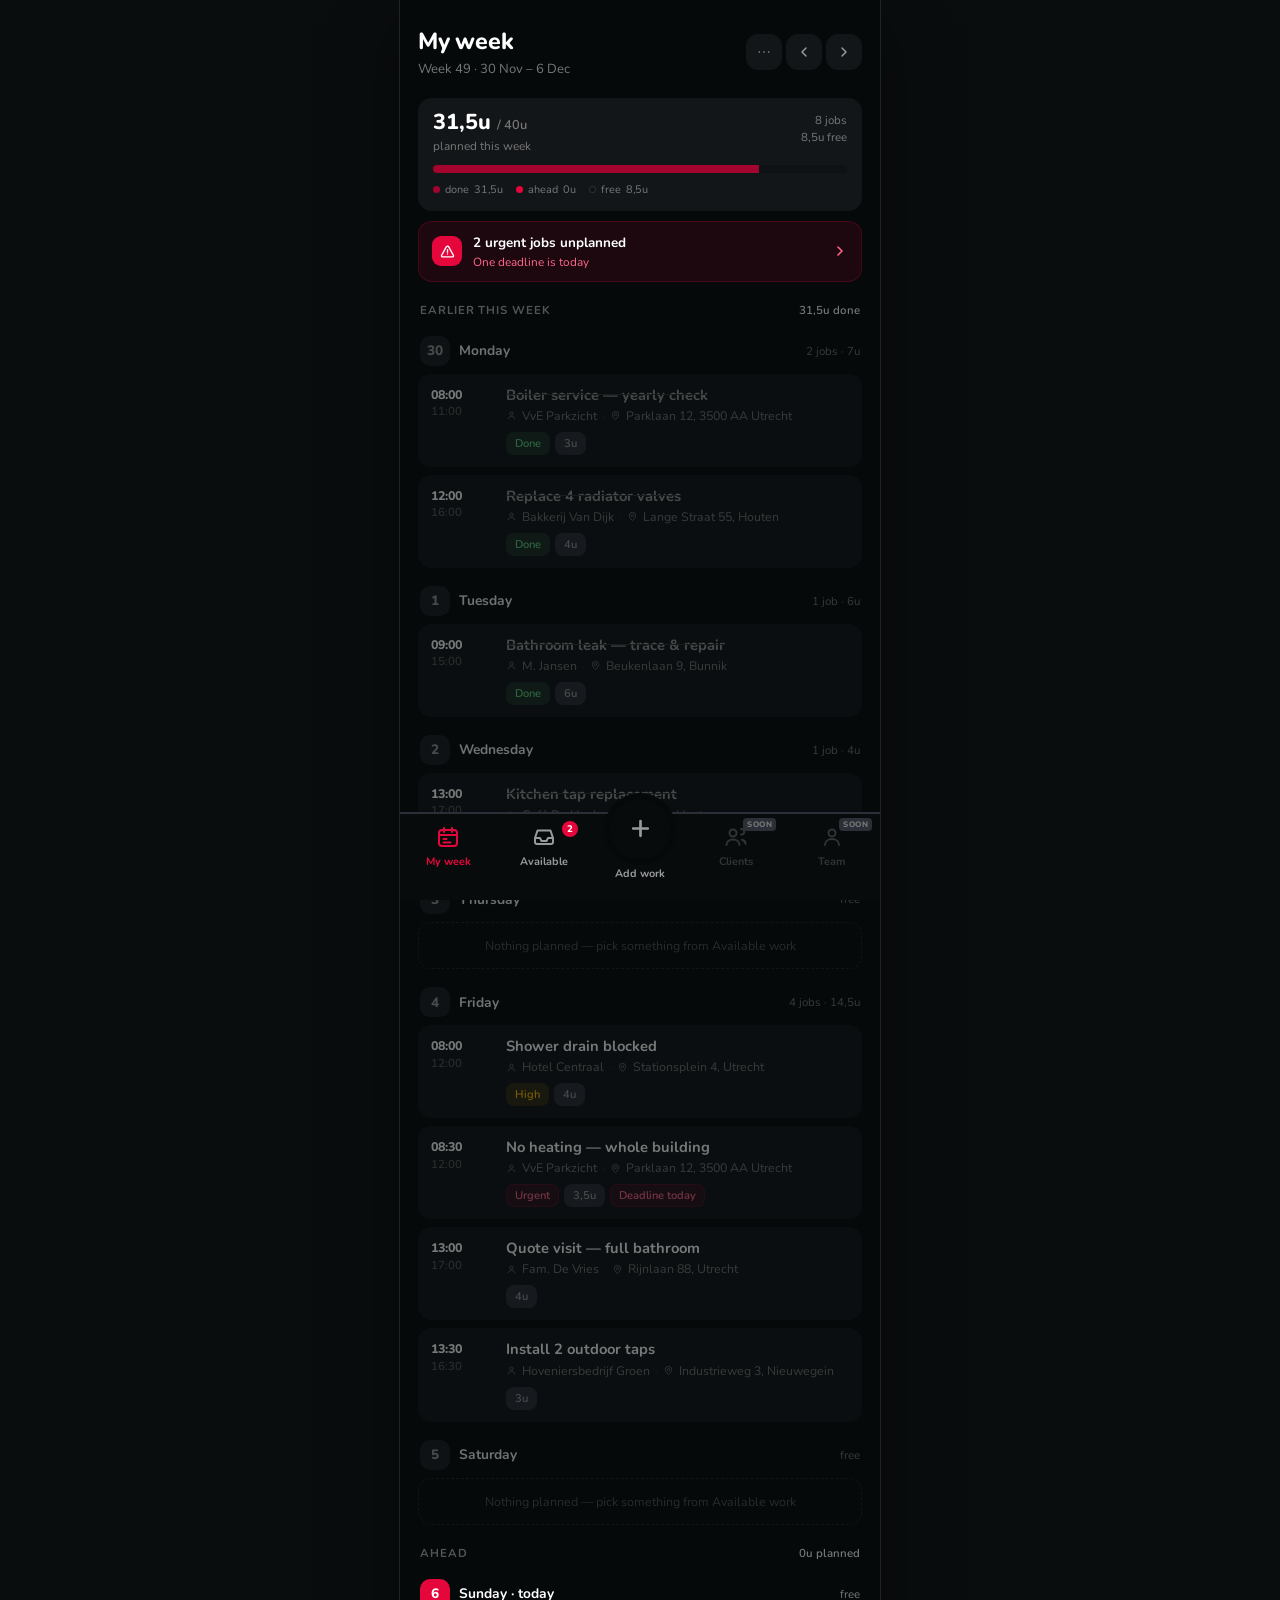
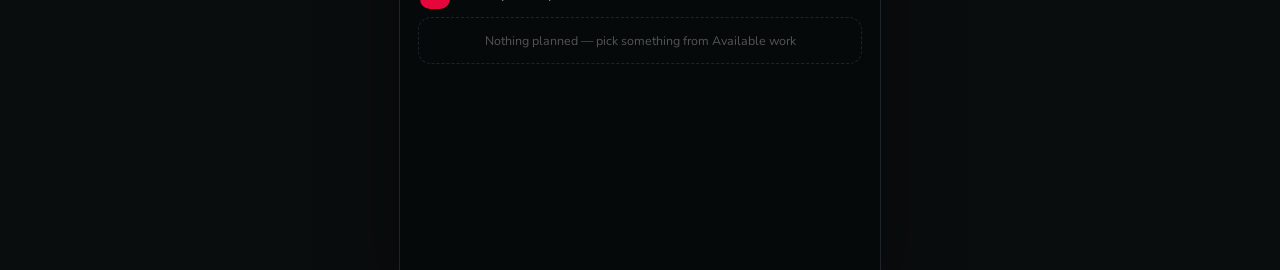
==== index.html @ edf1ca31 "first commit" ====
<!doctype html>
<html lang="en" data-theme="dark">
<head>
<meta charset="utf-8">
<meta name="viewport" content="width=device-width, initial-scale=1, viewport-fit=cover">
<meta name="theme-color" content="#050909">
<meta name="description" content="Incoming work in, a planned week out.">
<meta name="apple-mobile-web-app-capable" content="yes">
<meta name="apple-mobile-web-app-status-bar-style" content="black-translucent">
<title>Workium</title>
<link rel="manifest" href="manifest.webmanifest">
<link rel="icon" href="assets/icon.svg" type="image/svg+xml">
<link rel="apple-touch-icon" href="assets/icon.svg">
<link rel="preconnect" href="https://fonts.googleapis.com">
<link rel="preconnect" href="https://fonts.gstatic.com" crossorigin>
<link href="https://fonts.googleapis.com/css2?family=Nunito:wght@400;600;700;800&family=Montserrat:wght@700;800&display=swap" rel="stylesheet">
<link rel="stylesheet" href="style.css">
</head>
<body>

<div id="boot">
  <div class="bootMark"><i>W</i> Workium</div>
</div>

<div id="app" hidden>

  <main id="main">

    <!-- ============ PAGE 1 — MY WEEK ============ -->
    <section class="page" data-page="week">
      <header class="hdr">
        <div class="hdrTop">
          <div class="hdrText">
            <h1 class="hdrTitle">My week</h1>
            <p class="hdrSub" data-role="weekLabel">—</p>
          </div>
          <div class="stepper">
            <button class="iconBtn" data-act="demoMenu" aria-label="Demo options">
              <svg viewBox="0 0 24 24" fill="none" stroke="currentColor" stroke-width="2.4" stroke-linecap="round"><circle cx="5" cy="12" r="1.2" fill="currentColor" stroke="none"/><circle cx="12" cy="12" r="1.2" fill="currentColor" stroke="none"/><circle cx="19" cy="12" r="1.2" fill="currentColor" stroke="none"/></svg>
            </button>
            <button class="iconBtn" data-act="prevWeek" aria-label="Previous week">
              <svg viewBox="0 0 24 24" fill="none" stroke="currentColor" stroke-width="2.2" stroke-linecap="round" stroke-linejoin="round"><path d="M15 18l-6-6 6-6"/></svg>
            </button>
            <button class="iconBtn" data-act="nextWeek" aria-label="Next week">
              <svg viewBox="0 0 24 24" fill="none" stroke="currentColor" stroke-width="2.2" stroke-linecap="round" stroke-linejoin="round"><path d="M9 18l6-6-6-6"/></svg>
            </button>
          </div>
        </div>
        <button class="todayJump" data-act="thisWeek" hidden>
          <svg viewBox="0 0 24 24" fill="none" stroke="currentColor" stroke-width="2.2" stroke-linecap="round" stroke-linejoin="round"><path d="M3 12h13M11 7l5 5-5 5M20 5v14"/></svg>
          Back to this week
        </button>
      </header>

      <div class="body" data-role="weekBody"></div>
    </section>

    <!-- ============ PAGE 2 — AVAILABLE WORK ============ -->
    <section class="page" data-page="avail">
      <header class="hdr">
        <div class="hdrTop">
          <div class="hdrText">
            <h1 class="hdrTitle">Available work</h1>
            <p class="hdrSub" data-role="availSub">—</p>
          </div>
          <button class="iconBtn" data-act="toggleSearch" aria-label="Search">
            <svg viewBox="0 0 24 24" fill="none" stroke="currentColor" stroke-width="2.2" stroke-linecap="round"><circle cx="11" cy="11" r="7"/><path d="m20 20-3.5-3.5"/></svg>
          </button>
        </div>

        <div class="searchWrap" data-role="searchWrap" hidden>
          <svg class="searchIcon" viewBox="0 0 24 24" fill="none" stroke="currentColor" stroke-width="2.2" stroke-linecap="round"><circle cx="11" cy="11" r="7"/><path d="m20 20-3.5-3.5"/></svg>
          <input class="searchInp" data-role="search" type="search" placeholder="Title, client or location…" autocomplete="off">
          <button class="searchClear" data-act="clearSearch" aria-label="Clear search">&times;</button>
        </div>

        <div class="filterRow" data-role="filters">
          <button class="fchip on" data-filter="all">All<span class="cnt"></span></button>
          <button class="fchip" data-filter="urgent">Urgent<span class="cnt"></span></button>
          <button class="fchip" data-filter="week">Deadline this week<span class="cnt"></span></button>
          <button class="fchip" data-filter="incomplete">Incomplete<span class="cnt"></span></button>
        </div>
      </header>

      <div class="body" data-role="availBody">
        <div class="sortRow">
          <span>Sorted by <b data-role="sortLabel">oldest first</b>, urgent on top</span>
          <button class="iconBtn small" data-act="sort" aria-label="Change sorting">
            <svg viewBox="0 0 24 24" fill="none" stroke="currentColor" stroke-width="2.2" stroke-linecap="round"><path d="M4 7h16M7 12h10M10 17h4"/></svg>
          </button>
        </div>
        <div data-role="availList"></div>
      </div>
    </section>

    <!-- ============ PAGE 3 — ADD WORK ============ -->
    <section class="page" data-page="add">
      <header class="hdr">
        <div class="hdrTop">
          <div class="hdrText">
            <h1 class="hdrTitle">New job</h1>
            <p class="hdrSub">Takes 5 seconds · finish it later</p>
          </div>
          <button class="iconBtn" data-act="resetForm" aria-label="Empty the form">
            <svg viewBox="0 0 24 24" fill="none" stroke="currentColor" stroke-width="2.2" stroke-linecap="round" stroke-linejoin="round"><path d="M3 5.5h18M8 5.5V3.5h8v2M6 5.5l1 14a2 2 0 0 0 2 1.9h6a2 2 0 0 0 2-1.9l1-14"/></svg>
          </button>
        </div>
      </header>

      <div class="body">
        <div class="hint">
          <svg viewBox="0 0 24 24" fill="none" stroke="currentColor" stroke-width="2.2" stroke-linecap="round"><circle cx="12" cy="12" r="9"/><path d="M12 16.5v-5M12 8h.01"/></svg>
          <span>On the phone with someone? <b>Only the title is required.</b> Save it now — the job lands in Available work marked incomplete, and anyone can fill the rest in later.</span>
        </div>

        <div data-role="addForm"></div>

        <div class="actions">
          <button class="btn primary" data-act="save">
            <svg viewBox="0 0 24 24" fill="none" stroke="currentColor" stroke-width="2.6" stroke-linecap="round" stroke-linejoin="round"><path d="M20 6 9 17l-5-5"/></svg>
            Save to available work
          </button>
          <button class="btn outline" data-act="saveAndPlan">
            <svg viewBox="0 0 24 24" fill="none" stroke="currentColor" stroke-width="2.2" stroke-linecap="round"><rect x="3.5" y="5" width="17" height="16" rx="3"/><path d="M8 3v4M16 3v4M3.5 10h17"/></svg>
            Save &amp; plan it now
          </button>
        </div>
      </div>
    </section>

  </main>

  <!-- ============ BOTTOM NAV ============ -->
  <nav class="nav">
    <hr>
    <div class="navRow">
      <button class="navItem" data-goto="week">
        <svg viewBox="0 0 24 24" fill="none" stroke="currentColor" stroke-width="2" stroke-linecap="round" stroke-linejoin="round"><rect x="3" y="5" width="18" height="16" rx="3"/><path d="M8 3v4M16 3v4M3 10h18"/><path d="M7.5 14h3M7.5 17.5h7"/></svg>
        <p>My week</p>
      </button>
      <button class="navItem" data-goto="avail">
        <span class="navBadge" data-role="availBadge" hidden></span>
        <svg viewBox="0 0 24 24" fill="none" stroke="currentColor" stroke-width="2" stroke-linecap="round" stroke-linejoin="round"><path d="M3 13h5l1.5 3h5L16 13h5"/><path d="M5.5 5.5h13L21 13v4a2 2 0 0 1-2 2H5a2 2 0 0 1-2-2v-4z"/></svg>
        <p>Available</p>
      </button>
      <div class="navCenter">
        <button class="plusBtn" data-goto="add" aria-label="Add work">
          <svg viewBox="0 0 24 24" fill="none" stroke="currentColor" stroke-width="2.6" stroke-linecap="round"><path d="M12 5v14M5 12h14"/></svg>
        </button>
        <p class="plusLbl">Add work</p>
      </div>
      <button class="navItem soon" data-soon="Clients">
        <span class="soonTag">SOON</span>
        <svg viewBox="0 0 24 24" fill="none" stroke="currentColor" stroke-width="2" stroke-linecap="round" stroke-linejoin="round"><circle cx="9" cy="8" r="3.5"/><path d="M2.5 20c0-3.3 2.9-5.5 6.5-5.5s6.5 2.2 6.5 5.5"/><path d="M17 9.5a2.8 2.8 0 1 0 0-5.5"/><path d="M18 14.8c2 .6 3.5 2 3.5 4"/></svg>
        <p>Clients</p>
      </button>
      <button class="navItem soon" data-soon="Team">
        <span class="soonTag">SOON</span>
        <svg viewBox="0 0 24 24" fill="none" stroke="currentColor" stroke-width="2" stroke-linecap="round" stroke-linejoin="round"><circle cx="12" cy="8" r="3.5"/><path d="M5 20c0-3.5 3-6 7-6s7 2.5 7 6"/></svg>
        <p>Team</p>
      </button>
    </div>
  </nav>
</div>

<!-- ============ SHEET HOST ============ -->
<div id="sheetHost" class="sheetHost" hidden>
  <div class="sheetBackdrop" data-act="closeSheet"></div>
  <div class="sheet" role="dialog" aria-modal="true"></div>
</div>

<div id="toast" class="toast" role="status"></div>


<!-- ======================================================
     TEMPLATES — every repeated block lives here; JS clones
     one and only fills in text, attributes and visibility.
     ====================================================== -->

<template id="tpl-capacity">
  <div class="card capCard">
    <div class="capTop">
      <div>
        <div class="capBig"><span data-role="planned">0u</span> <small>/ <span data-role="target">40u</span></small></div>
        <div class="capUnder" data-role="capUnder">planned this week</div>
      </div>
      <div class="capMeta"><span data-role="jobCount">0 jobs</span><br><span data-role="freeLabel">0u free</span></div>
    </div>
    <div class="bar">
      <i class="soft" data-role="barDone"></i>
      <i class="filled" data-role="barAhead"></i>
      <i class="over" data-role="barOver"></i>
    </div>
    <div class="capLegend">
      <span><i class="dot dotDone"></i> done <span data-role="legendDone">0u</span></span>
      <span><i class="dot dotAhead"></i> ahead <span data-role="legendAhead">0u</span></span>
      <span data-role="legendFreeWrap"><i class="dot dotFree"></i> free <span data-role="legendFree">0u</span></span>
      <span data-role="legendOverWrap" hidden><i class="dot dotOver"></i> over <span data-role="legendOver">0u</span></span>
    </div>
  </div>
</template>

<template id="tpl-nudge">
  <button class="nudge" data-goto="avail">
    <span class="nIcon">
      <svg viewBox="0 0 24 24" fill="none" stroke="currentColor" stroke-width="2.2" stroke-linecap="round" stroke-linejoin="round"><path d="M12 9v4m0 3h.01"/><path d="M10.3 4.3 2.6 18A1.7 1.7 0 0 0 4.1 20.5h15.8A1.7 1.7 0 0 0 21.4 18L13.7 4.3a1.7 1.7 0 0 0-3 0z"/></svg>
    </span>
    <span class="nText">
      <b data-role="nudgeTitle">—</b>
      <small data-role="nudgeSub">—</small>
    </span>
    <span class="chev">
      <svg viewBox="0 0 24 24" fill="none" stroke="currentColor" stroke-width="2.4" stroke-linecap="round" stroke-linejoin="round"><path d="M9 18l6-6-6-6"/></svg>
    </span>
  </button>
</template>

<template id="tpl-sectionLabel">
  <div class="sectionLabel"><span data-role="label"></span><span class="plain" data-role="aside"></span></div>
</template>

<template id="tpl-day">
  <div class="day">
    <div class="dayHead">
      <div class="dayNum" data-role="num"></div>
      <div class="dayName" data-role="name"></div>
      <div class="dayLoad" data-role="load"></div>
    </div>
    <div data-role="jobs"></div>
  </div>
</template>

<template id="tpl-weekJob">
  <button class="job">
    <span class="time"><b data-role="start"></b><small data-role="end"></small></span>
    <span class="rail"></span>
    <span class="meat">
      <span class="jobTitle" data-role="title"></span>
      <span class="sub">
        <span class="subBit" data-role="clientWrap">
          <svg viewBox="0 0 24 24" fill="none" stroke="currentColor" stroke-width="2"><circle cx="12" cy="8" r="3.5"/><path d="M5 20c0-3.5 3-6 7-6s7 2.5 7 6"/></svg>
          <span data-role="client"></span>
        </span>
        <span class="sep" data-role="sep">·</span>
        <span class="subBit" data-role="locWrap">
          <svg viewBox="0 0 24 24" fill="none" stroke="currentColor" stroke-width="2"><path d="M12 21s7-6.3 7-11a7 7 0 1 0-14 0c0 4.7 7 11 7 11z"/><circle cx="12" cy="10" r="2.5"/></svg>
          <span data-role="location"></span>
        </span>
      </span>
      <span class="chips" data-role="chips"></span>
    </span>
  </button>
</template>

<template id="tpl-emptyDay">
  <button class="emptyDay" data-goto="avail">Nothing planned — pick something from Available work</button>
</template>

<template id="tpl-availCard">
  <div class="wcard">
    <span class="rail"></span>
    <div class="meat">
      <button class="titleRow" data-act="open">
        <span class="wTitle" data-role="title"></span>
        <span class="prio" data-role="prio"></span>
      </button>
      <p class="sub">
        <span class="subBit" data-role="clientWrap">
          <svg viewBox="0 0 24 24" fill="none" stroke="currentColor" stroke-width="2"><circle cx="12" cy="8" r="3.5"/><path d="M5 20c0-3.5 3-6 7-6s7 2.5 7 6"/></svg>
          <span data-role="client"></span>
        </span>
        <span class="sep" data-role="sep">·</span>
        <span class="subBit" data-role="locWrap">
          <svg viewBox="0 0 24 24" fill="none" stroke="currentColor" stroke-width="2"><path d="M12 21s7-6.3 7-11a7 7 0 1 0-14 0c0 4.7 7 11 7 11z"/><circle cx="12" cy="10" r="2.5"/></svg>
          <span data-role="location"></span>
        </span>
      </p>
      <div class="chips" data-role="chips"></div>
      <div class="incomplete" data-role="incomplete" hidden>
        <svg viewBox="0 0 24 24" fill="none" stroke="currentColor" stroke-width="2.2" stroke-linecap="round" stroke-linejoin="round"><path d="M12 9v4m0 3h.01"/><path d="M10.3 4.3 2.6 18A1.7 1.7 0 0 0 4.1 20.5h15.8A1.7 1.7 0 0 0 21.4 18L13.7 4.3a1.7 1.7 0 0 0-3 0z"/></svg>
        <span><b>Still missing:</b> <span data-role="missing"></span></span>
      </div>
      <div class="foot">
        <span class="age" data-role="age"></span>
        <button class="planBtn" data-act="plan" data-role="plan">Plan</button>
      </div>
    </div>
  </div>
</template>

<template id="tpl-chip">
  <span class="chip"><span data-role="text"></span></span>
</template>

<template id="tpl-emptyState">
  <div class="emptyState">
    <svg viewBox="0 0 24 24" fill="none" stroke="currentColor" stroke-width="1.6" stroke-linecap="round" stroke-linejoin="round"><path d="M3 13h5l1.5 3h5L16 13h5"/><path d="M5.5 5.5h13L21 13v4a2 2 0 0 1-2 2H5a2 2 0 0 1-2-2v-4z"/></svg>
    <p data-role="title">Nothing here</p>
    <small data-role="sub"></small>
  </div>
</template>

<!-- the job form, shared by the Add page and the edit sheet -->
<template id="tpl-jobForm">
  <div class="jobForm">
    <div class="field">
      <p class="lbl">What needs doing <span class="req">*</span></p>
      <input class="inp big" data-role="title" placeholder="e.g. Boiler making noise, no hot water" autocomplete="off">
      <p class="errNote" data-role="titleErr" hidden>Give it a title — that is the one thing we need.</p>
    </div>

    <div class="field">
      <p class="lbl">Client <span class="opt">optional</span></p>
      <button class="clientPick" data-act="pickClient" data-role="clientPicked" hidden>
        <span class="avatar" data-role="clientInitials"></span>
        <span class="clientText">
          <b data-role="clientName"></b>
          <small data-role="clientMeta"></small>
        </span>
        <span class="x" data-act="clearClient" role="button" aria-label="Unlink client">&times;</span>
      </button>
      <button class="clientEmpty" data-act="pickClient" data-role="clientEmpty">
        <svg viewBox="0 0 24 24" fill="none" stroke="currentColor" stroke-width="2.2" stroke-linecap="round"><circle cx="12" cy="8" r="3.5"/><path d="M5 20c0-3.5 3-6 7-6s7 2.5 7 6"/></svg>
        Link a client
      </button>
    </div>

    <div class="field">
      <p class="lbl">Location <span class="opt">optional</span></p>
      <input class="inp" data-role="location" placeholder="Street, number, city" autocomplete="off">
      <p class="inpNote" data-role="locNote" hidden>
        <svg viewBox="0 0 24 24" fill="none" stroke="currentColor" stroke-width="2.6" stroke-linecap="round" stroke-linejoin="round"><path d="M20 6 9 17l-5-5"/></svg>
        Filled in from the client — change it for a one-off address
      </p>
    </div>

    <div class="field">
      <p class="lbl">Estimated time <span class="opt">optional</span></p>
      <div class="quick" data-role="estChips">
        <button class="qchip" data-min="30">30m</button>
        <button class="qchip" data-min="60">1u</button>
        <button class="qchip" data-min="120">2u</button>
        <button class="qchip" data-min="240">4u</button>
        <button class="qchip" data-min="480">1 day</button>
        <button class="qchip" data-min="custom">Other…</button>
      </div>
      <!-- text + inputmode, not type=number: a number input throws away a
           comma, and these users write 3,5 rather than 3.5 -->
      <div class="customRow" data-role="estCustom" hidden>
        <input class="inp" data-role="estHours" type="text" inputmode="decimal" autocomplete="off" placeholder="Hours, e.g. 3,5">
        <span class="unit">hours</span>
      </div>
    </div>

    <div class="field">
      <p class="lbl">Deadline <span class="opt">optional</span></p>
      <div class="quick" data-role="dlChips">
        <button class="qchip" data-dl="today">Today</button>
        <button class="qchip" data-dl="tomorrow">Tomorrow</button>
        <button class="qchip" data-dl="week">This week</button>
        <button class="qchip" data-dl="pick">Pick a date</button>
        <button class="qchip on" data-dl="none">None</button>
      </div>
      <div class="customRow" data-role="dlCustom" hidden>
        <input class="inp" data-role="dlDate" type="date">
      </div>
    </div>

    <div class="field">
      <p class="lbl">Priority</p>
      <div class="seg" data-role="prioSeg">
        <button data-p="low">Low</button>
        <button data-p="normal" class="on">Normal</button>
        <button data-p="high">High</button>
        <button data-p="urgent">Urgent</button>
      </div>
    </div>

    <div class="field">
      <p class="lbl">Notes <span class="opt">optional</span></p>
      <textarea class="inp" data-role="notes" rows="3" placeholder="Anything the caller said — gate code, who to ask for, parts needed…"></textarea>
    </div>
  </div>
</template>

<!-- sheets -->
<template id="tpl-sheetShell">
  <div class="sheetInner">
    <div class="grabber"></div>
    <div class="sheetHead">
      <h2 data-role="title"></h2>
      <button class="iconBtn" data-act="closeSheet" aria-label="Close">
        <svg viewBox="0 0 24 24" fill="none" stroke="currentColor" stroke-width="2.4" stroke-linecap="round"><path d="M6 6l12 12M18 6L6 18"/></svg>
      </button>
    </div>
    <p class="sheetSub" data-role="sub" hidden></p>
    <div class="sheetBody" data-role="body"></div>
  </div>
</template>

<template id="tpl-planSheet">
  <div class="planSheet">
    <p class="planJob" data-role="jobTitle"></p>

    <div class="field">
      <div class="weekNav">
        <button class="iconBtn small" data-act="planPrevWeek" aria-label="Previous week">
          <svg viewBox="0 0 24 24" fill="none" stroke="currentColor" stroke-width="2.2" stroke-linecap="round" stroke-linejoin="round"><path d="M15 18l-6-6 6-6"/></svg>
        </button>
        <span class="weekNavLabel" data-role="planWeekLabel"></span>
        <button class="iconBtn small" data-act="planNextWeek" aria-label="Next week">
          <svg viewBox="0 0 24 24" fill="none" stroke="currentColor" stroke-width="2.2" stroke-linecap="round" stroke-linejoin="round"><path d="M9 18l6-6-6-6"/></svg>
        </button>
      </div>
      <div class="dayChips" data-role="dayChips"></div>
    </div>

    <div class="twoCol">
      <div class="field">
        <p class="lbl">Start</p>
        <input class="inp" data-role="start" type="time" step="900" value="08:00">
      </div>
      <div class="field">
        <p class="lbl">Takes</p>
        <div class="customRow">
          <input class="inp" data-role="hours" type="text" inputmode="decimal" autocomplete="off" value="2">
          <span class="unit">h</span>
        </div>
      </div>
    </div>

    <div class="field">
      <p class="lbl">That day so far</p>
      <div class="dayPreview" data-role="preview"></div>
    </div>

    <p class="clashNote" data-role="clash" hidden>
      <svg viewBox="0 0 24 24" fill="none" stroke="currentColor" stroke-width="2.2" stroke-linecap="round" stroke-linejoin="round"><path d="M12 9v4m0 3h.01"/><path d="M10.3 4.3 2.6 18A1.7 1.7 0 0 0 4.1 20.5h15.8A1.7 1.7 0 0 0 21.4 18L13.7 4.3a1.7 1.7 0 0 0-3 0z"/></svg>
      <span data-role="clashText"></span>
    </p>

    <div class="actions">
      <button class="btn primary" data-act="confirmPlan">
        <svg viewBox="0 0 24 24" fill="none" stroke="currentColor" stroke-width="2.6" stroke-linecap="round" stroke-linejoin="round"><path d="M20 6 9 17l-5-5"/></svg>
        <span data-role="planBtnLabel">Plan it</span>
      </button>
    </div>
  </div>
</template>

<template id="tpl-previewRow">
  <div class="previewRow">
    <span class="previewTime" data-role="time"></span>
    <span class="previewTitle" data-role="title"></span>
  </div>
</template>

<template id="tpl-dayChip">
  <button class="dayChip">
    <b data-role="name"></b>
    <small data-role="date"></small>
    <i data-role="load"></i>
  </button>
</template>

<template id="tpl-jobSheet">
  <div class="jobSheet">
    <div class="jobSheetMeta" data-role="meta"></div>
    <div data-role="form"></div>
    <div class="actions">
      <button class="btn primary" data-act="saveJob">
        <svg viewBox="0 0 24 24" fill="none" stroke="currentColor" stroke-width="2.6" stroke-linecap="round" stroke-linejoin="round"><path d="M20 6 9 17l-5-5"/></svg>
        Save changes
      </button>
      <button class="btn outline" data-act="replan" data-role="replanBtn">
        <svg viewBox="0 0 24 24" fill="none" stroke="currentColor" stroke-width="2.2" stroke-linecap="round"><rect x="3.5" y="5" width="17" height="16" rx="3"/><path d="M8 3v4M16 3v4M3.5 10h17"/></svg>
        <span data-role="replanLabel">Plan it</span>
      </button>
      <div class="rowBtns">
        <button class="btn quiet" data-act="toggleDone" data-role="doneBtn">
          <svg viewBox="0 0 24 24" fill="none" stroke="currentColor" stroke-width="2.4" stroke-linecap="round" stroke-linejoin="round"><path d="M20 6 9 17l-5-5"/></svg>
          <span data-role="doneLabel">Mark done</span>
        </button>
        <button class="btn quiet" data-act="unplan" data-role="unplanBtn" hidden>
          <svg viewBox="0 0 24 24" fill="none" stroke="currentColor" stroke-width="2.2" stroke-linecap="round" stroke-linejoin="round"><path d="M4 4l16 16"/><rect x="3.5" y="5" width="17" height="16" rx="3"/></svg>
          Unplan
        </button>
      </div>
      <button class="btn danger" data-act="deleteJob">
        <svg viewBox="0 0 24 24" fill="none" stroke="currentColor" stroke-width="2.2" stroke-linecap="round" stroke-linejoin="round"><path d="M3 5.5h18M8 5.5V3.5h8v2M6 5.5l1 14a2 2 0 0 0 2 1.9h6a2 2 0 0 0 2-1.9l1-14"/></svg>
        Delete job
      </button>
    </div>
  </div>
</template>

<template id="tpl-clientSheet">
  <div class="clientSheet">
    <div class="searchWrap bare">
      <svg class="searchIcon" viewBox="0 0 24 24" fill="none" stroke="currentColor" stroke-width="2.2" stroke-linecap="round"><circle cx="11" cy="11" r="7"/><path d="m20 20-3.5-3.5"/></svg>
      <input class="searchInp" data-role="search" type="search" placeholder="Search or type a new name…" autocomplete="off">
    </div>
    <button class="newClientRow" data-act="newClient" hidden>
      <span class="avatar plus">+</span>
      <span class="clientText"><b>Add “<span data-role="newName"></span>”</b><small>as a new client</small></span>
    </button>
    <div class="clientList" data-role="list"></div>
  </div>
</template>

<template id="tpl-clientRow">
  <button class="clientRow">
    <span class="avatar" data-role="initials"></span>
    <span class="clientText">
      <b data-role="name"></b>
      <small data-role="meta"></small>
    </span>
  </button>
</template>

<template id="tpl-menuSheet">
  <div class="menuSheet" data-role="list"></div>
</template>

<template id="tpl-menuRow">
  <button class="menuRow">
    <span class="menuText"><b data-role="label"></b><small data-role="sub"></small></span>
    <svg viewBox="0 0 24 24" fill="none" stroke="currentColor" stroke-width="2.2" stroke-linecap="round" stroke-linejoin="round"><path d="M9 18l6-6-6-6"/></svg>
  </button>
</template>

<template id="tpl-confirmSheet">
  <div class="confirmSheet">
    <p data-role="text"></p>
    <div class="actions">
      <button class="btn danger" data-act="confirmYes" data-role="yes">Yes, do it</button>
      <button class="btn quiet" data-act="closeSheet">Cancel</button>
    </div>
  </div>
</template>

<script src="src/util.js"></script>
<script src="src/store.js"></script>
<script src="src/sheets.js"></script>
<script src="src/jobform.js"></script>
<script src="src/pages/week.js"></script>
<script src="src/pages/available.js"></script>
<script src="src/pages/add.js"></script>
<script src="src/app.js"></script>
</body>
</html>
---- style.css ----
/* ============================================================
   Workium — colour system. Every colour in the app comes from
   these variables, exactly like Planium's style.css. The brand
   hue is the one real difference: Planium's blue #0659E5 is
   hue 217 / sat 95% / light 46%, and this is the same pair of
   numbers at hue 345 — a crimson that reads as red without
   being fire-engine red.

   A light theme can be added later by overriding this block
   under html[data-theme="light"]; never put a hex literal in
   the markup or in JS (JS uses var(--...) strings).
   ============================================================ */
:root {
    color-scheme: dark;

    /* backgrounds, darkest to lightest */
    --bg-app: #050909;
    --bg-deep: #070B0B;
    --bg-inset: #0E1214;
    --bg-card: #131619;
    --bg-raised: #1a1f25;
    --bg-slate: #263238;
    --bg-chip: #2B3038;
    --bg-selected: #241317;
    --bg-glass: rgba(13, 16, 19, .94);
    --divider: #1a1414;
    --edge: #1e242a;

    /* text, brightest to dimmest */
    --text-bright: #ffffff;
    --text-primary: #f0f0f0;
    --text-secondary: #999999;
    --text-muted: #888888;
    --text-dim: #777777;
    --text-faint: #555555;
    --text-ghost: #333333;

    /* accent (brand red) */
    --accent: #E5063C;
    --accent-deep: #A3042D;
    --accent-soft: #FF668C;
    --accent-tint: rgba(229, 6, 60, .10);
    --accent-line: rgba(229, 6, 60, .22);
    --accent-glow: rgba(229, 6, 60, .45);

    /* status — warning carries "high priority" so it never competes
       with the brand red, which only ever means urgent / now */
    --warning: #FFBB00;
    --warning-tint: rgba(255, 187, 0, .13);
    --warning-line: rgba(255, 187, 0, .30);
    --orange: #FF9500;
    --success: #5ECB7F;
    --success-tint: rgba(94, 203, 127, .14);

    /* dimmed page behind a sheet */
    --scrim: rgba(5, 9, 9, .66);
    --shadow-sheet: 0 -18px 50px rgba(0, 0, 0, .6);
    --shadow-toast: 0 8px 24px rgba(0, 0, 0, .45);

    /* the canvas the app column sits on, on a wide screen */
    --board-bg: #0a0d0e;

    /* safe-area insets (real values inside a standalone/native shell) */
    --safe-top: env(safe-area-inset-top, 0px);
    --safe-bottom: env(safe-area-inset-bottom, 0px);
    --nav-h: 88px;
}

* { box-sizing: border-box; }

html, body { margin: 0; height: 100%; }

body {
    background-color: var(--board-bg);
    color: var(--text-primary);
    font-family: 'Nunito', sans-serif;
    font-size: 16px;
    -webkit-font-smoothing: antialiased;
    overscroll-behavior-y: none;
}

button, input, textarea, select {
    font-family: inherit;
    font-size: inherit;
    color: inherit;
}

button {
    border: none;
    background: none;
    padding: 0;
    cursor: pointer;
    text-align: left;
    -webkit-tap-highlight-color: transparent;
}

[hidden] { display: none !important; }

/* ============================================================
   App shell — full bleed on a phone, a centred column with the
   board behind it on anything wider.
   ============================================================ */
#app {
    position: relative;
    display: flex;
    flex-direction: column;
    width: 100%;
    max-width: 480px;
    min-height: 100vh;
    min-height: 100dvh;
    margin: 0 auto;
    background-color: var(--bg-app);
}

@media (min-width: 540px) {
    #app {
        box-shadow: 0 0 0 1px var(--edge), 0 24px 60px rgba(0, 0, 0, .5);
    }
}

#main {
    flex: 1 1 auto;
    min-height: 0;
    display: flex;
}

.page { display: none; flex: 1; min-width: 0; flex-direction: column; }
.page.on { display: flex; }

/* ---------- page header ---------- */
.hdr {
    flex: 0 0 auto;
    padding: calc(26px + var(--safe-top)) 18px 10px;
    background-color: var(--bg-app);
}
.hdrTop { display: flex; align-items: center; justify-content: space-between; gap: 10px; }
.hdrText { min-width: 0; }
.hdrTitle {
    margin: 0;
    font-size: 1.45rem;
    font-weight: 800;
    letter-spacing: -.01em;
    color: var(--text-bright);
}
.hdrSub { margin: 3px 0 0; font-size: .82rem; color: var(--text-dim); }

.stepper { display: flex; align-items: center; gap: 4px; flex: 0 0 auto; }

.iconBtn {
    width: 36px;
    height: 36px;
    border-radius: 12px;
    background-color: var(--bg-card);
    color: var(--text-secondary);
    display: grid;
    place-items: center;
    flex: 0 0 auto;
    transition: background-color .15s ease, color .15s ease;
}
.iconBtn svg { width: 16px; height: 16px; }
.iconBtn:hover { background-color: var(--bg-raised); color: var(--text-bright); }
.iconBtn:active { transform: scale(.94); }
.iconBtn.small { width: 28px; height: 28px; border-radius: 9px; }
.iconBtn.small svg { width: 14px; height: 14px; }

.todayJump {
    display: flex;
    align-items: center;
    gap: 7px;
    margin-top: 11px;
    padding: 8px 13px;
    border-radius: 10px;
    background-color: var(--accent-tint);
    box-shadow: inset 0 0 0 1px var(--accent-line);
    color: var(--accent-soft);
    font-size: .78rem;
    font-weight: 700;
}
.todayJump svg { width: 14px; height: 14px; flex: 0 0 auto; }

/* ---------- scrolling body ---------- */
.body {
    flex: 1 1 auto;
    min-height: 0;
    overflow-y: auto;
    -webkit-overflow-scrolling: touch;
    padding: 4px 18px calc(var(--nav-h) + 30px + var(--safe-bottom));
    scrollbar-width: none;
}
.body::-webkit-scrollbar { display: none; }

/* ============================================================
   Shared pieces
   ============================================================ */
.card { background-color: var(--bg-card); border-radius: 14px; }

.chip {
    display: inline-flex;
    align-items: center;
    gap: 5px;
    padding: 4px 9px;
    border-radius: 8px;
    background-color: var(--bg-chip);
    color: var(--text-secondary);
    font-size: .7rem;
    font-weight: 600;
    white-space: nowrap;
}
.chip svg { width: 11px; height: 11px; flex: 0 0 auto; }
.chip.accent {
    background-color: var(--accent-tint);
    color: var(--accent-soft);
    box-shadow: inset 0 0 0 1px var(--accent-line);
}
.chip.warn { background-color: var(--warning-tint); color: var(--warning); }
.chip.ok { background-color: var(--success-tint); color: var(--success); }
.chip.ghost { background-color: transparent; color: var(--text-faint); box-shadow: inset 0 0 0 1px var(--edge); }

.sectionLabel {
    display: flex;
    align-items: center;
    justify-content: space-between;
    gap: 10px;
    margin: 20px 2px 9px;
    font-size: .72rem;
    font-weight: 700;
    letter-spacing: .08em;
    text-transform: uppercase;
    color: var(--text-faint);
}
.sectionLabel .plain {
    letter-spacing: 0;
    text-transform: none;
    font-weight: 600;
    color: var(--text-dim);
    flex: 0 0 auto;
}

.emptyState {
    display: flex;
    flex-direction: column;
    align-items: center;
    gap: 9px;
    padding: 46px 24px;
    text-align: center;
    color: var(--text-dim);
}
.emptyState svg { width: 42px; height: 42px; color: var(--text-ghost); }
.emptyState p { margin: 0; font-size: .95rem; font-weight: 700; color: var(--text-secondary); }
.emptyState small { font-size: .82rem; color: var(--text-faint); max-width: 30ch; line-height: 1.5; }

/* ============================================================
   Page 1 — my week
   ============================================================ */
.capCard { padding: 14px 15px; margin-top: 6px; }
.capTop { display: flex; align-items: flex-start; justify-content: space-between; gap: 10px; margin-bottom: 11px; }
.capBig { font-size: 1.35rem; font-weight: 800; color: var(--text-bright); line-height: 1; }
.capBig small { font-size: .8rem; font-weight: 600; color: var(--text-dim); }
.capUnder { font-size: .74rem; color: var(--text-dim); margin-top: 4px; }
.capMeta { font-size: .72rem; color: var(--text-dim); text-align: right; line-height: 1.5; flex: 0 0 auto; }

.bar {
    display: flex;
    height: 8px;
    border-radius: 5px;
    background-color: var(--bg-inset);
    overflow: hidden;
}
.bar i { display: block; height: 100%; transition: width .3s ease; }
.bar i.soft { background-color: var(--accent-deep); }
.bar i.filled { background-color: var(--accent); }
.bar i.over { background-color: var(--warning); }

.capLegend { display: flex; flex-wrap: wrap; gap: 13px; margin-top: 9px; font-size: .68rem; color: var(--text-dim); }
.capLegend span { display: flex; align-items: center; gap: 5px; }
.dot { width: 7px; height: 7px; border-radius: 50%; flex: 0 0 auto; }
.dotDone { background-color: var(--accent-deep); }
.dotAhead { background-color: var(--accent); }
.dotFree { background-color: var(--bg-inset); box-shadow: inset 0 0 0 1px var(--bg-chip); }
.dotOver { background-color: var(--warning); }

.nudge {
    display: flex;
    align-items: center;
    gap: 11px;
    width: 100%;
    padding: 12px 14px;
    margin-top: 10px;
    border-radius: 14px;
    background-color: var(--accent-tint);
    box-shadow: inset 0 0 0 1px var(--accent-line);
}
.nudge:active { transform: scale(.99); }
.nudge .nIcon {
    width: 30px;
    height: 30px;
    border-radius: 9px;
    background-color: var(--accent);
    color: var(--text-bright);
    display: grid;
    place-items: center;
    flex: 0 0 auto;
}
.nudge .nIcon svg { width: 15px; height: 15px; }
.nudge .nText { min-width: 0; }
.nudge .nText b { display: block; font-size: .84rem; font-weight: 700; color: var(--text-bright); }
.nudge .nText small { display: block; font-size: .74rem; color: var(--accent-soft); margin-top: 2px; }
.nudge .chev { margin-left: auto; color: var(--accent-soft); display: flex; flex: 0 0 auto; }
.nudge .chev svg { width: 16px; height: 16px; }

.day { margin-top: 18px; }
.dayHead { display: flex; align-items: center; gap: 9px; margin: 0 2px 8px; }
.dayNum {
    width: 30px;
    height: 30px;
    border-radius: 10px;
    background-color: var(--bg-raised);
    color: var(--text-secondary);
    display: grid;
    place-items: center;
    font-size: .85rem;
    font-weight: 800;
    flex: 0 0 auto;
}
.dayName { font-size: .86rem; font-weight: 700; color: var(--text-primary); }
.dayLoad { margin-left: auto; font-size: .72rem; color: var(--text-dim); flex: 0 0 auto; }
.day.today .dayNum { background-color: var(--accent); color: var(--text-bright); }
.day.today .dayName { color: var(--text-bright); }
.day.past { opacity: .45; }

.job {
    display: flex;
    gap: 11px;
    width: 100%;
    padding: 12px 13px;
    margin-bottom: 8px;
    border-radius: 13px;
    background-color: var(--bg-card);
}
.job:active { transform: scale(.99); }
.job .time { flex: 0 0 50px; font-size: .78rem; line-height: 1.4; }
.job .time b { display: block; font-weight: 800; color: var(--text-bright); }
.job .time small { display: block; font-weight: 600; color: var(--text-faint); font-size: .72rem; }
.job .rail { flex: 0 0 3px; border-radius: 3px; background-color: var(--bg-chip); }
.job.p-urgent .rail { background-color: var(--accent); }
.job.p-high .rail { background-color: var(--warning); }
.job.isDone .rail { background-color: var(--success); }
.job .meat { flex: 1; min-width: 0; }
.job .jobTitle {
    display: block;
    margin-bottom: 3px;
    font-size: .92rem;
    font-weight: 700;
    line-height: 1.3;
    color: var(--text-bright);
}
.job.isDone .jobTitle { color: var(--text-secondary); text-decoration: line-through; text-decoration-color: var(--text-ghost); }
.job .sub, .wcard .sub {
    display: flex;
    align-items: center;
    gap: 5px;
    flex-wrap: wrap;
    margin: 0;
    font-size: .77rem;
    color: var(--text-dim);
}
.subBit { display: inline-flex; align-items: center; gap: 5px; min-width: 0; }
.subBit svg { width: 11px; height: 11px; opacity: .85; flex: 0 0 auto; }
.sep { color: var(--text-ghost); }
.job .chips, .wcard .chips { display: flex; flex-wrap: wrap; gap: 5px; margin-top: 8px; }

.emptyDay {
    display: block;
    width: 100%;
    padding: 14px;
    border-radius: 13px;
    border: 1px dashed var(--edge);
    text-align: center;
    font-size: .78rem;
    color: var(--text-faint);
}
.emptyDay:hover { border-color: var(--accent-line); color: var(--accent-soft); }

/* ============================================================
   Page 2 — available work
   ============================================================ */
.searchWrap {
    position: relative;
    display: flex;
    align-items: center;
    margin-top: 11px;
}
.searchWrap.bare { margin-top: 0; }
.searchIcon {
    position: absolute;
    left: 12px;
    width: 15px;
    height: 15px;
    color: var(--text-faint);
    pointer-events: none;
}
.searchInp {
    width: 100%;
    padding: 11px 36px 11px 35px;
    border: 1px solid var(--edge);
    border-radius: 12px;
    background-color: var(--bg-card);
    font-size: .88rem;
    outline: none;
    -webkit-appearance: none;
}
.searchInp::placeholder { color: var(--text-faint); }
.searchInp:focus { border-color: var(--accent); background-color: var(--bg-raised); }
.searchInp::-webkit-search-cancel-button { display: none; }
.searchClear {
    position: absolute;
    right: 6px;
    width: 26px;
    height: 26px;
    border-radius: 8px;
    color: var(--text-faint);
    font-size: 1.2rem;
    line-height: 1;
    text-align: center;
}

.filterRow {
    display: flex;
    gap: 7px;
    margin: 11px -18px 0;
    padding: 0 18px 4px;
    overflow-x: auto;
    scrollbar-width: none;
}
.filterRow::-webkit-scrollbar { display: none; }
.fchip {
    flex: 0 0 auto;
    padding: 7px 13px;
    border-radius: 999px;
    border: 1px solid transparent;
    background-color: var(--bg-card);
    color: var(--text-secondary);
    font-size: .76rem;
    font-weight: 700;
    white-space: nowrap;
}
.fchip.on { background-color: var(--accent); color: var(--text-bright); }
.fchip .cnt { opacity: .6; font-weight: 600; margin-left: 4px; }

.sortRow { display: flex; align-items: center; justify-content: space-between; gap: 10px; margin: 12px 2px 10px; }
.sortRow span { font-size: .76rem; color: var(--text-dim); }
.sortRow b { color: var(--text-secondary); }

.wcard {
    display: flex;
    gap: 12px;
    padding: 13px;
    margin-bottom: 9px;
    border-radius: 14px;
    background-color: var(--bg-card);
}
.wcard .rail { flex: 0 0 3px; border-radius: 3px; background-color: var(--bg-chip); }
.wcard.p-urgent { background-color: var(--bg-selected); }
.wcard.p-urgent .rail { background-color: var(--accent); }
.wcard.p-high .rail { background-color: var(--warning); }
.wcard .meat { flex: 1; min-width: 0; }
.wcard .titleRow { display: flex; align-items: flex-start; gap: 8px; width: 100%; }
.wcard .wTitle {
    flex: 1;
    font-size: .95rem;
    font-weight: 700;
    line-height: 1.3;
    color: var(--text-bright);
}
.wcard .sub { margin-top: 5px; }
.prio {
    flex: 0 0 auto;
    margin-top: 1px;
    padding: 3px 7px;
    border-radius: 7px;
    background-color: var(--bg-chip);
    color: var(--text-muted);
    font-size: .62rem;
    font-weight: 800;
    letter-spacing: .06em;
    text-transform: uppercase;
}
.prio.urgent { background-color: var(--accent); color: var(--text-bright); }
.prio.high { background-color: var(--warning-tint); color: var(--warning); }

.wcard .foot { display: flex; align-items: center; justify-content: space-between; gap: 10px; margin-top: 11px; }
.wcard .age { font-size: .7rem; color: var(--text-faint); }
.planBtn {
    flex: 0 0 auto;
    padding: 7px 15px;
    border-radius: 10px;
    background-color: var(--accent);
    color: var(--text-bright);
    font-size: .78rem;
    font-weight: 800;
}
.planBtn:active { transform: scale(.96); }
.planBtn.quiet { background-color: var(--bg-raised); color: var(--text-secondary); }

.incomplete {
    display: flex;
    align-items: center;
    gap: 8px;
    margin-top: 9px;
    padding: 8px 10px;
    border-radius: 10px;
    background-color: var(--bg-inset);
    font-size: .73rem;
    line-height: 1.4;
    color: var(--text-dim);
}
.incomplete svg { width: 13px; height: 13px; color: var(--warning); flex: 0 0 auto; }
.incomplete b { color: var(--text-secondary); font-weight: 700; }

/* ============================================================
   Page 3 — the job form (shared with the edit sheet)
   ============================================================ */
.hint {
    display: flex;
    gap: 10px;
    margin: 6px 0 18px;
    padding: 11px 13px;
    border-radius: 13px;
    background-color: var(--bg-inset);
    font-size: .78rem;
    line-height: 1.5;
    color: var(--text-dim);
}
.hint svg { width: 14px; height: 14px; color: var(--accent-soft); flex: 0 0 auto; margin-top: 3px; }
.hint b { color: var(--text-secondary); }

.field { margin-bottom: 17px; }
.lbl {
    display: flex;
    align-items: center;
    gap: 6px;
    margin: 0 0 7px;
    font-size: .76rem;
    font-weight: 700;
    color: var(--text-secondary);
}
.lbl .req { color: var(--accent); font-size: .95rem; line-height: 1; }
.lbl .opt { margin-left: auto; font-weight: 600; font-size: .7rem; color: var(--text-faint); }

.inp {
    width: 100%;
    padding: 13px 14px;
    border: 1px solid var(--edge);
    border-radius: 12px;
    background-color: var(--bg-card);
    color: var(--text-primary);
    font-size: .9rem;
    outline: none;
    -webkit-appearance: none;
}
.inp::placeholder { color: var(--text-faint); }
.inp:focus { border-color: var(--accent); background-color: var(--bg-raised); }
.inp.big { padding: 15px 14px; font-size: 1.02rem; font-weight: 700; }
.inp.bad { border-color: var(--accent); }
textarea.inp { resize: none; line-height: 1.5; }

.errNote { margin: 7px 0 0; font-size: .74rem; font-weight: 700; color: var(--accent-soft); }
.inpNote {
    display: flex;
    align-items: center;
    gap: 6px;
    margin: 7px 0 0;
    font-size: .71rem;
    color: var(--accent-soft);
}
.inpNote svg { width: 11px; height: 11px; flex: 0 0 auto; }

.clientPick, .clientEmpty, .clientRow, .newClientRow {
    display: flex;
    align-items: center;
    gap: 11px;
    width: 100%;
    padding: 11px 13px;
    border-radius: 12px;
    background-color: var(--bg-card);
    border: 1px solid var(--edge);
}
.clientPick { border-color: var(--accent-line); }
.clientEmpty { color: var(--text-dim); font-size: .88rem; font-weight: 700; border-style: dashed; }
.clientEmpty svg { width: 16px; height: 16px; flex: 0 0 auto; }
.clientEmpty:hover { color: var(--accent-soft); border-color: var(--accent-line); }

.avatar {
    width: 33px;
    height: 33px;
    border-radius: 10px;
    background-color: var(--bg-slate);
    color: var(--text-bright);
    display: grid;
    place-items: center;
    font-size: .76rem;
    font-weight: 800;
    flex: 0 0 auto;
}
.avatar.plus { background-color: var(--accent); font-size: 1.1rem; font-weight: 700; }
.clientText { min-width: 0; flex: 1; }
.clientText b { display: block; font-size: .88rem; font-weight: 700; color: var(--text-bright); }
.clientText small {
    display: block;
    margin-top: 1px;
    font-size: .73rem;
    font-weight: 400;
    color: var(--text-dim);
    white-space: nowrap;
    overflow: hidden;
    text-overflow: ellipsis;
}
.clientPick .x { margin-left: auto; padding: 0 4px; color: var(--text-faint); font-size: 1.15rem; line-height: 1; flex: 0 0 auto; }

.quick { display: flex; flex-wrap: wrap; gap: 6px; }
.qchip {
    padding: 7px 13px;
    border: 1px solid var(--edge);
    border-radius: 999px;
    background-color: var(--bg-card);
    color: var(--text-secondary);
    font-size: .76rem;
    font-weight: 700;
}
.qchip.on { background-color: var(--accent); border-color: var(--accent); color: var(--text-bright); }

.customRow { display: flex; align-items: center; gap: 9px; margin-top: 8px; }
.customRow .inp { flex: 1; }
.customRow .unit { font-size: .8rem; font-weight: 700; color: var(--text-dim); flex: 0 0 auto; }

.seg { display: flex; gap: 4px; padding: 4px; border-radius: 13px; background-color: var(--bg-inset); }
.seg button {
    flex: 1;
    padding: 9px 0;
    border-radius: 10px;
    text-align: center;
    font-size: .78rem;
    font-weight: 700;
    color: var(--text-dim);
}
.seg button.on { background-color: var(--bg-raised); color: var(--text-primary); }
.seg button.on[data-p="high"] {
    background-color: var(--warning-tint);
    color: var(--warning);
    box-shadow: inset 0 0 0 1px var(--warning-line);
}
.seg button.on[data-p="urgent"] {
    background-color: var(--accent-deep);
    color: var(--text-bright);
    box-shadow: inset 0 0 0 1px var(--accent);
}

.actions { display: flex; flex-direction: column; gap: 9px; margin-top: 22px; }
.rowBtns { display: flex; gap: 9px; }
.rowBtns .btn { flex: 1; }
.btn {
    display: flex;
    align-items: center;
    justify-content: center;
    gap: 8px;
    width: 100%;
    padding: 15px;
    border-radius: 14px;
    font-size: .9rem;
    font-weight: 800;
}
.btn svg { width: 15px; height: 15px; flex: 0 0 auto; }
.btn:active { transform: scale(.98); }
.btn.primary { background-color: var(--accent); color: var(--text-bright); }
.btn.outline { color: var(--accent-soft); box-shadow: inset 0 0 0 1px var(--accent-line); }
.btn.quiet { padding: 13px; background-color: var(--bg-raised); color: var(--text-secondary); font-size: .85rem; }
.btn.danger { padding: 13px; background-color: transparent; color: var(--accent-soft); font-size: .85rem; }

/* ============================================================
   Bottom nav — Planium's five slots with the raised centre
   ============================================================ */
.nav {
    position: sticky;
    bottom: 0;
    z-index: 9;
    flex: 0 0 auto;
    height: calc(var(--nav-h) + var(--safe-bottom));
    padding-bottom: var(--safe-bottom);
    background-color: var(--bg-deep);
}
.nav hr { height: 2px; margin: 0 0 11px; border: none; background-color: var(--bg-chip); }
.navRow { display: flex; justify-content: space-between; }
.navItem {
    position: relative;
    width: 20%;
    display: flex;
    flex-direction: column;
    align-items: center;
    gap: 5px;
    color: var(--text-secondary);
}
.navItem svg { width: 24px; height: 24px; }
.navItem p { margin: 0; font-size: .68rem; font-weight: 700; }
.navItem.on { color: var(--accent); }
.navItem.soon { color: var(--text-ghost); }

.soonTag {
    position: absolute;
    top: -7px;
    right: 8px;
    padding: 1px 4px;
    border-radius: 4px;
    background-color: var(--bg-chip);
    color: var(--text-dim);
    font-size: .5rem;
    font-weight: 800;
    letter-spacing: .06em;
}
.navBadge {
    position: absolute;
    top: -4px;
    right: 14px;
    min-width: 16px;
    height: 16px;
    padding: 0 4px;
    border-radius: 8px;
    background-color: var(--accent);
    color: var(--text-bright);
    font-size: .6rem;
    font-weight: 800;
    line-height: 16px;
    text-align: center;
}

.navCenter { position: relative; width: 20%; }
.plusBtn {
    position: absolute;
    left: 50%;
    top: -26px;
    transform: translateX(-50%);
    width: 60px;
    height: 60px;
    border-radius: 30px;
    background-color: var(--bg-deep);
    color: var(--text-secondary);
    display: grid;
    place-items: center;
    box-shadow: 0 0 0 6px var(--bg-app);
}
.plusBtn svg { width: 25px; height: 25px; }
.plusBtn:active { transform: translateX(-50%) scale(.94); }
.plusLbl {
    position: absolute;
    left: 0;
    top: 41px;
    width: 100%;
    margin: 0;
    text-align: center;
    font-size: .68rem;
    font-weight: 700;
    color: var(--text-secondary);
}
.navCenter.on .plusBtn {
    background-color: var(--accent);
    color: var(--text-bright);
    box-shadow: 0 0 0 6px var(--bg-app), 0 6px 18px var(--accent-glow);
}
.navCenter.on .plusLbl { color: var(--accent); }

/* ============================================================
   Sheets
   ============================================================ */
.sheetHost { position: fixed; inset: 0; z-index: 200; }
.sheetBackdrop {
    position: absolute;
    inset: 0;
    background-color: var(--scrim);
    opacity: 0;
    transition: opacity .22s ease;
}
.sheet {
    position: absolute;
    left: 50%;
    bottom: 0;
    width: 100%;
    max-width: 480px;
    max-height: 92vh;
    max-height: 92dvh;
    display: flex;
    flex-direction: column;
    border-radius: 22px 22px 0 0;
    background-color: var(--bg-deep);
    box-shadow: var(--shadow-sheet);
    transform: translate(-50%, 100%);
    transition: transform .26s cubic-bezier(.22, 1, .36, 1);
}
.sheetHost.show .sheetBackdrop { opacity: 1; }
.sheetHost.show .sheet { transform: translate(-50%, 0); }

.sheetInner {
    display: flex;
    flex-direction: column;
    min-height: 0;
    padding: 8px 18px calc(20px + var(--safe-bottom));
}
.grabber {
    width: 38px;
    height: 4px;
    margin: 0 auto 10px;
    border-radius: 3px;
    background-color: var(--bg-chip);
    flex: 0 0 auto;
}
.sheetHead { display: flex; align-items: center; justify-content: space-between; gap: 10px; flex: 0 0 auto; }
.sheetHead h2 { margin: 0; font-size: 1.1rem; font-weight: 800; color: var(--text-bright); }
.sheetSub { margin: 4px 0 0; font-size: .8rem; color: var(--text-dim); flex: 0 0 auto; }
.sheetBody {
    flex: 1 1 auto;
    min-height: 0;
    overflow-y: auto;
    margin-top: 14px;
    scrollbar-width: none;
}
.sheetBody::-webkit-scrollbar { display: none; }

/* --- plan sheet --- */
.planJob {
    margin: 0 0 15px;
    padding: 11px 13px;
    border-radius: 12px;
    background-color: var(--bg-card);
    font-size: .9rem;
    font-weight: 700;
    color: var(--text-bright);
}
.weekNav { display: flex; align-items: center; justify-content: space-between; gap: 10px; margin-bottom: 9px; }
.weekNavLabel { font-size: .78rem; font-weight: 700; color: var(--text-secondary); }

.dayChips { display: flex; gap: 6px; margin: 0 -18px; padding: 0 18px 4px; overflow-x: auto; scrollbar-width: none; }
.dayChips::-webkit-scrollbar { display: none; }
.dayChip {
    flex: 0 0 auto;
    display: flex;
    flex-direction: column;
    align-items: center;
    gap: 1px;
    min-width: 54px;
    padding: 9px 8px;
    border: 1px solid var(--edge);
    border-radius: 12px;
    background-color: var(--bg-card);
    text-align: center;
}
.dayChip b { font-size: .74rem; font-weight: 700; color: var(--text-secondary); }
.dayChip small { font-size: .9rem; font-weight: 800; color: var(--text-bright); }
.dayChip i { font-size: .62rem; font-style: normal; color: var(--text-faint); }
.dayChip.on { background-color: var(--accent); border-color: var(--accent); }
.dayChip.on b, .dayChip.on small, .dayChip.on i { color: var(--text-bright); }
.dayChip.isToday { border-color: var(--accent-line); }

.twoCol { display: flex; gap: 11px; }
.twoCol .field { flex: 1; }
.twoCol .customRow { margin-top: 0; }

.dayPreview { display: flex; flex-direction: column; gap: 6px; }
.previewRow {
    display: flex;
    align-items: center;
    gap: 10px;
    padding: 9px 11px;
    border-radius: 10px;
    background-color: var(--bg-card);
}
.previewTime { flex: 0 0 auto; font-size: .74rem; font-weight: 800; color: var(--text-secondary); }
.previewTitle {
    flex: 1;
    min-width: 0;
    font-size: .8rem;
    color: var(--text-dim);
    white-space: nowrap;
    overflow: hidden;
    text-overflow: ellipsis;
}
.previewRow.ghost { background-color: transparent; border: 1px dashed var(--edge); justify-content: center; }
.previewRow.ghost .previewTitle { flex: 0 0 auto; text-align: center; }

.clashNote {
    display: flex;
    align-items: center;
    gap: 8px;
    margin: 0;
    padding: 10px 12px;
    border-radius: 11px;
    background-color: var(--warning-tint);
    box-shadow: inset 0 0 0 1px var(--warning-line);
    font-size: .76rem;
    font-weight: 600;
    color: var(--warning);
}
.clashNote svg { width: 14px; height: 14px; flex: 0 0 auto; }

/* --- job sheet --- */
.jobSheetMeta {
    display: flex;
    flex-wrap: wrap;
    gap: 6px;
    margin-bottom: 16px;
}

/* --- client sheet --- */
.clientList { display: flex; flex-direction: column; gap: 7px; margin-top: 11px; }
.newClientRow { margin-top: 11px; border-color: var(--accent-line); }
.clientRow:hover { border-color: var(--accent-line); }

/* --- menu sheet --- */
.menuSheet { display: flex; flex-direction: column; gap: 7px; }
.menuRow {
    display: flex;
    align-items: center;
    gap: 11px;
    padding: 13px;
    border-radius: 12px;
    background-color: var(--bg-card);
    color: var(--text-secondary);
}
.menuRow svg { width: 15px; height: 15px; margin-left: auto; flex: 0 0 auto; color: var(--text-faint); }
.menuText { min-width: 0; }
.menuText b { display: block; font-size: .88rem; font-weight: 700; color: var(--text-bright); }
.menuText small { display: block; margin-top: 2px; font-size: .74rem; color: var(--text-dim); }

/* --- confirm sheet --- */
.confirmSheet p { margin: 0; font-size: .92rem; line-height: 1.55; color: var(--text-primary); }
.confirmSheet .actions { margin-top: 18px; }
.confirmSheet .btn.danger { background-color: var(--accent); color: var(--text-bright); padding: 15px; font-size: .9rem; }

/* ============================================================
   Toast
   ============================================================ */
.toast {
    position: fixed;
    left: 50%;
    bottom: calc(var(--nav-h) + 24px + var(--safe-bottom));
    z-index: 300;
    max-width: 86%;
    padding: 10px 16px;
    border-radius: 12px;
    background-color: var(--bg-raised);
    color: var(--text-bright);
    font-size: .85rem;
    font-weight: 600;
    box-shadow: var(--shadow-toast);
    opacity: 0;
    pointer-events: none;
    transform: translateX(-50%) translateY(12px);
    transition: opacity .2s ease, transform .2s ease;
}
.toast.show { opacity: 1; transform: translateX(-50%) translateY(0); }

/* ============================================================
   Splash — shown until the store has loaded
   ============================================================ */
#boot {
    position: fixed;
    inset: 0;
    display: grid;
    place-items: center;
    background-color: var(--bg-app);
    z-index: 400;
    transition: opacity .25s ease;
}
#boot.gone { opacity: 0; pointer-events: none; }
.bootMark {
    display: flex;
    align-items: center;
    gap: 11px;
    font-family: 'Montserrat', sans-serif;
    font-weight: 800;
    font-size: 1.8rem;
    color: var(--text-bright);
}
.bootMark i {
    width: 42px;
    height: 42px;
    border-radius: 13px;
    background-color: var(--accent);
    display: grid;
    place-items: center;
    font-style: normal;
    font-size: 1.3rem;
}

@media (prefers-reduced-motion: reduce) {
    * { transition-duration: .01ms !important; animation-duration: .01ms !important; }
}
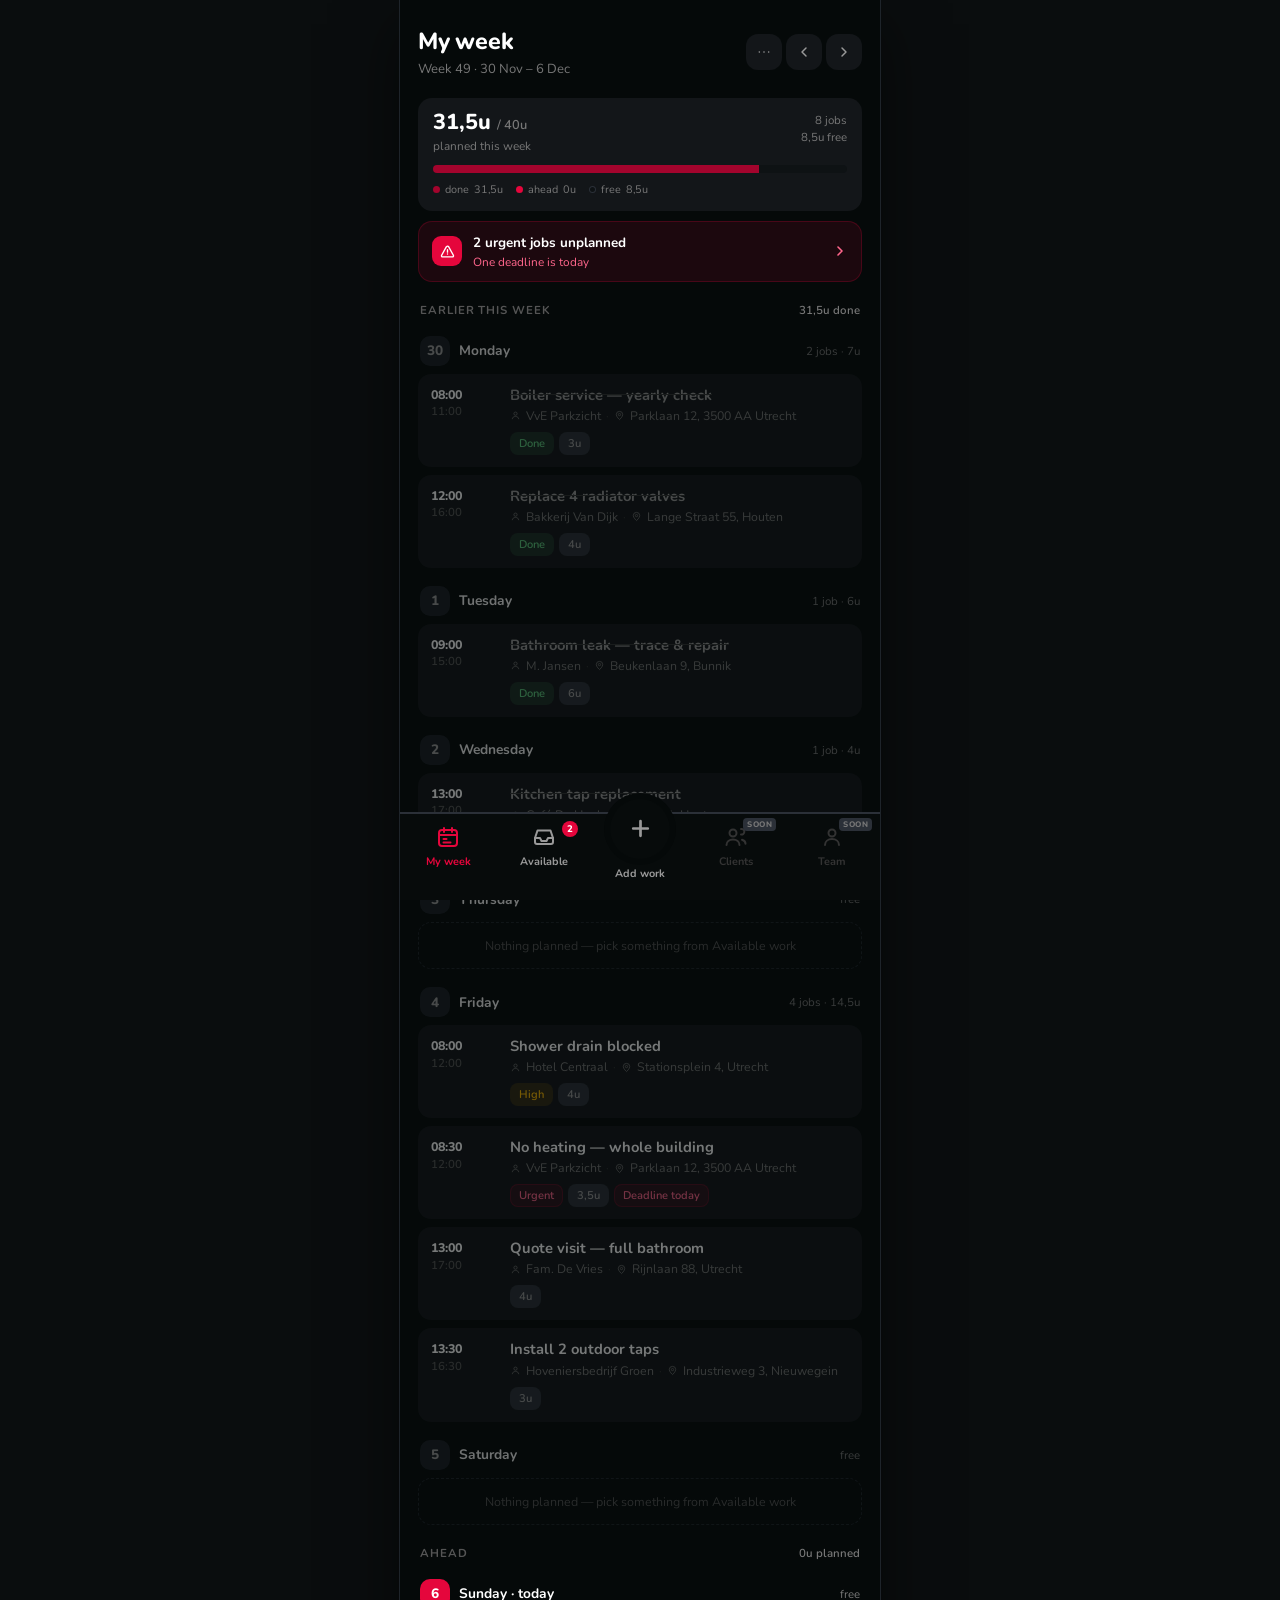
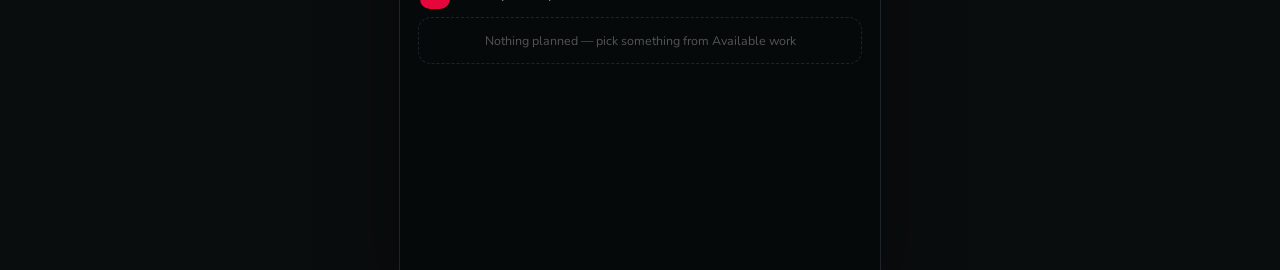
==== commit 666f23be: "made less required" ====
--- a/index.html
+++ b/index.html
@@ -78,7 +78,6 @@
           <button class="fchip on" data-filter="all">All<span class="cnt"></span></button>
           <button class="fchip" data-filter="urgent">Urgent<span class="cnt"></span></button>
           <button class="fchip" data-filter="week">Deadline this week<span class="cnt"></span></button>
-          <button class="fchip" data-filter="incomplete">Incomplete<span class="cnt"></span></button>
         </div>
       </header>
 
@@ -110,7 +109,7 @@
       <div class="body">
         <div class="hint">
           <svg viewBox="0 0 24 24" fill="none" stroke="currentColor" stroke-width="2.2" stroke-linecap="round"><circle cx="12" cy="12" r="9"/><path d="M12 16.5v-5M12 8h.01"/></svg>
-          <span>On the phone with someone? <b>Only the title is required.</b> Save it now — the job lands in Available work marked incomplete, and anyone can fill the rest in later.</span>
+          <span>On the phone with someone? <b>The title is all you need.</b> Save it now and plan it straight away — anything else can be filled in later, or never.</span>
         </div>
 
         <div data-role="addForm"></div>
@@ -276,10 +275,6 @@
         </span>
       </p>
       <div class="chips" data-role="chips"></div>
-      <div class="incomplete" data-role="incomplete" hidden>
-        <svg viewBox="0 0 24 24" fill="none" stroke="currentColor" stroke-width="2.2" stroke-linecap="round" stroke-linejoin="round"><path d="M12 9v4m0 3h.01"/><path d="M10.3 4.3 2.6 18A1.7 1.7 0 0 0 4.1 20.5h15.8A1.7 1.7 0 0 0 21.4 18L13.7 4.3a1.7 1.7 0 0 0-3 0z"/></svg>
-        <span><b>Still missing:</b> <span data-role="missing"></span></span>
-      </div>
       <div class="foot">
         <span class="age" data-role="age"></span>
         <button class="planBtn" data-act="plan" data-role="plan">Plan</button>
@@ -417,13 +412,13 @@
 
     <div class="twoCol">
       <div class="field">
-        <p class="lbl">Start</p>
-        <input class="inp" data-role="start" type="time" step="900" value="08:00">
+        <p class="lbl">Start <span class="opt">optional</span></p>
+        <input class="inp" data-role="start" type="time" step="900">
       </div>
       <div class="field">
-        <p class="lbl">Takes</p>
+        <p class="lbl">Takes <span class="opt">optional</span></p>
         <div class="customRow">
-          <input class="inp" data-role="hours" type="text" inputmode="decimal" autocomplete="off" value="2">
+          <input class="inp" data-role="hours" type="text" inputmode="decimal" autocomplete="off" placeholder="—">
           <span class="unit">h</span>
         </div>
       </div>
--- a/style.css
+++ b/style.css
@@ -338,7 +338,7 @@
     background-color: var(--bg-card);
 }
 .job:active { transform: scale(.99); }
-.job .time { flex: 0 0 50px; font-size: .78rem; line-height: 1.4; }
+.job .time { flex: 0 0 54px; font-size: .78rem; line-height: 1.4; }
 .job .time b { display: block; font-weight: 800; color: var(--text-bright); }
 .job .time small { display: block; font-weight: 600; color: var(--text-faint); font-size: .72rem; }
 .job .rail { flex: 0 0 3px; border-radius: 3px; background-color: var(--bg-chip); }
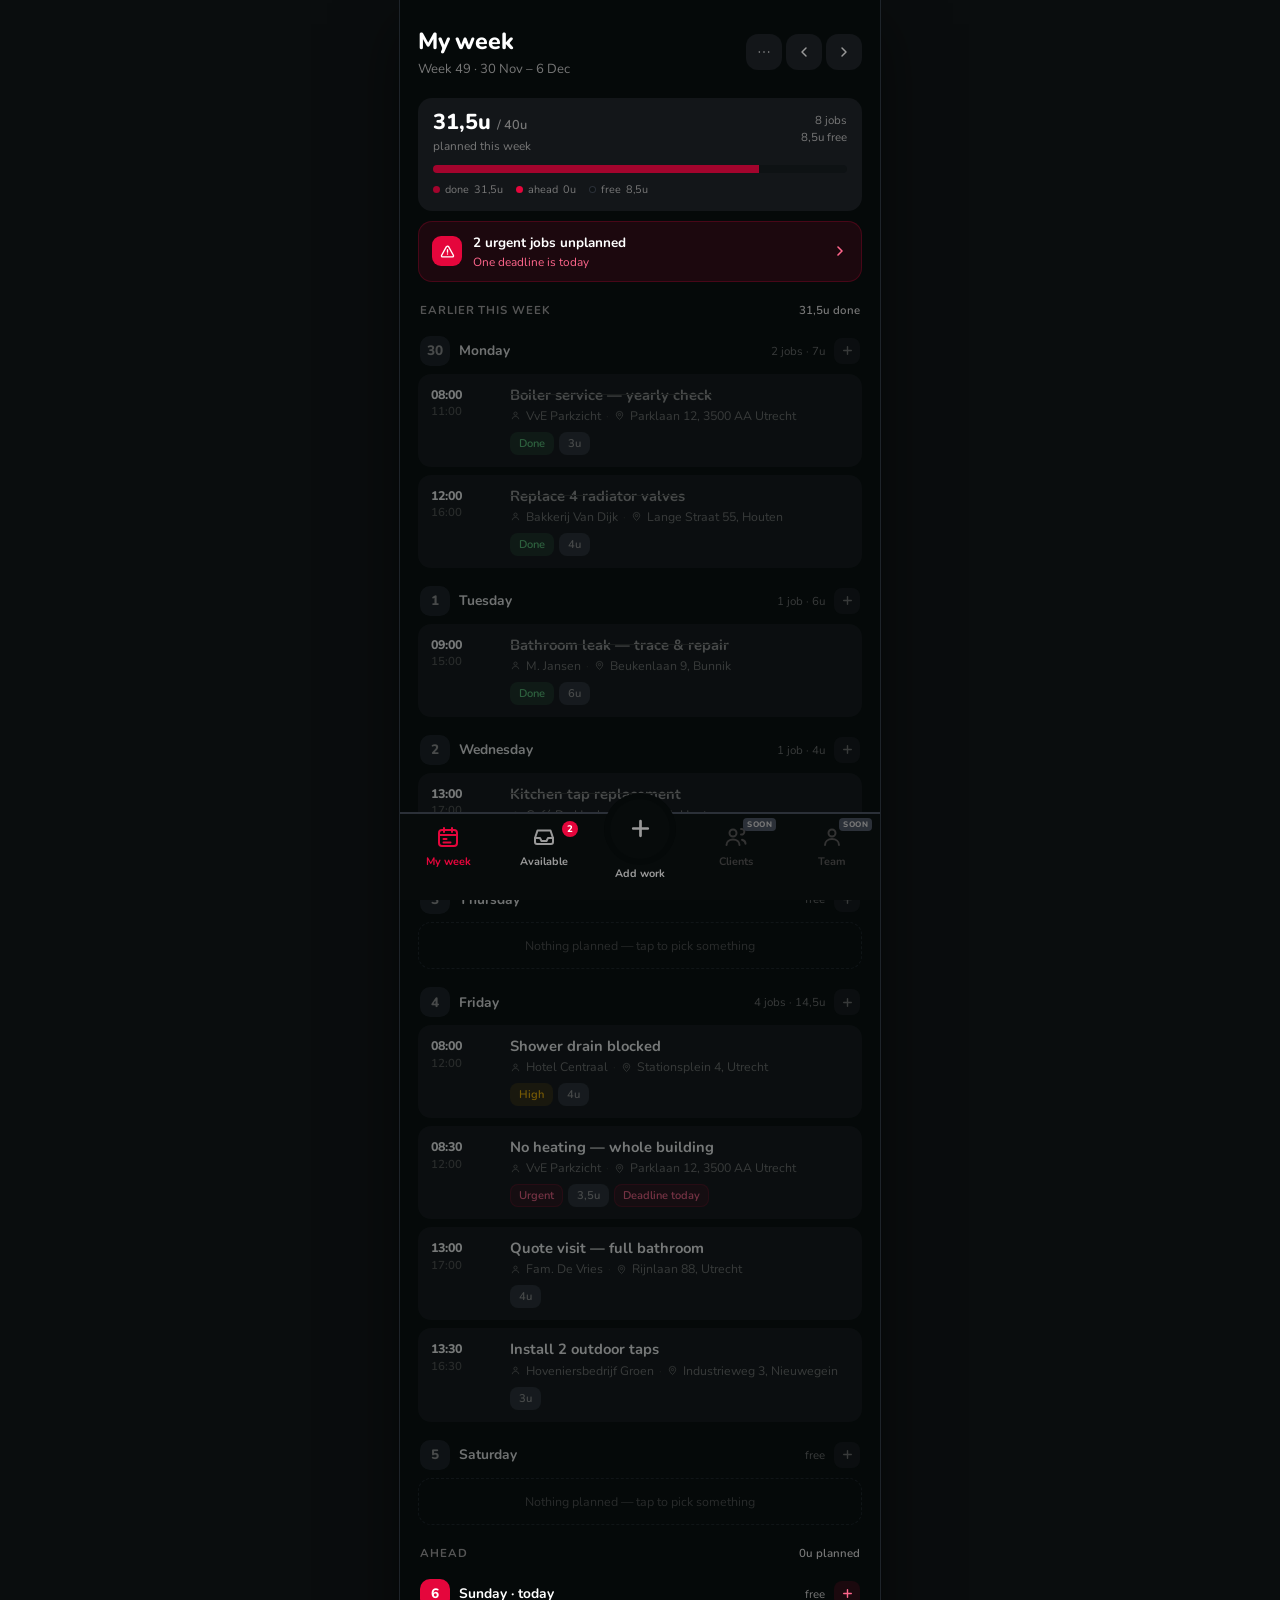
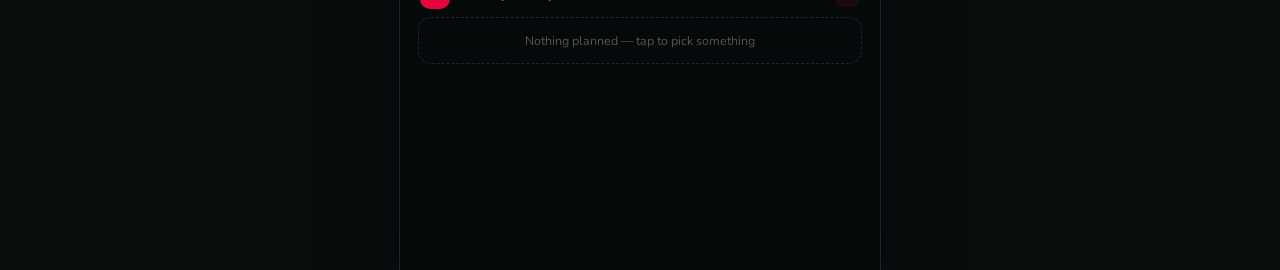
==== commit 4c4ac372: "easy manage schedule cards" ====
--- a/index.html
+++ b/index.html
@@ -224,6 +224,11 @@
       <div class="dayNum" data-role="num"></div>
       <div class="dayName" data-role="name"></div>
       <div class="dayLoad" data-role="load"></div>
+      <!-- Put something on this particular day: opens the waiting work,
+           already aimed at this date. -->
+      <button class="dayAdd" data-act="addToDay" aria-label="Add work to this day">
+        <svg viewBox="0 0 24 24" fill="none" stroke="currentColor" stroke-width="2.6" stroke-linecap="round"><path d="M12 5v14M5 12h14"/></svg>
+      </button>
     </div>
     <div data-role="jobs"></div>
   </div>
@@ -252,7 +257,7 @@
 </template>
 
 <template id="tpl-emptyDay">
-  <button class="emptyDay" data-goto="avail">Nothing planned — pick something from Available work</button>
+  <button class="emptyDay" data-act="addToDay">Nothing planned — tap to pick something</button>
 </template>
 
 <template id="tpl-availCard">
@@ -283,6 +288,19 @@
   </div>
 </template>
 
+<template id="tpl-pickJob">
+  <button class="pickRow">
+    <span class="pickMain">
+      <span class="pickTitle" data-role="title"></span>
+      <span class="pickSub" data-role="sub"></span>
+    </span>
+    <span class="pickChip" data-role="chip" hidden></span>
+    <span class="pickPlus">
+      <svg viewBox="0 0 24 24" fill="none" stroke="currentColor" stroke-width="2.6" stroke-linecap="round"><path d="M12 5v14M5 12h14"/></svg>
+    </span>
+  </button>
+</template>
+
 <template id="tpl-chip">
   <span class="chip"><span data-role="text"></span></span>
 </template>
@@ -460,27 +478,36 @@
 
 <template id="tpl-jobSheet">
   <div class="jobSheet">
+    <!-- How this job is scheduled comes first and owns its own block: it is the
+         thing people open a planned job to change, and burying it under the
+         details form made it look like the schedule was fixed. -->
+    <div class="schedBlock" data-role="sched">
+      <p class="schedLabel" data-role="schedLabel">In the week</p>
+      <p class="schedWhen" data-role="schedWhen">—</p>
+      <button class="btn primary schedMain" data-act="replan" data-role="replanBtn">
+        <svg viewBox="0 0 24 24" fill="none" stroke="currentColor" stroke-width="2.2" stroke-linecap="round"><rect x="3.5" y="5" width="17" height="16" rx="3"/><path d="M8 3v4M16 3v4M3.5 10h17"/></svg>
+        <span data-role="replanLabel">Put it in the week</span>
+      </button>
+      <div class="rowBtns" data-role="plannedBtns" hidden>
+        <button class="btn quiet" data-act="toggleDone">
+          <svg viewBox="0 0 24 24" fill="none" stroke="currentColor" stroke-width="2.4" stroke-linecap="round" stroke-linejoin="round"><path d="M20 6 9 17l-5-5"/></svg>
+          <span data-role="doneLabel">Mark done</span>
+        </button>
+        <button class="btn quiet" data-act="unplan">
+          <svg viewBox="0 0 24 24" fill="none" stroke="currentColor" stroke-width="2.2" stroke-linecap="round" stroke-linejoin="round"><path d="M5 5l14 14"/><rect x="3.5" y="5" width="17" height="16" rx="3"/></svg>
+          Take out again
+        </button>
+      </div>
+    </div>
+
     <div class="jobSheetMeta" data-role="meta"></div>
     <div data-role="form"></div>
+
     <div class="actions">
       <button class="btn primary" data-act="saveJob">
         <svg viewBox="0 0 24 24" fill="none" stroke="currentColor" stroke-width="2.6" stroke-linecap="round" stroke-linejoin="round"><path d="M20 6 9 17l-5-5"/></svg>
         Save changes
       </button>
-      <button class="btn outline" data-act="replan" data-role="replanBtn">
-        <svg viewBox="0 0 24 24" fill="none" stroke="currentColor" stroke-width="2.2" stroke-linecap="round"><rect x="3.5" y="5" width="17" height="16" rx="3"/><path d="M8 3v4M16 3v4M3.5 10h17"/></svg>
-        <span data-role="replanLabel">Plan it</span>
-      </button>
-      <div class="rowBtns">
-        <button class="btn quiet" data-act="toggleDone" data-role="doneBtn">
-          <svg viewBox="0 0 24 24" fill="none" stroke="currentColor" stroke-width="2.4" stroke-linecap="round" stroke-linejoin="round"><path d="M20 6 9 17l-5-5"/></svg>
-          <span data-role="doneLabel">Mark done</span>
-        </button>
-        <button class="btn quiet" data-act="unplan" data-role="unplanBtn" hidden>
-          <svg viewBox="0 0 24 24" fill="none" stroke="currentColor" stroke-width="2.2" stroke-linecap="round" stroke-linejoin="round"><path d="M4 4l16 16"/><rect x="3.5" y="5" width="17" height="16" rx="3"/></svg>
-          Unplan
-        </button>
-      </div>
       <button class="btn danger" data-act="deleteJob">
         <svg viewBox="0 0 24 24" fill="none" stroke="currentColor" stroke-width="2.2" stroke-linecap="round" stroke-linejoin="round"><path d="M3 5.5h18M8 5.5V3.5h8v2M6 5.5l1 14a2 2 0 0 0 2 1.9h6a2 2 0 0 0 2-1.9l1-14"/></svg>
         Delete job
--- a/style.css
+++ b/style.css
@@ -324,6 +324,25 @@
 }
 .dayName { font-size: .86rem; font-weight: 700; color: var(--text-primary); }
 .dayLoad { margin-left: auto; font-size: .72rem; color: var(--text-dim); flex: 0 0 auto; }
+
+/* The per-day "+". Quiet until you reach for it, so seven of them down the
+   page do not read as seven buttons demanding attention. */
+.dayAdd {
+    flex: 0 0 auto;
+    width: 26px;
+    height: 26px;
+    border-radius: 8px;
+    display: grid;
+    place-items: center;
+    background-color: var(--bg-card);
+    color: var(--text-dim);
+    transition: background-color .15s ease, color .15s ease;
+}
+.dayAdd svg { width: 13px; height: 13px; }
+.dayAdd:hover { background-color: var(--accent); color: var(--text-bright); }
+.dayAdd:active { transform: scale(.92); }
+.day.today .dayAdd { background-color: var(--accent-tint); color: var(--accent-soft); }
+.day.today .dayAdd:hover { background-color: var(--accent); color: var(--text-bright); }
 .day.today .dayNum { background-color: var(--accent); color: var(--text-bright); }
 .day.today .dayName { color: var(--text-bright); }
 .day.past { opacity: .45; }
@@ -381,6 +400,62 @@
 }
 .emptyDay:hover { border-color: var(--accent-line); color: var(--accent-soft); }
 
+/* One waiting job inside the "add to this day" sheet. */
+.pickRow {
+    display: flex;
+    align-items: center;
+    gap: 11px;
+    width: 100%;
+    padding: 11px 12px;
+    margin-bottom: 7px;
+    border-radius: 12px;
+    background-color: var(--bg-card);
+    border: 1px solid var(--edge);
+}
+.pickRow:hover { border-color: var(--accent-line); }
+.pickRow:active { transform: scale(.99); }
+.pickMain { flex: 1; min-width: 0; }
+.pickTitle {
+    display: block;
+    font-size: .9rem;
+    font-weight: 700;
+    line-height: 1.3;
+    color: var(--text-bright);
+}
+.pickSub {
+    display: block;
+    margin-top: 2px;
+    font-size: .76rem;
+    color: var(--text-dim);
+    white-space: nowrap;
+    overflow: hidden;
+    text-overflow: ellipsis;
+}
+.pickChip {
+    flex: 0 0 auto;
+    padding: 3px 8px;
+    border-radius: 20px;
+    font-size: .62rem;
+    font-weight: 800;
+    letter-spacing: .05em;
+    text-transform: uppercase;
+    background-color: var(--bg-chip);
+    color: var(--text-muted);
+}
+.pickChip.urgent { background-color: var(--accent); color: var(--text-bright); }
+.pickChip.high { background-color: var(--warning-tint); color: var(--warning); }
+.pickPlus {
+    flex: 0 0 auto;
+    width: 26px;
+    height: 26px;
+    border-radius: 8px;
+    display: grid;
+    place-items: center;
+    background-color: var(--accent-tint);
+    color: var(--accent-soft);
+}
+.pickPlus svg { width: 13px; height: 13px; }
+
 /* ============================================================
    Page 2 — available work
    ============================================================ */
@@ -907,6 +982,37 @@
     margin-bottom: 16px;
 }
 
+/* The schedule block at the top of a job sheet. Boxed and labelled so the
+   booking reads as something you can change, not as a caption. */
+.schedBlock {
+    padding: 13px 14px 14px;
+    margin-bottom: 16px;
+    border-radius: 14px;
+    background-color: var(--bg-card);
+    box-shadow: inset 0 0 0 1px var(--edge);
+}
+.schedBlock.isPlanned {
+    background-color: var(--bg-selected);
+    box-shadow: inset 0 0 0 1px var(--accent-line);
+}
+.schedLabel {
+    margin: 0;
+    font-size: .68rem;
+    font-weight: 800;
+    letter-spacing: .08em;
+    text-transform: uppercase;
+    color: var(--text-faint);
+}
+.schedBlock.isPlanned .schedLabel { color: var(--accent-soft); }
+.schedWhen {
+    margin: 4px 0 12px;
+    font-size: 1rem;
+    font-weight: 800;
+    color: var(--text-bright);
+}
+.schedBlock .schedMain { padding: 13px; font-size: .85rem; }
+.schedBlock .rowBtns { margin-top: 8px; }
+
 /* --- client sheet --- */
 .clientList { display: flex; flex-direction: column; gap: 7px; margin-top: 11px; }
 .newClientRow { margin-top: 11px; border-color: var(--accent-line); }
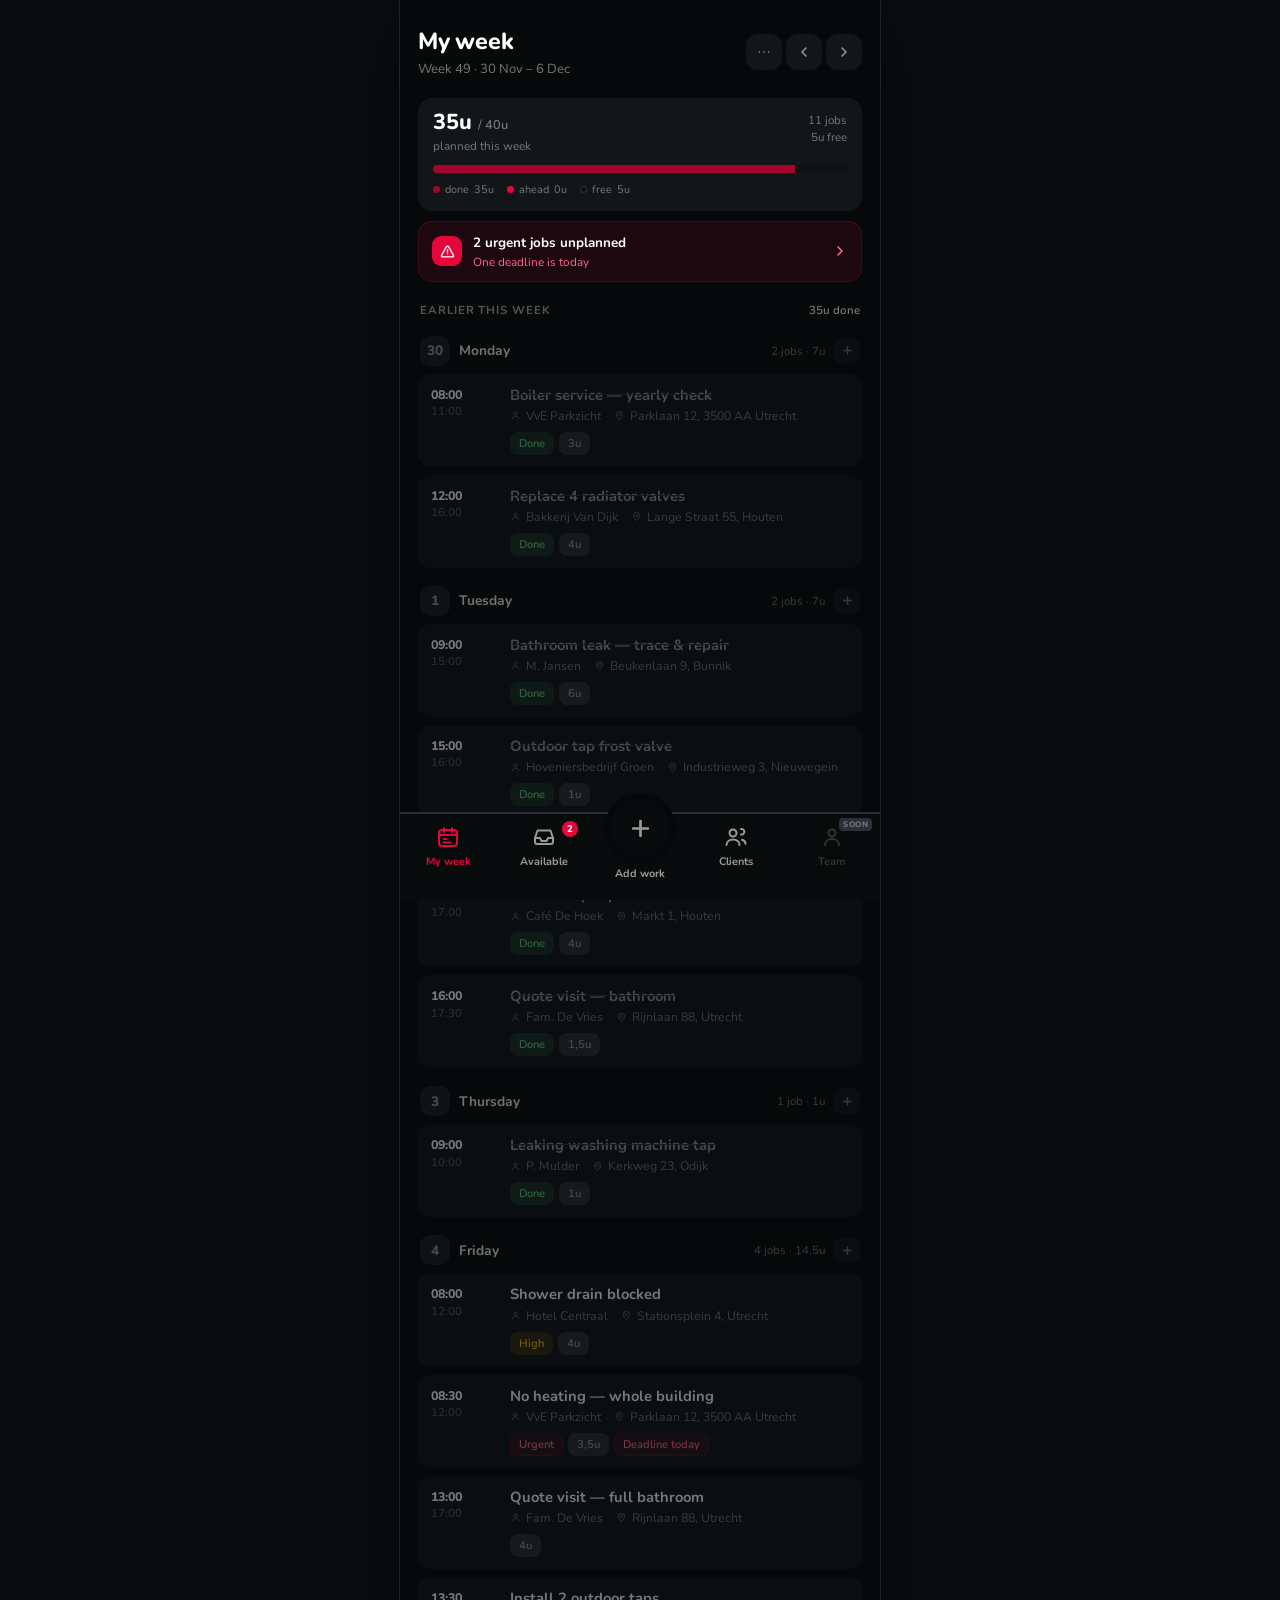
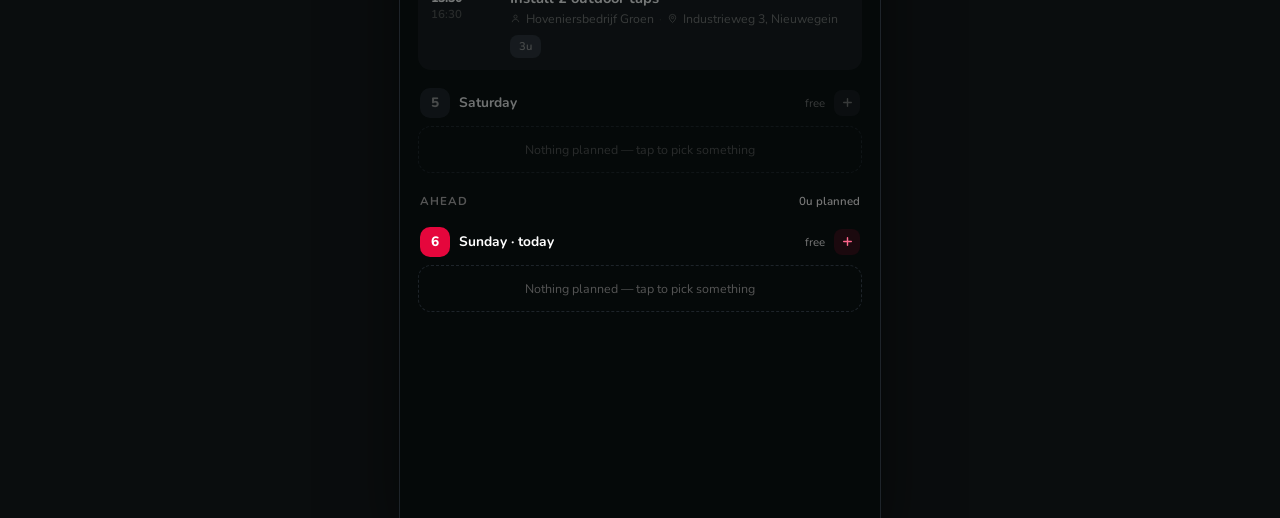
==== commit 3c97014e: "added the client page and small removes of unneeded features" ====
--- a/index.html
+++ b/index.html
@@ -127,6 +127,29 @@
       </div>
     </section>
 
+
+    <!-- ============ PAGE 4 — CLIENTS ============ -->
+    <section class="page" data-page="clients">
+      <header class="hdr">
+        <div class="hdrTop">
+          <div class="hdrText">
+            <h1 class="hdrTitle">Clients</h1>
+            <p class="hdrSub" data-role="clientsSub">—</p>
+          </div>
+          <button class="iconBtn" data-act="toggleClientSearch" aria-label="Search">
+            <svg viewBox="0 0 24 24" fill="none" stroke="currentColor" stroke-width="2.2" stroke-linecap="round"><circle cx="11" cy="11" r="7"/><path d="m20 20-3.5-3.5"/></svg>
+          </button>
+        </div>
+
+        <div class="searchWrap" data-role="clientSearchWrap" hidden>
+          <svg class="searchIcon" viewBox="0 0 24 24" fill="none" stroke="currentColor" stroke-width="2.2" stroke-linecap="round"><circle cx="11" cy="11" r="7"/><path d="m20 20-3.5-3.5"/></svg>
+          <input class="searchInp" data-role="clientSearch" type="search" placeholder="Client name or place…" autocomplete="off">
+          <button class="searchClear" data-act="clearClientSearch" aria-label="Clear search">&times;</button>
+        </div>
+      </header>
+
+      <div class="body" data-role="clientsBody"></div>
+    </section>
   </main>
 
   <!-- ============ BOTTOM NAV ============ -->
@@ -148,8 +171,7 @@
         </button>
         <p class="plusLbl">Add work</p>
       </div>
-      <button class="navItem soon" data-soon="Clients">
-        <span class="soonTag">SOON</span>
+      <button class="navItem" data-goto="clients">
         <svg viewBox="0 0 24 24" fill="none" stroke="currentColor" stroke-width="2" stroke-linecap="round" stroke-linejoin="round"><circle cx="9" cy="8" r="3.5"/><path d="M2.5 20c0-3.3 2.9-5.5 6.5-5.5s6.5 2.2 6.5 5.5"/><path d="M17 9.5a2.8 2.8 0 1 0 0-5.5"/><path d="M18 14.8c2 .6 3.5 2 3.5 4"/></svg>
         <p>Clients</p>
       </button>
@@ -301,6 +323,102 @@
   </button>
 </template>
 
+<!-- The archive entry at the top of the Clients page: everything finished,
+     across every client. -->
+<template id="tpl-prevWork">
+  <button class="prevWork" data-act="openArchive">
+    <span class="prevIcon">
+      <svg viewBox="0 0 24 24" fill="none" stroke="currentColor" stroke-width="2.1" stroke-linecap="round" stroke-linejoin="round"><path d="M3 7.5h18M5.5 7.5v11a2 2 0 0 0 2 2h9a2 2 0 0 0 2-2v-11"/><path d="M9 7.5V5a2 2 0 0 1 2-2h2a2 2 0 0 1 2 2v2.5"/><path d="M9.5 13.5l1.8 1.8 3.4-3.4"/></svg>
+    </span>
+    <span class="prevText">
+      <b>Previous work</b>
+      <small data-role="prevSub">—</small>
+    </span>
+    <svg class="prevChev" viewBox="0 0 24 24" fill="none" stroke="currentColor" stroke-width="2.2" stroke-linecap="round" stroke-linejoin="round"><path d="M9 18l6-6-6-6"/></svg>
+  </button>
+</template>
+
+<template id="tpl-clientCard">
+  <button class="clientCard">
+    <span class="avatar" data-role="initials"></span>
+    <span class="clientCardText">
+      <b data-role="name"></b>
+      <small data-role="where" hidden></small>
+      <span class="clientCardStats" data-role="stats"></span>
+    </span>
+    <span class="clientCardOpen" data-role="openCount" hidden></span>
+    <svg class="prevChev" viewBox="0 0 24 24" fill="none" stroke="currentColor" stroke-width="2.2" stroke-linecap="round" stroke-linejoin="round"><path d="M9 18l6-6-6-6"/></svg>
+  </button>
+</template>
+
+<template id="tpl-addClient">
+  <button class="clientEmpty" data-act="newClientOnPage">
+    <svg viewBox="0 0 24 24" fill="none" stroke="currentColor" stroke-width="2.4" stroke-linecap="round"><path d="M12 5v14M5 12h14"/></svg>
+    Add a client
+  </button>
+</template>
+
+<!-- One job as a compact line, used inside a client's sheet and the archive. -->
+<template id="tpl-jobLine">
+  <button class="jobLine">
+    <span class="jobLineMain">
+      <span class="jobLineTitle" data-role="title"></span>
+      <span class="jobLineSub" data-role="sub"></span>
+    </span>
+    <span class="jobLineAside" data-role="aside"></span>
+  </button>
+</template>
+
+<template id="tpl-clientDetail">
+  <div class="clientDetail">
+    <div class="clientStatRow">
+      <span class="clientStat"><b data-role="statDone">0</b><small>done</small></span>
+      <span class="clientStat"><b data-role="statHours">0u</b><small>worked</small></span>
+      <span class="clientStat"><b data-role="statOpen">0</b><small>open</small></span>
+    </div>
+    <p class="clientAddress" data-role="address" hidden></p>
+
+    <button class="btn primary" data-act="addForClient">
+      <svg viewBox="0 0 24 24" fill="none" stroke="currentColor" stroke-width="2.6" stroke-linecap="round"><path d="M12 5v14M5 12h14"/></svg>
+      New job for this client
+    </button>
+
+    <div data-role="lists"></div>
+
+    <button class="detailsToggle" data-act="toggleClientEdit">
+      <span data-role="editLabel">Change name or address</span>
+      <svg viewBox="0 0 24 24" fill="none" stroke="currentColor" stroke-width="2.2" stroke-linecap="round" stroke-linejoin="round"><path d="M6 9l6 6 6-6"/></svg>
+    </button>
+    <div data-role="editWrap" hidden>
+      <div class="field">
+        <p class="lbl">Name <span class="req">*</span></p>
+        <input class="inp" data-role="editName" autocomplete="off">
+        <p class="errNote" data-role="nameErr" hidden>A client needs a name.</p>
+      </div>
+      <div class="field">
+        <p class="lbl">Address <span class="opt">optional</span></p>
+        <input class="inp" data-role="editWhere" placeholder="Street, number, city" autocomplete="off">
+      </div>
+      <div class="actions">
+        <button class="btn primary" data-act="saveClient">
+          <svg viewBox="0 0 24 24" fill="none" stroke="currentColor" stroke-width="2.6" stroke-linecap="round" stroke-linejoin="round"><path d="M20 6 9 17l-5-5"/></svg>
+          Save client
+        </button>
+      </div>
+    </div>
+  </div>
+</template>
+
+<template id="tpl-archiveSheet">
+  <div class="archiveSheet">
+    <div class="searchWrap bare">
+      <svg class="searchIcon" viewBox="0 0 24 24" fill="none" stroke="currentColor" stroke-width="2.2" stroke-linecap="round"><circle cx="11" cy="11" r="7"/><path d="m20 20-3.5-3.5"/></svg>
+      <input class="searchInp" data-role="search" type="search" placeholder="Search finished work…" autocomplete="off">
+    </div>
+    <div data-role="list"></div>
+  </div>
+</template>
+
 <template id="tpl-chip">
   <span class="chip"><span data-role="text"></span></span>
 </template>
@@ -551,6 +669,26 @@
   </button>
 </template>
 
+<template id="tpl-weekTargetSheet">
+  <div class="targetSheet">
+    <div class="field">
+      <p class="lbl">Hours in a working week</p>
+      <div class="customRow">
+        <input class="inp big" data-role="hours" type="text" inputmode="decimal" autocomplete="off" placeholder="40">
+        <span class="unit">hours</span>
+      </div>
+      <p class="inpNote plain" data-role="note">The bar at the top of My week fills up against this.</p>
+      <p class="errNote" data-role="err" hidden>Give a number of hours between 1 and 168.</p>
+    </div>
+    <div class="actions">
+      <button class="btn primary" data-act="saveTarget">
+        <svg viewBox="0 0 24 24" fill="none" stroke="currentColor" stroke-width="2.6" stroke-linecap="round" stroke-linejoin="round"><path d="M20 6 9 17l-5-5"/></svg>
+        Save
+      </button>
+    </div>
+  </div>
+</template>
+
 <template id="tpl-confirmSheet">
   <div class="confirmSheet">
     <p data-role="text"></p>
@@ -568,6 +706,7 @@
 <script src="src/pages/week.js"></script>
 <script src="src/pages/available.js"></script>
 <script src="src/pages/add.js"></script>
+<script src="src/pages/clients.js"></script>
 <script src="src/app.js"></script>
 </body>
 </html>
--- a/style.css
+++ b/style.css
@@ -593,6 +593,150 @@
 .incomplete b { color: var(--text-secondary); font-weight: 700; }
 
 /* ============================================================
+   Page 4 — clients, and the work already done
+   ============================================================ */
+.prevWork {
+    display: flex;
+    align-items: center;
+    gap: 11px;
+    width: 100%;
+    padding: 13px 14px;
+    margin: 6px 0 16px;
+    border-radius: 14px;
+    background-color: var(--bg-card);
+    box-shadow: inset 0 0 0 1px var(--edge);
+}
+.prevWork:hover { box-shadow: inset 0 0 0 1px var(--accent-line); }
+.prevWork:active { transform: scale(.99); }
+.prevIcon {
+    width: 34px;
+    height: 34px;
+    border-radius: 10px;
+    background-color: var(--bg-raised);
+    color: var(--success);
+    display: grid;
+    place-items: center;
+    flex: 0 0 auto;
+}
+.prevIcon svg { width: 17px; height: 17px; }
+.prevText { flex: 1; min-width: 0; }
+.prevText b { display: block; font-size: .92rem; font-weight: 700; color: var(--text-bright); }
+.prevText small { display: block; margin-top: 2px; font-size: .76rem; color: var(--text-dim); }
+.prevChev { width: 15px; height: 15px; flex: 0 0 auto; color: var(--text-faint); }
+
+.clientCard {
+    display: flex;
+    align-items: center;
+    gap: 11px;
+    width: 100%;
+    padding: 12px 13px;
+    margin-bottom: 8px;
+    border-radius: 13px;
+    background-color: var(--bg-card);
+}
+.clientCard:hover { box-shadow: inset 0 0 0 1px var(--accent-line); }
+.clientCard:active { transform: scale(.99); }
+.clientCardText { flex: 1; min-width: 0; }
+.clientCardText b {
+    display: block;
+    font-size: .93rem;
+    font-weight: 700;
+    color: var(--text-bright);
+    white-space: nowrap;
+    overflow: hidden;
+    text-overflow: ellipsis;
+}
+.clientCardText small {
+    display: block;
+    margin-top: 1px;
+    font-size: .76rem;
+    color: var(--text-dim);
+    white-space: nowrap;
+    overflow: hidden;
+    text-overflow: ellipsis;
+}
+.clientCardStats { display: block; margin-top: 4px; font-size: .72rem; color: var(--text-faint); }
+/* Jobs still open for this client: the one number worth pulling out. */
+.clientCardOpen {
+    flex: 0 0 auto;
+    min-width: 22px;
+    height: 22px;
+    padding: 0 6px;
+    border-radius: 11px;
+    background-color: var(--accent-tint);
+    box-shadow: inset 0 0 0 1px var(--accent-line);
+    color: var(--accent-soft);
+    font-size: .7rem;
+    font-weight: 800;
+    line-height: 22px;
+    text-align: center;
+}
+
+/* --- a client's own sheet --- */
+.clientStatRow { display: flex; gap: 8px; margin-bottom: 14px; }
+.clientStat {
+    flex: 1;
+    display: flex;
+    flex-direction: column;
+    gap: 2px;
+    padding: 11px 10px;
+    border-radius: 12px;
+    background-color: var(--bg-card);
+    text-align: center;
+}
+.clientStat b { font-size: 1.05rem; font-weight: 800; color: var(--text-bright); }
+.clientStat small { font-size: .68rem; color: var(--text-dim); }
+.clientAddress {
+    display: flex;
+    margin: 0 0 14px;
+    padding: 10px 12px;
+    border-radius: 11px;
+    background-color: var(--bg-inset);
+    font-size: .8rem;
+    color: var(--text-secondary);
+}
+
+/* --- one job as a compact line, in a client's sheet and the archive --- */
+.jobLine {
+    display: flex;
+    align-items: center;
+    gap: 10px;
+    width: 100%;
+    padding: 10px 12px;
+    margin-bottom: 7px;
+    border-radius: 11px;
+    background-color: var(--bg-card);
+}
+.jobLine:hover { box-shadow: inset 0 0 0 1px var(--accent-line); }
+.jobLine:active { transform: scale(.99); }
+.jobLineMain { flex: 1; min-width: 0; }
+.jobLineTitle {
+    display: block;
+    font-size: .87rem;
+    font-weight: 700;
+    line-height: 1.3;
+    color: var(--text-primary);
+}
+.jobLineSub {
+    display: block;
+    margin-top: 2px;
+    font-size: .74rem;
+    color: var(--text-dim);
+    white-space: nowrap;
+    overflow: hidden;
+    text-overflow: ellipsis;
+}
+.jobLineAside {
+    flex: 0 0 auto;
+    font-size: .76rem;
+    font-weight: 700;
+    color: var(--text-faint);
+}
+
+.archiveSheet .jobLine { margin-bottom: 7px; }
+.archiveSheet > [data-role="list"] { margin-top: 12px; }
+
+/* ============================================================
    Page 3 — the job form (shared with the edit sheet)
    ============================================================ */
 .hint {
@@ -649,6 +793,7 @@
     color: var(--accent-soft);
 }
 .inpNote svg { width: 11px; height: 11px; flex: 0 0 auto; }
+.inpNote.plain { color: var(--text-dim); }
 
 .clientPick, .clientEmpty, .clientRow, .newClientRow {
     display: flex;
@@ -1013,6 +1158,25 @@
 .schedBlock .schedMain { padding: 13px; font-size: .85rem; }
 .schedBlock .rowBtns { margin-top: 8px; }
 
+/* A fold-away section inside a sheet (the client's own details). */
+.detailsToggle {
+    display: flex;
+    align-items: center;
+    justify-content: space-between;
+    gap: 10px;
+    width: 100%;
+    margin-top: 18px;
+    padding: 13px 14px;
+    border-radius: 12px;
+    background-color: var(--bg-card);
+    color: var(--text-secondary);
+    font-size: .85rem;
+    font-weight: 700;
+}
+.detailsToggle svg { width: 15px; height: 15px; flex: 0 0 auto; transition: transform .2s ease; }
+.detailsToggle.open { color: var(--text-bright); }
+.detailsToggle.open svg { transform: rotate(180deg); }
+
 /* --- client sheet --- */
 .clientList { display: flex; flex-direction: column; gap: 7px; margin-top: 11px; }
 .newClientRow { margin-top: 11px; border-color: var(--accent-line); }
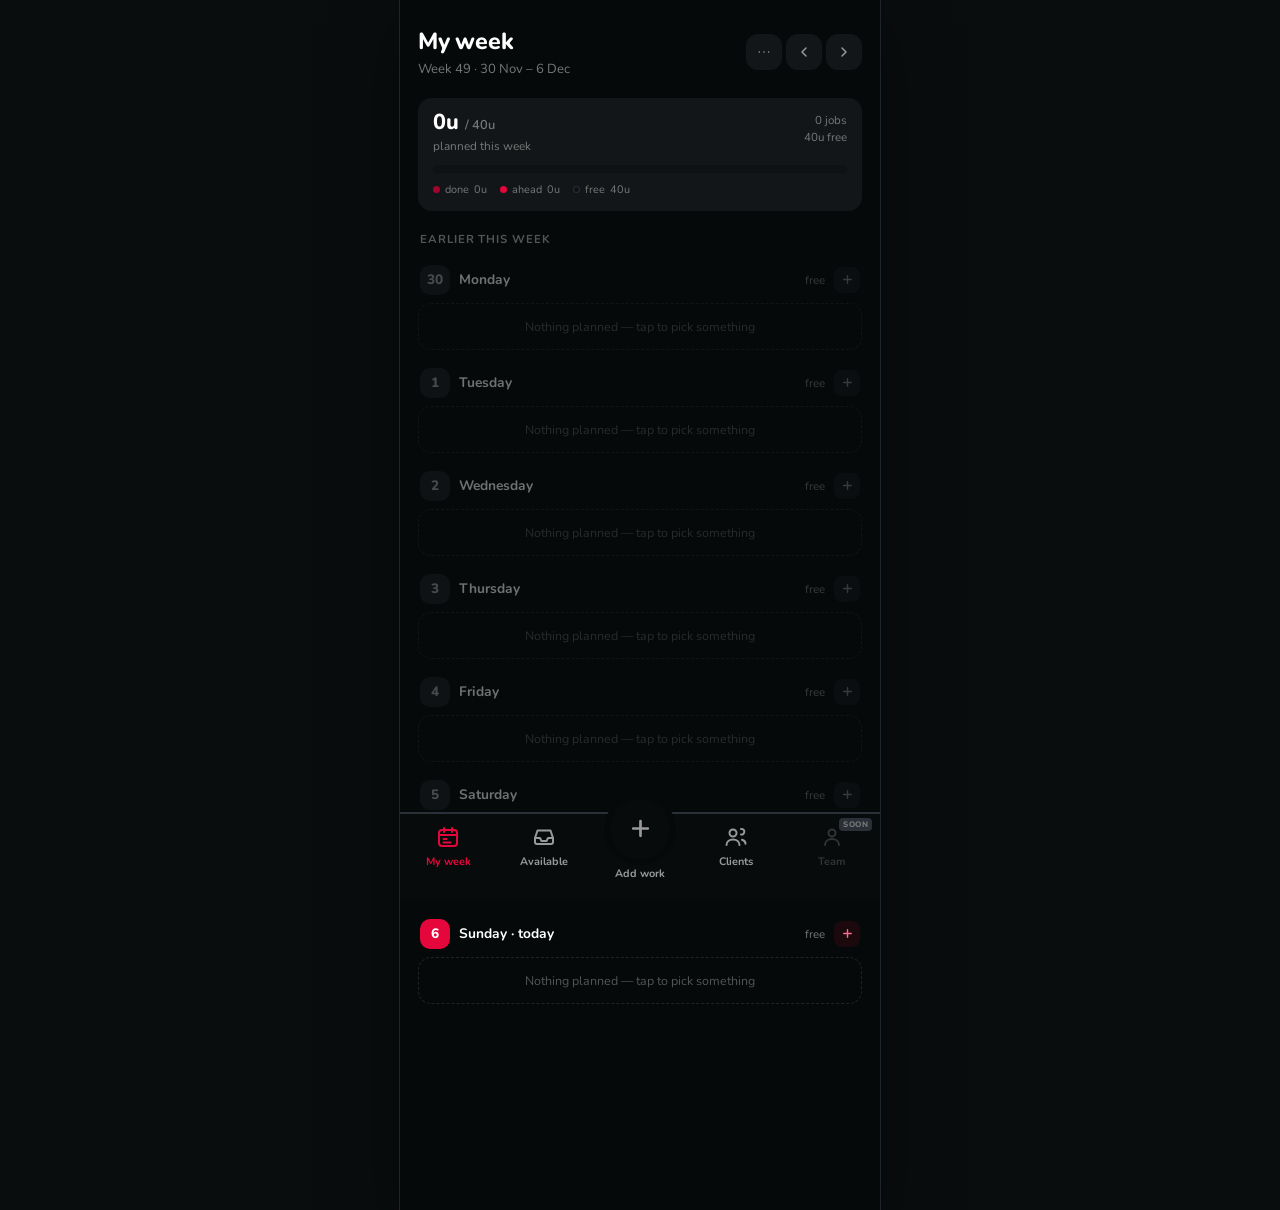
==== commit 8fe9152e: "name change and removed dummy data from all testers" ====
--- a/index.html
+++ b/index.html
@@ -4,10 +4,10 @@
 <meta charset="utf-8">
 <meta name="viewport" content="width=device-width, initial-scale=1, viewport-fit=cover">
 <meta name="theme-color" content="#050909">
-<meta name="description" content="Incoming work in, a planned week out.">
+<meta name="description" content="MB app demo — incoming work in, a planned week out.">
 <meta name="apple-mobile-web-app-capable" content="yes">
 <meta name="apple-mobile-web-app-status-bar-style" content="black-translucent">
-<title>Workium</title>
+<title>MB app (demo)</title>
 <link rel="manifest" href="manifest.webmanifest">
 <link rel="icon" href="assets/icon.svg" type="image/svg+xml">
 <link rel="apple-touch-icon" href="assets/icon.svg">
@@ -19,7 +19,10 @@
 <body>
 
 <div id="boot">
-  <div class="bootMark"><i>W</i> Workium</div>
+  <div class="bootMark">
+    <i>MB</i>
+    <span class="bootName">MB app<small>demo</small></span>
+  </div>
 </div>
 
 <div id="app" hidden>
--- a/style.css
+++ b/style.css
@@ -1256,7 +1256,18 @@
     display: grid;
     place-items: center;
     font-style: normal;
-    font-size: 1.3rem;
+    font-size: 1.05rem;
+    letter-spacing: .02em;
+}
+.bootName { display: flex; flex-direction: column; line-height: 1.1; }
+.bootName small {
+    font-family: 'Nunito', sans-serif;
+    font-size: .72rem;
+    font-weight: 700;
+    letter-spacing: .14em;
+    text-transform: uppercase;
+    color: var(--text-dim);
+    margin-top: 3px;
 }
 
 @media (prefers-reduced-motion: reduce) {
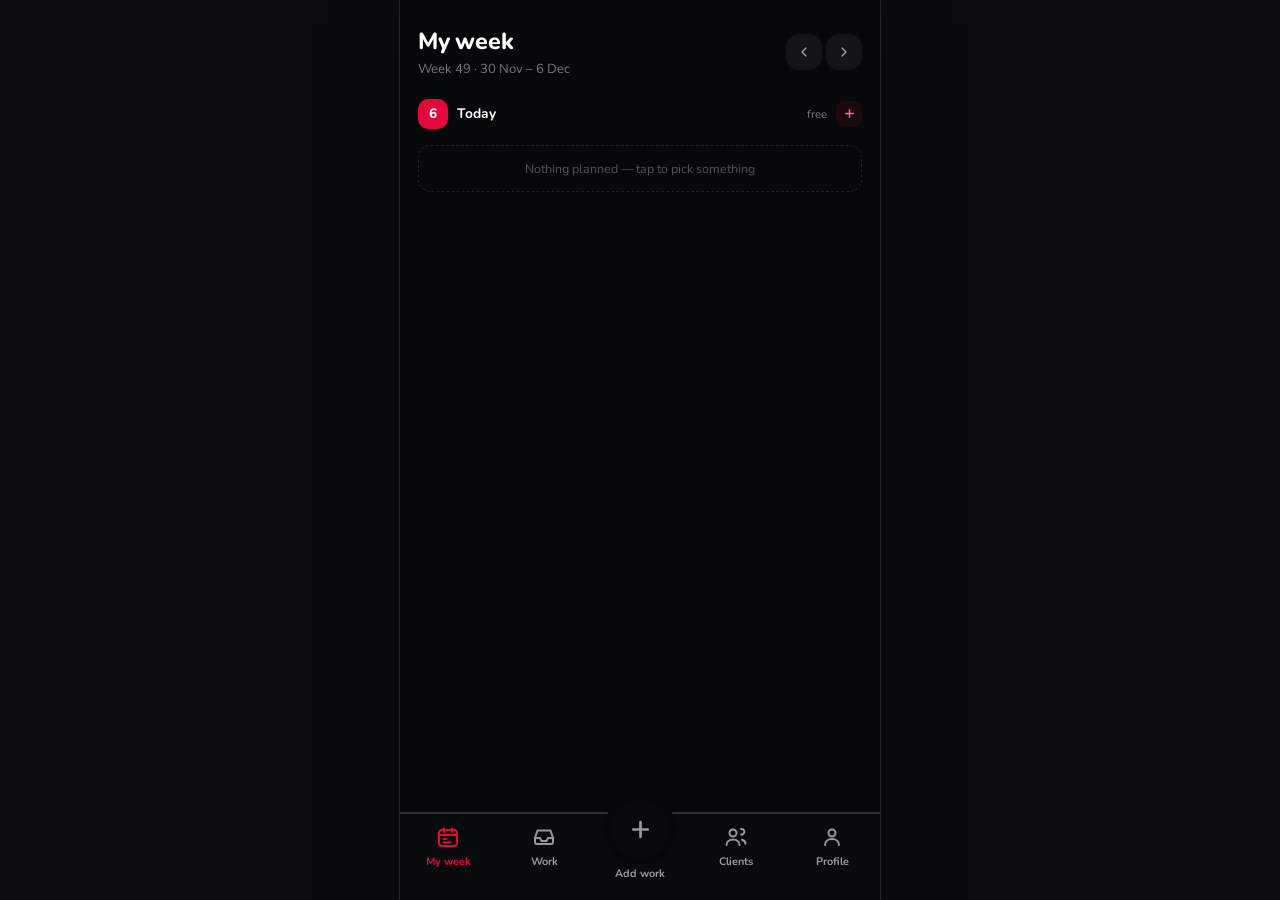
==== commit 5f240da5: "feat: Implement status and tags management in Sheets - Added status management functionality to Shee" ====
--- a/index.html
+++ b/index.html
@@ -2,7 +2,9 @@
 <html lang="en" data-theme="dark">
 <head>
 <meta charset="utf-8">
-<meta name="viewport" content="width=device-width, initial-scale=1, viewport-fit=cover">
+<!-- user-scalable=no: this is a phone app, and pinch-zoom over a fixed navbar
+     only ever leaves people stranded half-zoomed. -->
+<meta name="viewport" content="width=device-width, initial-scale=1, maximum-scale=1, user-scalable=no, viewport-fit=cover">
 <meta name="theme-color" content="#050909">
 <meta name="description" content="MB app demo — incoming work in, a planned week out.">
 <meta name="apple-mobile-web-app-capable" content="yes">
@@ -38,9 +40,6 @@
             <p class="hdrSub" data-role="weekLabel">—</p>
           </div>
           <div class="stepper">
-            <button class="iconBtn" data-act="demoMenu" aria-label="Demo options">
-              <svg viewBox="0 0 24 24" fill="none" stroke="currentColor" stroke-width="2.4" stroke-linecap="round"><circle cx="5" cy="12" r="1.2" fill="currentColor" stroke="none"/><circle cx="12" cy="12" r="1.2" fill="currentColor" stroke="none"/><circle cx="19" cy="12" r="1.2" fill="currentColor" stroke="none"/></svg>
-            </button>
             <button class="iconBtn" data-act="prevWeek" aria-label="Previous week">
               <svg viewBox="0 0 24 24" fill="none" stroke="currentColor" stroke-width="2.2" stroke-linecap="round" stroke-linejoin="round"><path d="M15 18l-6-6 6-6"/></svg>
             </button>
@@ -58,13 +57,13 @@
       <div class="body" data-role="weekBody"></div>
     </section>
 
-    <!-- ============ PAGE 2 — AVAILABLE WORK ============ -->
-    <section class="page" data-page="avail">
+    <!-- ============ PAGE 2 — WORK ============ -->
+    <section class="page" data-page="work">
       <header class="hdr">
         <div class="hdrTop">
           <div class="hdrText">
-            <h1 class="hdrTitle">Available work</h1>
-            <p class="hdrSub" data-role="availSub">—</p>
+            <h1 class="hdrTitle">Work</h1>
+            <p class="hdrSub" data-role="workSub">—</p>
           </div>
           <button class="iconBtn" data-act="toggleSearch" aria-label="Search">
             <svg viewBox="0 0 24 24" fill="none" stroke="currentColor" stroke-width="2.2" stroke-linecap="round"><circle cx="11" cy="11" r="7"/><path d="m20 20-3.5-3.5"/></svg>
@@ -73,25 +72,23 @@
 
         <div class="searchWrap" data-role="searchWrap" hidden>
           <svg class="searchIcon" viewBox="0 0 24 24" fill="none" stroke="currentColor" stroke-width="2.2" stroke-linecap="round"><circle cx="11" cy="11" r="7"/><path d="m20 20-3.5-3.5"/></svg>
-          <input class="searchInp" data-role="search" type="search" placeholder="Title, client or location…" autocomplete="off">
+          <input class="searchInp" data-role="search" type="search" placeholder="Title, client or place…" autocomplete="off">
           <button class="searchClear" data-act="clearSearch" aria-label="Clear search">&times;</button>
         </div>
 
-        <div class="filterRow" data-role="filters">
-          <button class="fchip on" data-filter="all">All<span class="cnt"></span></button>
-          <button class="fchip" data-filter="urgent">Urgent<span class="cnt"></span></button>
-          <button class="fchip" data-filter="week">Deadline this week<span class="cnt"></span></button>
-        </div>
+        <!-- One chip per status, built by the page so the labels and colours
+             only ever live in one place. -->
+        <div class="filterRow" data-role="filters"></div>
       </header>
 
-      <div class="body" data-role="availBody">
+      <div class="body" data-role="workBody">
         <div class="sortRow">
-          <span>Sorted by <b data-role="sortLabel">oldest first</b>, urgent on top</span>
+          <span>Sorted by <b data-role="sortLabel">oldest first</b></span>
           <button class="iconBtn small" data-act="sort" aria-label="Change sorting">
             <svg viewBox="0 0 24 24" fill="none" stroke="currentColor" stroke-width="2.2" stroke-linecap="round"><path d="M4 7h16M7 12h10M10 17h4"/></svg>
           </button>
         </div>
-        <div data-role="availList"></div>
+        <div data-role="workList"></div>
       </div>
     </section>
 
@@ -101,7 +98,7 @@
         <div class="hdrTop">
           <div class="hdrText">
             <h1 class="hdrTitle">New job</h1>
-            <p class="hdrSub">Takes 5 seconds · finish it later</p>
+            <p class="hdrSub">Only the title is needed</p>
           </div>
           <button class="iconBtn" data-act="resetForm" aria-label="Empty the form">
             <svg viewBox="0 0 24 24" fill="none" stroke="currentColor" stroke-width="2.2" stroke-linecap="round" stroke-linejoin="round"><path d="M3 5.5h18M8 5.5V3.5h8v2M6 5.5l1 14a2 2 0 0 0 2 1.9h6a2 2 0 0 0 2-1.9l1-14"/></svg>
@@ -109,27 +106,30 @@
         </div>
       </header>
 
-      <div class="body">
-        <div class="hint">
-          <svg viewBox="0 0 24 24" fill="none" stroke="currentColor" stroke-width="2.2" stroke-linecap="round"><circle cx="12" cy="12" r="9"/><path d="M12 16.5v-5M12 8h.01"/></svg>
+      <!-- Only the form scrolls; the save buttons stay pinned beneath it. -->
+      <div class="body hasPinned" data-role="addBody">
+        <div class="hint" data-role="addHint">
+          <svg class="hintIcon" viewBox="0 0 24 24" fill="none" stroke="currentColor" stroke-width="2.2" stroke-linecap="round"><circle cx="12" cy="12" r="9"/><path d="M12 16.5v-5M12 8h.01"/></svg>
           <span>On the phone with someone? <b>The title is all you need.</b> Save it now and plan it straight away — anything else can be filled in later, or never.</span>
-        </div>
-
-        <div data-role="addForm"></div>
-
-        <div class="actions">
-          <button class="btn primary" data-act="save">
-            <svg viewBox="0 0 24 24" fill="none" stroke="currentColor" stroke-width="2.6" stroke-linecap="round" stroke-linejoin="round"><path d="M20 6 9 17l-5-5"/></svg>
-            Save to available work
-          </button>
-          <button class="btn outline" data-act="saveAndPlan">
-            <svg viewBox="0 0 24 24" fill="none" stroke="currentColor" stroke-width="2.2" stroke-linecap="round"><rect x="3.5" y="5" width="17" height="16" rx="3"/><path d="M8 3v4M16 3v4M3.5 10h17"/></svg>
-            Save &amp; plan it now
+          <button class="hintClose" data-act="dismissHint" aria-label="Don't show this again">
+            <svg viewBox="0 0 24 24" fill="none" stroke="currentColor" stroke-width="2.6" stroke-linecap="round"><path d="M6 6l12 12M18 6L6 18"/></svg>
           </button>
         </div>
+
+        <div data-role="addForm"></div>
+      </div>
+
+      <div class="pinnedActions">
+        <button class="btn primary" data-act="save">
+          <svg viewBox="0 0 24 24" fill="none" stroke="currentColor" stroke-width="2.6" stroke-linecap="round" stroke-linejoin="round"><path d="M20 6 9 17l-5-5"/></svg>
+          Save
+        </button>
+        <button class="btn outline" data-act="saveAndPlan">
+          <svg viewBox="0 0 24 24" fill="none" stroke="currentColor" stroke-width="2.2" stroke-linecap="round"><rect x="3.5" y="5" width="17" height="16" rx="3"/><path d="M8 3v4M16 3v4M3.5 10h17"/></svg>
+          Save &amp; plan it now
+        </button>
       </div>
     </section>
-
 
     <!-- ============ PAGE 4 — CLIENTS ============ -->
     <section class="page" data-page="clients">
@@ -139,23 +139,34 @@
             <h1 class="hdrTitle">Clients</h1>
             <p class="hdrSub" data-role="clientsSub">—</p>
           </div>
-          <button class="iconBtn" data-act="toggleClientSearch" aria-label="Search">
+          <!-- The same picker a job uses: it searches and it can create one,
+               so this page needs no search field of its own. -->
+          <button class="iconBtn" data-act="openPicker" aria-label="Find or add a client">
             <svg viewBox="0 0 24 24" fill="none" stroke="currentColor" stroke-width="2.2" stroke-linecap="round"><circle cx="11" cy="11" r="7"/><path d="m20 20-3.5-3.5"/></svg>
           </button>
         </div>
-
-        <div class="searchWrap" data-role="clientSearchWrap" hidden>
-          <svg class="searchIcon" viewBox="0 0 24 24" fill="none" stroke="currentColor" stroke-width="2.2" stroke-linecap="round"><circle cx="11" cy="11" r="7"/><path d="m20 20-3.5-3.5"/></svg>
-          <input class="searchInp" data-role="clientSearch" type="search" placeholder="Client name or place…" autocomplete="off">
-          <button class="searchClear" data-act="clearClientSearch" aria-label="Clear search">&times;</button>
+      </header>
+
+      <div class="body" data-role="clientsBody"></div>
+    </section>
+
+    <!-- ============ PAGE 5 — PROFILE ============ -->
+    <section class="page" data-page="profile">
+      <header class="hdr">
+        <div class="hdrTop">
+          <div class="hdrText">
+            <h1 class="hdrTitle">Profile</h1>
+            <p class="hdrSub">This demo, and your data</p>
+          </div>
         </div>
       </header>
 
-      <div class="body" data-role="clientsBody"></div>
+      <div class="body" data-role="profileBody"></div>
     </section>
+
   </main>
 
-  <!-- ============ BOTTOM NAV ============ -->
+  <!-- ============ BOTTOM NAV (fixed, like Planium's) ============ -->
   <nav class="nav">
     <hr>
     <div class="navRow">
@@ -163,10 +174,10 @@
         <svg viewBox="0 0 24 24" fill="none" stroke="currentColor" stroke-width="2" stroke-linecap="round" stroke-linejoin="round"><rect x="3" y="5" width="18" height="16" rx="3"/><path d="M8 3v4M16 3v4M3 10h18"/><path d="M7.5 14h3M7.5 17.5h7"/></svg>
         <p>My week</p>
       </button>
-      <button class="navItem" data-goto="avail">
-        <span class="navBadge" data-role="availBadge" hidden></span>
+      <button class="navItem" data-goto="work">
+        <span class="navBadge" data-role="workBadge" hidden></span>
         <svg viewBox="0 0 24 24" fill="none" stroke="currentColor" stroke-width="2" stroke-linecap="round" stroke-linejoin="round"><path d="M3 13h5l1.5 3h5L16 13h5"/><path d="M5.5 5.5h13L21 13v4a2 2 0 0 1-2 2H5a2 2 0 0 1-2-2v-4z"/></svg>
-        <p>Available</p>
+        <p>Work</p>
       </button>
       <div class="navCenter">
         <button class="plusBtn" data-goto="add" aria-label="Add work">
@@ -178,10 +189,9 @@
         <svg viewBox="0 0 24 24" fill="none" stroke="currentColor" stroke-width="2" stroke-linecap="round" stroke-linejoin="round"><circle cx="9" cy="8" r="3.5"/><path d="M2.5 20c0-3.3 2.9-5.5 6.5-5.5s6.5 2.2 6.5 5.5"/><path d="M17 9.5a2.8 2.8 0 1 0 0-5.5"/><path d="M18 14.8c2 .6 3.5 2 3.5 4"/></svg>
         <p>Clients</p>
       </button>
-      <button class="navItem soon" data-soon="Team">
-        <span class="soonTag">SOON</span>
+      <button class="navItem" data-goto="profile">
         <svg viewBox="0 0 24 24" fill="none" stroke="currentColor" stroke-width="2" stroke-linecap="round" stroke-linejoin="round"><circle cx="12" cy="8" r="3.5"/><path d="M5 20c0-3.5 3-6 7-6s7 2.5 7 6"/></svg>
-        <p>Team</p>
+        <p>Profile</p>
       </button>
     </div>
   </nav>
@@ -215,17 +225,11 @@
       <i class="filled" data-role="barAhead"></i>
       <i class="over" data-role="barOver"></i>
     </div>
-    <div class="capLegend">
-      <span><i class="dot dotDone"></i> done <span data-role="legendDone">0u</span></span>
-      <span><i class="dot dotAhead"></i> ahead <span data-role="legendAhead">0u</span></span>
-      <span data-role="legendFreeWrap"><i class="dot dotFree"></i> free <span data-role="legendFree">0u</span></span>
-      <span data-role="legendOverWrap" hidden><i class="dot dotOver"></i> over <span data-role="legendOver">0u</span></span>
-    </div>
   </div>
 </template>
 
 <template id="tpl-nudge">
-  <button class="nudge" data-goto="avail">
+  <button class="nudge" data-goto="work">
     <span class="nIcon">
       <svg viewBox="0 0 24 24" fill="none" stroke="currentColor" stroke-width="2.2" stroke-linecap="round" stroke-linejoin="round"><path d="M12 9v4m0 3h.01"/><path d="M10.3 4.3 2.6 18A1.7 1.7 0 0 0 4.1 20.5h15.8A1.7 1.7 0 0 0 21.4 18L13.7 4.3a1.7 1.7 0 0 0-3 0z"/></svg>
     </span>
@@ -243,26 +247,26 @@
   <div class="sectionLabel"><span data-role="label"></span><span class="plain" data-role="aside"></span></div>
 </template>
 
+<!-- A day on My week. Its header sticks to the top of the list while you
+     scroll that day's cards, then the next day pushes it away. -->
 <template id="tpl-day">
   <div class="day">
     <div class="dayHead">
       <div class="dayNum" data-role="num"></div>
       <div class="dayName" data-role="name"></div>
       <div class="dayLoad" data-role="load"></div>
-      <!-- Put something on this particular day: opens the waiting work,
-           already aimed at this date. -->
       <button class="dayAdd" data-act="addToDay" aria-label="Add work to this day">
         <svg viewBox="0 0 24 24" fill="none" stroke="currentColor" stroke-width="2.6" stroke-linecap="round"><path d="M12 5v14M5 12h14"/></svg>
       </button>
     </div>
-    <div data-role="jobs"></div>
+    <div class="dayJobs" data-role="jobs"></div>
   </div>
 </template>
 
 <template id="tpl-weekJob">
   <button class="job">
+    <span class="rail" data-role="rail"></span>
     <span class="time"><b data-role="start"></b><small data-role="end"></small></span>
-    <span class="rail"></span>
     <span class="meat">
       <span class="jobTitle" data-role="title"></span>
       <span class="sub">
@@ -285,13 +289,12 @@
   <button class="emptyDay" data-act="addToDay">Nothing planned — tap to pick something</button>
 </template>
 
-<template id="tpl-availCard">
+<template id="tpl-workCard">
   <div class="wcard">
-    <span class="rail"></span>
+    <span class="rail" data-role="rail"></span>
     <div class="meat">
       <button class="titleRow" data-act="open">
         <span class="wTitle" data-role="title"></span>
-        <span class="prio" data-role="prio"></span>
       </button>
       <p class="sub">
         <span class="subBit" data-role="clientWrap">
@@ -326,8 +329,352 @@
   </button>
 </template>
 
-<!-- The archive entry at the top of the Clients page: everything finished,
-     across every client. -->
+<template id="tpl-chip">
+  <span class="chip"><span data-role="text"></span></span>
+</template>
+
+<!-- A chip that carries its own colour: a status, a priority or a custom tag.
+     JS sets --tone as a CSS variable, so no hex ever lands in the markup. -->
+<template id="tpl-tagChip">
+  <span class="tagChip"><span data-role="text"></span></span>
+</template>
+
+<template id="tpl-emptyState">
+  <div class="emptyState">
+    <svg viewBox="0 0 24 24" fill="none" stroke="currentColor" stroke-width="1.6" stroke-linecap="round" stroke-linejoin="round"><path d="M3 13h5l1.5 3h5L16 13h5"/><path d="M5.5 5.5h13L21 13v4a2 2 0 0 1-2 2H5a2 2 0 0 1-2-2v-4z"/></svg>
+    <p data-role="title">Nothing here</p>
+    <small data-role="sub"></small>
+  </div>
+</template>
+
+<!-- the job form, shared by the Add page and the edit sheet -->
+<template id="tpl-jobForm">
+  <div class="jobForm">
+    <div class="field">
+      <p class="lbl">What needs doing <span class="req">*</span></p>
+      <input class="inp big" data-role="title" placeholder="e.g. Boiler making noise, no hot water" autocomplete="off">
+      <p class="errNote" data-role="titleErr" hidden>Give it a title — that is the one thing we need.</p>
+    </div>
+
+    <div class="field">
+      <p class="lbl">Status</p>
+      <button class="pickerRow" data-act="pickStatus">
+        <span class="tagChip" data-role="statusChip"><span data-role="statusText"></span></span>
+        <span class="pickerHint" data-role="statusHint"></span>
+        <svg viewBox="0 0 24 24" fill="none" stroke="currentColor" stroke-width="2.2" stroke-linecap="round" stroke-linejoin="round"><path d="M9 18l6-6-6-6"/></svg>
+      </button>
+    </div>
+
+    <div class="field">
+      <p class="lbl">Tags <span class="opt">optional</span></p>
+      <div class="tagRow" data-role="tagRow"></div>
+    </div>
+
+    <div class="field">
+      <p class="lbl">Client <span class="opt">optional</span></p>
+      <button class="clientPick" data-act="pickClient" data-role="clientPicked" hidden>
+        <span class="avatar" data-role="clientInitials"></span>
+        <span class="clientText">
+          <b data-role="clientName"></b>
+          <small data-role="clientMeta"></small>
+        </span>
+        <span class="x" data-act="clearClient" role="button" aria-label="Unlink client">&times;</span>
+      </button>
+      <button class="clientEmpty" data-act="pickClient" data-role="clientEmpty">
+        <svg viewBox="0 0 24 24" fill="none" stroke="currentColor" stroke-width="2.2" stroke-linecap="round"><circle cx="12" cy="8" r="3.5"/><path d="M5 20c0-3.5 3-6 7-6s7 2.5 7 6"/></svg>
+        Link a client
+      </button>
+    </div>
+
+    <div class="field">
+      <p class="lbl">Where <span class="opt">optional</span></p>
+      <input class="inp" data-role="location" placeholder="Street, number, city" autocomplete="off">
+      <p class="inpNote" data-role="locNote" hidden>
+        <svg viewBox="0 0 24 24" fill="none" stroke="currentColor" stroke-width="2.6" stroke-linecap="round" stroke-linejoin="round"><path d="M20 6 9 17l-5-5"/></svg>
+        Taken from the client — change it for a one-off address
+      </p>
+    </div>
+
+    <div class="field">
+      <p class="lbl">How long will it take <span class="opt">optional</span></p>
+      <div class="quick" data-role="estChips">
+        <button class="qchip" data-min="30">30m</button>
+        <button class="qchip" data-min="60">1u</button>
+        <button class="qchip" data-min="120">2u</button>
+        <button class="qchip" data-min="240">4u</button>
+        <button class="qchip" data-min="480">1 day</button>
+        <button class="qchip" data-min="custom">Other…</button>
+      </div>
+      <!-- text + inputmode, not type=number: a number input throws away a
+           comma, and these users write 3,5 rather than 3.5 -->
+      <div class="customRow" data-role="estCustom" hidden>
+        <input class="inp" data-role="estHours" type="text" inputmode="decimal" autocomplete="off" placeholder="Hours, e.g. 3,5">
+        <span class="unit">hours</span>
+      </div>
+    </div>
+
+    <div class="field">
+      <p class="lbl">Finish before <span class="opt">optional</span></p>
+      <div class="quick" data-role="dlChips">
+        <button class="qchip" data-dl="today">Today</button>
+        <button class="qchip" data-dl="tomorrow">Tomorrow</button>
+        <button class="qchip" data-dl="week">This week</button>
+        <button class="qchip" data-dl="pick">Pick a date</button>
+        <button class="qchip on" data-dl="none">No rush</button>
+      </div>
+      <div class="customRow" data-role="dlCustom" hidden>
+        <input class="inp" data-role="dlDate" type="date">
+      </div>
+    </div>
+
+    <div class="field">
+      <p class="lbl">How urgent</p>
+      <div class="seg" data-role="prioSeg">
+        <button data-p="low">Low</button>
+        <button data-p="normal" class="on">Normal</button>
+        <button data-p="high">High</button>
+        <button data-p="urgent">Urgent</button>
+      </div>
+    </div>
+
+    <div class="field">
+      <p class="lbl">Notes <span class="opt">optional</span></p>
+      <textarea class="inp" data-role="notes" rows="3" placeholder="Anything the caller said — gate code, who to ask for, parts needed…"></textarea>
+    </div>
+  </div>
+</template>
+
+<!-- sheets -->
+<template id="tpl-sheetShell">
+  <div class="sheetInner">
+    <div class="grabber"></div>
+    <div class="sheetHead">
+      <h2 data-role="title"></h2>
+      <button class="iconBtn" data-act="closeSheet" aria-label="Close">
+        <svg viewBox="0 0 24 24" fill="none" stroke="currentColor" stroke-width="2.4" stroke-linecap="round"><path d="M6 6l12 12M18 6L6 18"/></svg>
+      </button>
+    </div>
+    <p class="sheetSub" data-role="sub" hidden></p>
+    <div class="sheetBody" data-role="body"></div>
+  </div>
+</template>
+
+<template id="tpl-planSheet">
+  <div class="planSheet">
+    <p class="planJob" data-role="jobTitle"></p>
+
+    <div class="field">
+      <div class="weekNav">
+        <button class="iconBtn small" data-act="planPrevWeek" aria-label="Previous week">
+          <svg viewBox="0 0 24 24" fill="none" stroke="currentColor" stroke-width="2.2" stroke-linecap="round" stroke-linejoin="round"><path d="M15 18l-6-6 6-6"/></svg>
+        </button>
+        <span class="weekNavLabel" data-role="planWeekLabel"></span>
+        <button class="iconBtn small" data-act="planNextWeek" aria-label="Next week">
+          <svg viewBox="0 0 24 24" fill="none" stroke="currentColor" stroke-width="2.2" stroke-linecap="round" stroke-linejoin="round"><path d="M9 18l6-6-6-6"/></svg>
+        </button>
+      </div>
+      <div class="dayChips" data-role="dayChips"></div>
+    </div>
+
+    <div class="twoCol">
+      <div class="field">
+        <p class="lbl">Start <span class="opt">optional</span></p>
+        <input class="inp" data-role="start" type="time" step="900">
+      </div>
+      <div class="field">
+        <p class="lbl">Takes <span class="opt">optional</span></p>
+        <div class="customRow">
+          <input class="inp" data-role="hours" type="text" inputmode="decimal" autocomplete="off" placeholder="—">
+          <span class="unit">h</span>
+        </div>
+      </div>
+    </div>
+
+    <div class="field">
+      <p class="lbl">That day so far</p>
+      <div class="dayPreview" data-role="preview"></div>
+    </div>
+
+    <p class="clashNote" data-role="clash" hidden>
+      <svg viewBox="0 0 24 24" fill="none" stroke="currentColor" stroke-width="2.2" stroke-linecap="round" stroke-linejoin="round"><path d="M12 9v4m0 3h.01"/><path d="M10.3 4.3 2.6 18A1.7 1.7 0 0 0 4.1 20.5h15.8A1.7 1.7 0 0 0 21.4 18L13.7 4.3a1.7 1.7 0 0 0-3 0z"/></svg>
+      <span data-role="clashText"></span>
+    </p>
+
+    <div class="actions">
+      <button class="btn primary" data-act="confirmPlan">
+        <svg viewBox="0 0 24 24" fill="none" stroke="currentColor" stroke-width="2.6" stroke-linecap="round" stroke-linejoin="round"><path d="M20 6 9 17l-5-5"/></svg>
+        <span data-role="planBtnLabel">Put it in the week</span>
+      </button>
+    </div>
+  </div>
+</template>
+
+<template id="tpl-previewRow">
+  <div class="previewRow">
+    <span class="previewTime" data-role="time"></span>
+    <span class="previewTitle" data-role="title"></span>
+  </div>
+</template>
+
+<template id="tpl-dayChip">
+  <button class="dayChip">
+    <b data-role="name"></b>
+    <small data-role="date"></small>
+    <i data-role="load"></i>
+  </button>
+</template>
+
+<template id="tpl-jobSheet">
+  <div class="jobSheet">
+    <div class="schedBlock" data-role="sched">
+      <p class="schedLabel" data-role="schedLabel">In the week</p>
+      <p class="schedWhen" data-role="schedWhen">—</p>
+      <button class="btn primary schedMain" data-act="replan" data-role="replanBtn">
+        <svg viewBox="0 0 24 24" fill="none" stroke="currentColor" stroke-width="2.2" stroke-linecap="round"><rect x="3.5" y="5" width="17" height="16" rx="3"/><path d="M8 3v4M16 3v4M3.5 10h17"/></svg>
+        <span data-role="replanLabel">Put it in the week</span>
+      </button>
+      <div class="rowBtns" data-role="plannedBtns" hidden>
+        <button class="btn quiet" data-act="toggleDone">
+          <svg viewBox="0 0 24 24" fill="none" stroke="currentColor" stroke-width="2.4" stroke-linecap="round" stroke-linejoin="round"><path d="M20 6 9 17l-5-5"/></svg>
+          <span data-role="doneLabel">Mark done</span>
+        </button>
+        <button class="btn quiet" data-act="unplan">
+          <svg viewBox="0 0 24 24" fill="none" stroke="currentColor" stroke-width="2.2" stroke-linecap="round" stroke-linejoin="round"><path d="M5 5l14 14"/><rect x="3.5" y="5" width="17" height="16" rx="3"/></svg>
+          Take out again
+        </button>
+      </div>
+    </div>
+
+    <div class="jobSheetMeta" data-role="meta"></div>
+    <div data-role="form"></div>
+
+    <div class="actions">
+      <button class="btn primary" data-act="saveJob">
+        <svg viewBox="0 0 24 24" fill="none" stroke="currentColor" stroke-width="2.6" stroke-linecap="round" stroke-linejoin="round"><path d="M20 6 9 17l-5-5"/></svg>
+        Save changes
+      </button>
+      <button class="btn danger" data-act="deleteJob">
+        <svg viewBox="0 0 24 24" fill="none" stroke="currentColor" stroke-width="2.2" stroke-linecap="round" stroke-linejoin="round"><path d="M3 5.5h18M8 5.5V3.5h8v2M6 5.5l1 14a2 2 0 0 0 2 1.9h6a2 2 0 0 0 2-1.9l1-14"/></svg>
+        Delete job
+      </button>
+    </div>
+  </div>
+</template>
+
+<!-- pick one of the five statuses -->
+<template id="tpl-statusSheet">
+  <div class="statusSheet" data-role="list"></div>
+</template>
+
+<template id="tpl-statusRow">
+  <button class="statusRow">
+    <span class="statusDot" data-role="dot"></span>
+    <span class="statusText">
+      <b data-role="label"></b>
+      <small data-role="hint"></small>
+    </span>
+    <span class="menuMark" data-role="mark" hidden>
+      <svg viewBox="0 0 24 24" fill="none" stroke="currentColor" stroke-width="2.6" stroke-linecap="round" stroke-linejoin="round"><path d="M20 6 9 17l-5-5"/></svg>
+    </span>
+  </button>
+</template>
+
+<!-- tags: tick the ones that apply, or make a new one -->
+<template id="tpl-tagSheet">
+  <div class="tagSheet">
+    <div class="tagPickList" data-role="list"></div>
+
+    <button class="detailsToggle" data-act="toggleNewTag">
+      <span data-role="newLabel">Make a new tag</span>
+      <svg viewBox="0 0 24 24" fill="none" stroke="currentColor" stroke-width="2.2" stroke-linecap="round" stroke-linejoin="round"><path d="M6 9l6 6 6-6"/></svg>
+    </button>
+
+    <div data-role="newWrap" hidden>
+      <div class="field">
+        <p class="lbl">Name <span class="req">*</span></p>
+        <input class="inp" data-role="newName" placeholder="e.g. Needs parts" autocomplete="off">
+        <p class="errNote" data-role="newErr" hidden>Give the tag a name.</p>
+      </div>
+      <div class="field">
+        <p class="lbl">Colour</p>
+        <div class="swatchRow" data-role="swatches"></div>
+      </div>
+      <div class="actions">
+        <button class="btn primary" data-act="createTag">
+          <svg viewBox="0 0 24 24" fill="none" stroke="currentColor" stroke-width="2.6" stroke-linecap="round"><path d="M12 5v14M5 12h14"/></svg>
+          Add this tag
+        </button>
+      </div>
+    </div>
+  </div>
+</template>
+
+<template id="tpl-tagPickRow">
+  <div class="tagPickRow">
+    <button class="tagPickMain" data-act="toggleTag">
+      <span class="statusDot" data-role="dot"></span>
+      <span class="tagPickName" data-role="name"></span>
+      <span class="menuMark" data-role="mark" hidden>
+        <svg viewBox="0 0 24 24" fill="none" stroke="currentColor" stroke-width="2.6" stroke-linecap="round" stroke-linejoin="round"><path d="M20 6 9 17l-5-5"/></svg>
+      </span>
+    </button>
+    <button class="tagPickDrop" data-act="deleteTag" aria-label="Delete this tag">
+      <svg viewBox="0 0 24 24" fill="none" stroke="currentColor" stroke-width="2.2" stroke-linecap="round" stroke-linejoin="round"><path d="M3 5.5h18M8 5.5V3.5h8v2M6 5.5l1 14a2 2 0 0 0 2 1.9h6a2 2 0 0 0 2-1.9l1-14"/></svg>
+    </button>
+  </div>
+</template>
+
+<template id="tpl-swatch">
+  <button class="swatch" data-act="pickColour"><span data-role="fill"></span></button>
+</template>
+
+<template id="tpl-clientSheet">
+  <div class="clientSheet">
+    <div class="searchWrap bare">
+      <svg class="searchIcon" viewBox="0 0 24 24" fill="none" stroke="currentColor" stroke-width="2.2" stroke-linecap="round"><circle cx="11" cy="11" r="7"/><path d="m20 20-3.5-3.5"/></svg>
+      <input class="searchInp" data-role="search" type="search" placeholder="Search, or type a new name…" autocomplete="off">
+    </div>
+    <button class="newClientRow" data-act="newClient" hidden>
+      <span class="avatar plus">+</span>
+      <span class="clientText"><b>Add “<span data-role="newName"></span>”</b><small>fill in their details next</small></span>
+    </button>
+    <div class="clientList" data-role="list"></div>
+  </div>
+</template>
+
+<!-- Adding a client asks for the address straight away, rather than quietly
+     creating a name with nothing attached to it. -->
+<template id="tpl-newClientSheet">
+  <div class="newClientSheet">
+    <div class="field">
+      <p class="lbl">Name <span class="req">*</span></p>
+      <input class="inp big" data-role="name" autocomplete="off">
+      <p class="errNote" data-role="nameErr" hidden>A client needs a name.</p>
+    </div>
+    <div class="field">
+      <p class="lbl">Address <span class="opt">optional</span></p>
+      <input class="inp" data-role="where" placeholder="Street, number, city" autocomplete="off">
+      <p class="inpNote plain">Jobs for this client start with this address filled in.</p>
+    </div>
+    <div class="actions">
+      <button class="btn primary" data-act="saveNewClient">
+        <svg viewBox="0 0 24 24" fill="none" stroke="currentColor" stroke-width="2.6" stroke-linecap="round" stroke-linejoin="round"><path d="M20 6 9 17l-5-5"/></svg>
+        Add client
+      </button>
+    </div>
+  </div>
+</template>
+
+<template id="tpl-clientRow">
+  <button class="clientRow">
+    <span class="avatar" data-role="initials"></span>
+    <span class="clientText">
+      <b data-role="name"></b>
+      <small data-role="meta"></small>
+    </span>
+  </button>
+</template>
+
 <template id="tpl-prevWork">
   <button class="prevWork" data-act="openArchive">
     <span class="prevIcon">
@@ -355,13 +702,12 @@
 </template>
 
 <template id="tpl-addClient">
-  <button class="clientEmpty" data-act="newClientOnPage">
+  <button class="clientEmpty" data-act="openPicker">
     <svg viewBox="0 0 24 24" fill="none" stroke="currentColor" stroke-width="2.4" stroke-linecap="round"><path d="M12 5v14M5 12h14"/></svg>
-    Add a client
-  </button>
-</template>
-
-<!-- One job as a compact line, used inside a client's sheet and the archive. -->
+    Find or add a client
+  </button>
+</template>
+
 <template id="tpl-jobLine">
   <button class="jobLine">
     <span class="jobLineMain">
@@ -422,243 +768,23 @@
   </div>
 </template>
 
-<template id="tpl-chip">
-  <span class="chip"><span data-role="text"></span></span>
-</template>
-
-<template id="tpl-emptyState">
-  <div class="emptyState">
-    <svg viewBox="0 0 24 24" fill="none" stroke="currentColor" stroke-width="1.6" stroke-linecap="round" stroke-linejoin="round"><path d="M3 13h5l1.5 3h5L16 13h5"/><path d="M5.5 5.5h13L21 13v4a2 2 0 0 1-2 2H5a2 2 0 0 1-2-2v-4z"/></svg>
-    <p data-role="title">Nothing here</p>
-    <small data-role="sub"></small>
-  </div>
-</template>
-
-<!-- the job form, shared by the Add page and the edit sheet -->
-<template id="tpl-jobForm">
-  <div class="jobForm">
-    <div class="field">
-      <p class="lbl">What needs doing <span class="req">*</span></p>
-      <input class="inp big" data-role="title" placeholder="e.g. Boiler making noise, no hot water" autocomplete="off">
-      <p class="errNote" data-role="titleErr" hidden>Give it a title — that is the one thing we need.</p>
-    </div>
-
-    <div class="field">
-      <p class="lbl">Client <span class="opt">optional</span></p>
-      <button class="clientPick" data-act="pickClient" data-role="clientPicked" hidden>
-        <span class="avatar" data-role="clientInitials"></span>
-        <span class="clientText">
-          <b data-role="clientName"></b>
-          <small data-role="clientMeta"></small>
-        </span>
-        <span class="x" data-act="clearClient" role="button" aria-label="Unlink client">&times;</span>
-      </button>
-      <button class="clientEmpty" data-act="pickClient" data-role="clientEmpty">
-        <svg viewBox="0 0 24 24" fill="none" stroke="currentColor" stroke-width="2.2" stroke-linecap="round"><circle cx="12" cy="8" r="3.5"/><path d="M5 20c0-3.5 3-6 7-6s7 2.5 7 6"/></svg>
-        Link a client
-      </button>
-    </div>
-
-    <div class="field">
-      <p class="lbl">Location <span class="opt">optional</span></p>
-      <input class="inp" data-role="location" placeholder="Street, number, city" autocomplete="off">
-      <p class="inpNote" data-role="locNote" hidden>
-        <svg viewBox="0 0 24 24" fill="none" stroke="currentColor" stroke-width="2.6" stroke-linecap="round" stroke-linejoin="round"><path d="M20 6 9 17l-5-5"/></svg>
-        Filled in from the client — change it for a one-off address
-      </p>
-    </div>
-
-    <div class="field">
-      <p class="lbl">Estimated time <span class="opt">optional</span></p>
-      <div class="quick" data-role="estChips">
-        <button class="qchip" data-min="30">30m</button>
-        <button class="qchip" data-min="60">1u</button>
-        <button class="qchip" data-min="120">2u</button>
-        <button class="qchip" data-min="240">4u</button>
-        <button class="qchip" data-min="480">1 day</button>
-        <button class="qchip" data-min="custom">Other…</button>
-      </div>
-      <!-- text + inputmode, not type=number: a number input throws away a
-           comma, and these users write 3,5 rather than 3.5 -->
-      <div class="customRow" data-role="estCustom" hidden>
-        <input class="inp" data-role="estHours" type="text" inputmode="decimal" autocomplete="off" placeholder="Hours, e.g. 3,5">
-        <span class="unit">hours</span>
-      </div>
-    </div>
-
-    <div class="field">
-      <p class="lbl">Deadline <span class="opt">optional</span></p>
-      <div class="quick" data-role="dlChips">
-        <button class="qchip" data-dl="today">Today</button>
-        <button class="qchip" data-dl="tomorrow">Tomorrow</button>
-        <button class="qchip" data-dl="week">This week</button>
-        <button class="qchip" data-dl="pick">Pick a date</button>
-        <button class="qchip on" data-dl="none">None</button>
-      </div>
-      <div class="customRow" data-role="dlCustom" hidden>
-        <input class="inp" data-role="dlDate" type="date">
-      </div>
-    </div>
-
-    <div class="field">
-      <p class="lbl">Priority</p>
-      <div class="seg" data-role="prioSeg">
-        <button data-p="low">Low</button>
-        <button data-p="normal" class="on">Normal</button>
-        <button data-p="high">High</button>
-        <button data-p="urgent">Urgent</button>
-      </div>
-    </div>
-
-    <div class="field">
-      <p class="lbl">Notes <span class="opt">optional</span></p>
-      <textarea class="inp" data-role="notes" rows="3" placeholder="Anything the caller said — gate code, who to ask for, parts needed…"></textarea>
-    </div>
-  </div>
-</template>
-
-<!-- sheets -->
-<template id="tpl-sheetShell">
-  <div class="sheetInner">
-    <div class="grabber"></div>
-    <div class="sheetHead">
-      <h2 data-role="title"></h2>
-      <button class="iconBtn" data-act="closeSheet" aria-label="Close">
-        <svg viewBox="0 0 24 24" fill="none" stroke="currentColor" stroke-width="2.4" stroke-linecap="round"><path d="M6 6l12 12M18 6L6 18"/></svg>
-      </button>
-    </div>
-    <p class="sheetSub" data-role="sub" hidden></p>
-    <div class="sheetBody" data-role="body"></div>
-  </div>
-</template>
-
-<template id="tpl-planSheet">
-  <div class="planSheet">
-    <p class="planJob" data-role="jobTitle"></p>
-
-    <div class="field">
-      <div class="weekNav">
-        <button class="iconBtn small" data-act="planPrevWeek" aria-label="Previous week">
-          <svg viewBox="0 0 24 24" fill="none" stroke="currentColor" stroke-width="2.2" stroke-linecap="round" stroke-linejoin="round"><path d="M15 18l-6-6 6-6"/></svg>
-        </button>
-        <span class="weekNavLabel" data-role="planWeekLabel"></span>
-        <button class="iconBtn small" data-act="planNextWeek" aria-label="Next week">
-          <svg viewBox="0 0 24 24" fill="none" stroke="currentColor" stroke-width="2.2" stroke-linecap="round" stroke-linejoin="round"><path d="M9 18l6-6-6-6"/></svg>
-        </button>
-      </div>
-      <div class="dayChips" data-role="dayChips"></div>
-    </div>
-
-    <div class="twoCol">
-      <div class="field">
-        <p class="lbl">Start <span class="opt">optional</span></p>
-        <input class="inp" data-role="start" type="time" step="900">
-      </div>
-      <div class="field">
-        <p class="lbl">Takes <span class="opt">optional</span></p>
-        <div class="customRow">
-          <input class="inp" data-role="hours" type="text" inputmode="decimal" autocomplete="off" placeholder="—">
-          <span class="unit">h</span>
-        </div>
-      </div>
-    </div>
-
-    <div class="field">
-      <p class="lbl">That day so far</p>
-      <div class="dayPreview" data-role="preview"></div>
-    </div>
-
-    <p class="clashNote" data-role="clash" hidden>
-      <svg viewBox="0 0 24 24" fill="none" stroke="currentColor" stroke-width="2.2" stroke-linecap="round" stroke-linejoin="round"><path d="M12 9v4m0 3h.01"/><path d="M10.3 4.3 2.6 18A1.7 1.7 0 0 0 4.1 20.5h15.8A1.7 1.7 0 0 0 21.4 18L13.7 4.3a1.7 1.7 0 0 0-3 0z"/></svg>
-      <span data-role="clashText"></span>
-    </p>
-
-    <div class="actions">
-      <button class="btn primary" data-act="confirmPlan">
-        <svg viewBox="0 0 24 24" fill="none" stroke="currentColor" stroke-width="2.6" stroke-linecap="round" stroke-linejoin="round"><path d="M20 6 9 17l-5-5"/></svg>
-        <span data-role="planBtnLabel">Plan it</span>
-      </button>
-    </div>
-  </div>
-</template>
-
-<template id="tpl-previewRow">
-  <div class="previewRow">
-    <span class="previewTime" data-role="time"></span>
-    <span class="previewTitle" data-role="title"></span>
-  </div>
-</template>
-
-<template id="tpl-dayChip">
-  <button class="dayChip">
-    <b data-role="name"></b>
-    <small data-role="date"></small>
-    <i data-role="load"></i>
-  </button>
-</template>
-
-<template id="tpl-jobSheet">
-  <div class="jobSheet">
-    <!-- How this job is scheduled comes first and owns its own block: it is the
-         thing people open a planned job to change, and burying it under the
-         details form made it look like the schedule was fixed. -->
-    <div class="schedBlock" data-role="sched">
-      <p class="schedLabel" data-role="schedLabel">In the week</p>
-      <p class="schedWhen" data-role="schedWhen">—</p>
-      <button class="btn primary schedMain" data-act="replan" data-role="replanBtn">
-        <svg viewBox="0 0 24 24" fill="none" stroke="currentColor" stroke-width="2.2" stroke-linecap="round"><rect x="3.5" y="5" width="17" height="16" rx="3"/><path d="M8 3v4M16 3v4M3.5 10h17"/></svg>
-        <span data-role="replanLabel">Put it in the week</span>
-      </button>
-      <div class="rowBtns" data-role="plannedBtns" hidden>
-        <button class="btn quiet" data-act="toggleDone">
-          <svg viewBox="0 0 24 24" fill="none" stroke="currentColor" stroke-width="2.4" stroke-linecap="round" stroke-linejoin="round"><path d="M20 6 9 17l-5-5"/></svg>
-          <span data-role="doneLabel">Mark done</span>
-        </button>
-        <button class="btn quiet" data-act="unplan">
-          <svg viewBox="0 0 24 24" fill="none" stroke="currentColor" stroke-width="2.2" stroke-linecap="round" stroke-linejoin="round"><path d="M5 5l14 14"/><rect x="3.5" y="5" width="17" height="16" rx="3"/></svg>
-          Take out again
-        </button>
-      </div>
-    </div>
-
-    <div class="jobSheetMeta" data-role="meta"></div>
-    <div data-role="form"></div>
-
-    <div class="actions">
-      <button class="btn primary" data-act="saveJob">
-        <svg viewBox="0 0 24 24" fill="none" stroke="currentColor" stroke-width="2.6" stroke-linecap="round" stroke-linejoin="round"><path d="M20 6 9 17l-5-5"/></svg>
-        Save changes
-      </button>
-      <button class="btn danger" data-act="deleteJob">
-        <svg viewBox="0 0 24 24" fill="none" stroke="currentColor" stroke-width="2.2" stroke-linecap="round" stroke-linejoin="round"><path d="M3 5.5h18M8 5.5V3.5h8v2M6 5.5l1 14a2 2 0 0 0 2 1.9h6a2 2 0 0 0 2-1.9l1-14"/></svg>
-        Delete job
-      </button>
-    </div>
-  </div>
-</template>
-
-<template id="tpl-clientSheet">
-  <div class="clientSheet">
-    <div class="searchWrap bare">
-      <svg class="searchIcon" viewBox="0 0 24 24" fill="none" stroke="currentColor" stroke-width="2.2" stroke-linecap="round"><circle cx="11" cy="11" r="7"/><path d="m20 20-3.5-3.5"/></svg>
-      <input class="searchInp" data-role="search" type="search" placeholder="Search or type a new name…" autocomplete="off">
-    </div>
-    <button class="newClientRow" data-act="newClient" hidden>
-      <span class="avatar plus">+</span>
-      <span class="clientText"><b>Add “<span data-role="newName"></span>”</b><small>as a new client</small></span>
-    </button>
-    <div class="clientList" data-role="list"></div>
-  </div>
-</template>
-
-<template id="tpl-clientRow">
-  <button class="clientRow">
-    <span class="avatar" data-role="initials"></span>
-    <span class="clientText">
-      <b data-role="name"></b>
-      <small data-role="meta"></small>
-    </span>
-  </button>
+<!-- profile -->
+<template id="tpl-profileCard">
+  <div class="profileCard">
+    <span class="profileAvatar">MB</span>
+    <span class="profileText">
+      <b data-role="name">MB app</b>
+      <small data-role="sub">demo — everything is stored on this device</small>
+    </span>
+  </div>
+</template>
+
+<template id="tpl-statRow">
+  <div class="statRow">
+    <span class="clientStat"><b data-role="a">0</b><small data-role="aLbl"></small></span>
+    <span class="clientStat"><b data-role="b">0</b><small data-role="bLbl"></small></span>
+    <span class="clientStat"><b data-role="c">0</b><small data-role="cLbl"></small></span>
+  </div>
 </template>
 
 <template id="tpl-menuSheet">
@@ -668,7 +794,10 @@
 <template id="tpl-menuRow">
   <button class="menuRow">
     <span class="menuText"><b data-role="label"></b><small data-role="sub"></small></span>
-    <svg viewBox="0 0 24 24" fill="none" stroke="currentColor" stroke-width="2.2" stroke-linecap="round" stroke-linejoin="round"><path d="M9 18l6-6-6-6"/></svg>
+    <span class="menuMark" data-role="mark" hidden>
+      <svg viewBox="0 0 24 24" fill="none" stroke="currentColor" stroke-width="2.6" stroke-linecap="round" stroke-linejoin="round"><path d="M20 6 9 17l-5-5"/></svg>
+    </span>
+    <svg class="menuChev" data-role="chev" viewBox="0 0 24 24" fill="none" stroke="currentColor" stroke-width="2.2" stroke-linecap="round" stroke-linejoin="round"><path d="M9 18l6-6-6-6"/></svg>
   </button>
 </template>
 
@@ -692,11 +821,29 @@
   </div>
 </template>
 
+<template id="tpl-exportSheet">
+  <div class="exportSheet">
+    <p class="exportIntro">Everything this app has stored on your device, as one file. Send it over and it can be loaded onto a real account later.</p>
+    <div data-role="stats"></div>
+    <div class="actions">
+      <button class="btn primary" data-act="downloadExport">
+        <svg viewBox="0 0 24 24" fill="none" stroke="currentColor" stroke-width="2.2" stroke-linecap="round" stroke-linejoin="round"><path d="M12 3v12M7.5 10.5 12 15l4.5-4.5"/><path d="M4 20h16"/></svg>
+        Download the file
+      </button>
+      <button class="btn quiet" data-act="copyExport">
+        <svg viewBox="0 0 24 24" fill="none" stroke="currentColor" stroke-width="2.2" stroke-linecap="round" stroke-linejoin="round"><rect x="8.5" y="8.5" width="12" height="12" rx="2.5"/><path d="M15.5 5.5H6A2.5 2.5 0 0 0 3.5 8v9.5"/></svg>
+        Copy it instead
+      </button>
+    </div>
+    <p class="exportName" data-role="filename"></p>
+  </div>
+</template>
+
 <template id="tpl-confirmSheet">
   <div class="confirmSheet">
     <p data-role="text"></p>
     <div class="actions">
-      <button class="btn danger" data-act="confirmYes" data-role="yes">Yes, do it</button>
+      <button class="btn danger strong" data-act="confirmYes" data-role="yes">Yes, do it</button>
       <button class="btn quiet" data-act="closeSheet">Cancel</button>
     </div>
   </div>
@@ -704,12 +851,14 @@
 
 <script src="src/util.js"></script>
 <script src="src/store.js"></script>
+<script src="src/chips.js"></script>
 <script src="src/sheets.js"></script>
 <script src="src/jobform.js"></script>
 <script src="src/pages/week.js"></script>
-<script src="src/pages/available.js"></script>
+<script src="src/pages/work.js"></script>
 <script src="src/pages/add.js"></script>
 <script src="src/pages/clients.js"></script>
+<script src="src/pages/profile.js"></script>
 <script src="src/app.js"></script>
 </body>
 </html>
--- a/style.css
+++ b/style.css
@@ -57,6 +57,31 @@
     --shadow-sheet: 0 -18px 50px rgba(0, 0, 0, .6);
     --shadow-toast: 0 8px 24px rgba(0, 0, 0, .45);
 
+    /* ---- status colours ----
+       A card's colour comes from where the job stands with the client, so
+       these are the only tints a card ever wears. Priority is a tag now, and
+       lives in the --prio-* set below. */
+    --status-available: #8A949C;
+    --status-quote:     #9B7BFF;
+    --status-movable:   #FFBB00;
+    --status-agreed:    #5ECB7F;
+    --status-done:      #5A6168;
+
+    /* priority, worn only by its own chip */
+    --prio-urgent: #E5063C;
+    --prio-high:   #FF9500;
+    --prio-low:    #6B737A;
+
+    /* the palette a custom tag can be given */
+    --tag-red:    #E5063C;
+    --tag-orange: #FF7A2F;
+    --tag-amber:  #FFBB00;
+    --tag-green:  #5ECB7F;
+    --tag-teal:   #22B8B0;
+    --tag-violet: #9B7BFF;
+    --tag-pink:   #FF6FA5;
+    --tag-grey:   #8A949C;
+
     /* the canvas the app column sits on, on a wide screen */
     --board-bg: #0a0d0e;
 
@@ -69,6 +94,26 @@
 * { box-sizing: border-box; }
 
 html, body { margin: 0; height: 100%; }
+
+/* The document itself never scrolls: each page scrolls its own .body, which is
+   what makes "jump to today" and the sticky day headers work at all. Without
+   this the app column grows to its content and the window becomes the
+   scroller, so setting a page's scrollTop does nothing. */
+body { overflow: hidden; }
+
+/* On a phone the toolbars come and go, and 100% resolves to the tallest
+   viewport — which would push the navbar under them. dvh tracks the real one. */
+@supports (height: 100dvh) {
+    html, body { height: 100dvh; }
+}
+
+html {
+    /* no pinch-zoom, no double-tap zoom, and no silent font inflation when a
+       phone is held in landscape */
+    touch-action: manipulation;
+    -webkit-text-size-adjust: 100%;
+    text-size-adjust: 100%;
+}
 
 body {
     background-color: var(--board-bg);
@@ -106,10 +151,13 @@
     flex-direction: column;
     width: 100%;
     max-width: 480px;
-    min-height: 100vh;
-    min-height: 100dvh;
+    /* An exact height, not a minimum: a flex column only gives its children a
+       bounded height if it has one itself, and .body needs that to scroll. */
+    height: 100%;
+    max-height: 100%;
     margin: 0 auto;
     background-color: var(--bg-app);
+    overflow: hidden;
 }
 
 @media (min-width: 540px) {
@@ -124,7 +172,10 @@
     display: flex;
 }
 
-.page { display: none; flex: 1; min-width: 0; flex-direction: column; }
+/* The fixed navbar covers the foot of every page, so each page's own scroller
+   keeps that much clear at the bottom (see .body's padding). */
+
+.page { display: none; flex: 1 1 auto; min-width: 0; min-height: 0; flex-direction: column; }
 .page.on { display: flex; }
 
 /* ---------- page header ---------- */
@@ -184,7 +235,9 @@
     min-height: 0;
     overflow-y: auto;
     -webkit-overflow-scrolling: touch;
-    padding: 4px 18px calc(var(--nav-h) + 30px + var(--safe-bottom));
+    /* no top padding: a sticky header has to reach the very top edge, or
+       cards show in the strip above it as they scroll past */
+    padding: 0 18px calc(var(--nav-h) + 30px + var(--safe-bottom));
     scrollbar-width: none;
 }
 .body::-webkit-scrollbar { display: none; }
@@ -215,6 +268,42 @@
 .chip.warn { background-color: var(--warning-tint); color: var(--warning); }
 .chip.ok { background-color: var(--success-tint); color: var(--success); }
 .chip.ghost { background-color: transparent; color: var(--text-faint); box-shadow: inset 0 0 0 1px var(--edge); }
+
+/* A chip that carries its own colour. --tone is set from JS to one of the
+   palette variables; colour-mix keeps the fill a tint of it so the text stays
+   readable without a second variable per colour. */
+.tagChip {
+    display: inline-flex;
+    align-items: center;
+    gap: 5px;
+    padding: 4px 9px;
+    border-radius: 20px;
+    font-size: .68rem;
+    font-weight: 800;
+    letter-spacing: .04em;
+    text-transform: uppercase;
+    white-space: nowrap;
+    color: var(--tone, var(--text-secondary));
+    background-color: color-mix(in srgb, var(--tone, #888) 16%, transparent);
+    box-shadow: inset 0 0 0 1px color-mix(in srgb, var(--tone, #888) 34%, transparent);
+}
+/* Browsers without colour-mix still get a readable chip. */
+@supports not (background-color: color-mix(in srgb, red 10%, transparent)) {
+    .tagChip { background-color: var(--bg-chip); }
+}
+.tagChip.solid {
+    color: var(--text-bright);
+    background-color: var(--tone);
+    box-shadow: none;
+}
+
+.statusDot {
+    width: 11px;
+    height: 11px;
+    border-radius: 50%;
+    flex: 0 0 auto;
+    background-color: var(--tone, var(--bg-chip));
+}
 
 .sectionLabel {
     display: flex;
@@ -308,8 +397,40 @@
 .nudge .chev { margin-left: auto; color: var(--accent-soft); display: flex; flex: 0 0 auto; }
 .nudge .chev svg { width: 16px; height: 16px; }
 
-.day { margin-top: 18px; }
-.dayHead { display: flex; align-items: center; gap: 9px; margin: 0 2px 8px; }
+/* The gap between two days has to sit INSIDE the day above. A sticky header
+   can only travel to the bottom of its own content box, so padding here would
+   shrink that box and make the header let go early — the gap goes on the last
+   card instead, and flow-root keeps that margin inside the day. */
+.day { padding-bottom: 0; }
+:not(.day) + .day { margin-top: 10px; }
+/* The gap between two days belongs to the day above, not the one below: a
+   sticky header only sticks inside its own box, so with the gap on the next
+   day the header let go just before the next one arrived. */
+
+/* The header rides along with its own cards and is pushed off by the next
+   day, which is how Planium's lists read. --bg-app behind it so the cards
+   scroll underneath rather than through it. */
+.dayHead {
+    position: sticky;
+    top: 0;
+    z-index: 3;
+    display: flex;
+    align-items: center;
+    gap: 9px;
+    /* Full bleed: the negative side margins cancel the list's padding so the
+       header covers the cards edge to edge as they pass under it, and its own
+       padding puts the text back in line with them. */
+    margin: 0 -18px 8px;
+    padding: 10px 18px 8px;
+    background-color: var(--bg-app);
+}
+.dayJobs { position: relative; z-index: 1; display: flow-root; }
+.dayJobs > :last-child { margin-bottom: 18px; }
+
+/* Lets the last day be scrolled up to the top of the list, so arriving on
+   today always puts today under the header rather than wherever the content
+   happens to end. Sized from JS to the height of the final day. */
+.weekTail { flex: 0 0 auto; }
 .dayNum {
     width: 30px;
     height: 30px;
@@ -357,13 +478,19 @@
     background-color: var(--bg-card);
 }
 .job:active { transform: scale(.99); }
-.job .time { flex: 0 0 54px; font-size: .78rem; line-height: 1.4; }
+.job .time { flex: 0 0 48px; font-size: .78rem; line-height: 1.4; }
+/* A job with no clock time shows a dash here and says "any time" in a chip,
+   rather than wrapping the words into two stacked lines. */
+.job.noTime .time b { color: var(--text-faint); font-weight: 700; }
 .job .time b { display: block; font-weight: 800; color: var(--text-bright); }
 .job .time small { display: block; font-weight: 600; color: var(--text-faint); font-size: .72rem; }
-.job .rail { flex: 0 0 3px; border-radius: 3px; background-color: var(--bg-chip); }
-.job.p-urgent .rail { background-color: var(--accent); }
-.job.p-high .rail { background-color: var(--warning); }
-.job.isDone .rail { background-color: var(--success); }
+/* One rail, coloured by status — set from JS as --tone. */
+.job .rail,
+.wcard .rail {
+    flex: 0 0 3px;
+    border-radius: 3px;
+    background-color: var(--tone, var(--bg-chip));
+}
 .job .meat { flex: 1; min-width: 0; }
 .job .jobTitle {
     display: block;
@@ -534,10 +661,7 @@
     border-radius: 14px;
     background-color: var(--bg-card);
 }
-.wcard .rail { flex: 0 0 3px; border-radius: 3px; background-color: var(--bg-chip); }
-.wcard.p-urgent { background-color: var(--bg-selected); }
-.wcard.p-urgent .rail { background-color: var(--accent); }
-.wcard.p-high .rail { background-color: var(--warning); }
+
 .wcard .meat { flex: 1; min-width: 0; }
 .wcard .titleRow { display: flex; align-items: flex-start; gap: 8px; width: 100%; }
 .wcard .wTitle {
@@ -899,11 +1023,17 @@
 /* ============================================================
    Bottom nav — Planium's five slots with the raised centre
    ============================================================ */
+/* Pinned to the viewport rather than sitting in the page flow, so it never
+   travels with a scroll or a keyboard. Centred on a wide screen to stay under
+   the app column. */
 .nav {
-    position: sticky;
+    position: fixed;
     bottom: 0;
-    z-index: 9;
-    flex: 0 0 auto;
+    left: 50%;
+    transform: translateX(-50%);
+    width: 100%;
+    max-width: 480px;
+    z-index: 20;
     height: calc(var(--nav-h) + var(--safe-bottom));
     padding-bottom: var(--safe-bottom);
     background-color: var(--bg-deep);
@@ -1273,3 +1403,194 @@
 @media (prefers-reduced-motion: reduce) {
     * { transition-duration: .01ms !important; animation-duration: .01ms !important; }
 }
+
+/* ============================================================
+   Added with the status / tags / profile pass
+   ============================================================ */
+
+/* --- the Add page's pinned save buttons --- */
+.body.hasPinned { padding-bottom: 18px; }
+.pinnedActions {
+    position: fixed;
+    bottom: calc(var(--nav-h) + var(--safe-bottom));
+    left: 50%;
+    transform: translateX(-50%);
+    z-index: 15;
+    width: 100%;
+    max-width: 480px;
+    display: flex;
+    flex-direction: column;
+    gap: 8px;
+    padding: 12px 18px 14px;
+    background-color: var(--bg-glass);
+    backdrop-filter: blur(12px);
+    -webkit-backdrop-filter: blur(12px);
+    border-top: 1px solid var(--divider);
+}
+.pinnedActions .btn { padding: 13px; font-size: .88rem; }
+/* The form scrolls behind the pinned bar, so it needs room to clear it. */
+.page[data-page="add"] .body { padding-bottom: 160px; }
+
+/* --- a row that opens a picker (status) --- */
+.pickerRow {
+    display: flex;
+    align-items: center;
+    gap: 10px;
+    width: 100%;
+    padding: 11px 13px;
+    border: 1px solid var(--edge);
+    border-radius: 12px;
+    background-color: var(--bg-card);
+}
+.pickerRow:hover { border-color: var(--accent-line); }
+.pickerRow svg { width: 15px; height: 15px; flex: 0 0 auto; color: var(--text-faint); margin-left: auto; }
+.pickerHint {
+    min-width: 0;
+    font-size: .76rem;
+    color: var(--text-dim);
+    white-space: nowrap;
+    overflow: hidden;
+    text-overflow: ellipsis;
+}
+
+/* --- tags on the form --- */
+.tagRow { display: flex; flex-wrap: wrap; gap: 6px; }
+.tagRow .tagChip { cursor: pointer; }
+.tagAdd {
+    display: inline-flex;
+    align-items: center;
+    gap: 5px;
+    padding: 5px 11px;
+    border: 1px dashed var(--edge);
+    border-radius: 20px;
+    color: var(--text-dim);
+    font-size: .72rem;
+    font-weight: 700;
+}
+.tagAdd svg { width: 11px; height: 11px; }
+.tagAdd:hover { border-color: var(--accent-line); color: var(--accent-soft); }
+
+/* --- the status sheet --- */
+.statusSheet { display: flex; flex-direction: column; gap: 7px; }
+.statusRow {
+    display: flex;
+    align-items: center;
+    gap: 11px;
+    padding: 12px 13px;
+    border-radius: 12px;
+    background-color: var(--bg-card);
+}
+.statusRow:hover { box-shadow: inset 0 0 0 1px var(--accent-line); }
+.statusText { flex: 1; min-width: 0; }
+.statusText b { display: block; font-size: .9rem; font-weight: 700; color: var(--text-bright); }
+.statusText small { display: block; margin-top: 2px; font-size: .74rem; color: var(--text-dim); }
+
+/* --- the tag sheet --- */
+.tagPickList { display: flex; flex-direction: column; gap: 7px; }
+.tagPickRow {
+    display: flex;
+    align-items: stretch;
+    gap: 7px;
+}
+.tagPickMain {
+    flex: 1;
+    display: flex;
+    align-items: center;
+    gap: 11px;
+    padding: 12px 13px;
+    border-radius: 12px;
+    background-color: var(--bg-card);
+    min-width: 0;
+}
+.tagPickMain:hover { box-shadow: inset 0 0 0 1px var(--accent-line); }
+.tagPickName {
+    flex: 1;
+    min-width: 0;
+    font-size: .9rem;
+    font-weight: 700;
+    color: var(--text-bright);
+    white-space: nowrap;
+    overflow: hidden;
+    text-overflow: ellipsis;
+}
+.tagPickDrop {
+    flex: 0 0 auto;
+    width: 44px;
+    border-radius: 12px;
+    background-color: var(--bg-card);
+    color: var(--text-faint);
+    display: grid;
+    place-items: center;
+}
+.tagPickDrop svg { width: 15px; height: 15px; }
+.tagPickDrop:hover { color: var(--accent-soft); }
+
+.swatchRow { display: flex; flex-wrap: wrap; gap: 9px; }
+.swatch {
+    width: 36px;
+    height: 36px;
+    border-radius: 11px;
+    display: grid;
+    place-items: center;
+    background-color: var(--bg-card);
+    box-shadow: inset 0 0 0 1px var(--edge);
+}
+.swatch span {
+    width: 20px;
+    height: 20px;
+    border-radius: 7px;
+    background-color: var(--tone);
+    display: block;
+}
+.swatch.on { box-shadow: inset 0 0 0 2px var(--tone); }
+
+/* --- profile --- */
+.profileCard {
+    display: flex;
+    align-items: center;
+    gap: 12px;
+    padding: 14px 15px;
+    margin: 6px 0 16px;
+    border-radius: 14px;
+    background-color: var(--bg-card);
+}
+.profileAvatar {
+    width: 44px;
+    height: 44px;
+    border-radius: 14px;
+    background-color: var(--accent);
+    color: var(--text-bright);
+    display: grid;
+    place-items: center;
+    font-family: 'Montserrat', sans-serif;
+    font-weight: 800;
+    font-size: .95rem;
+    flex: 0 0 auto;
+}
+.profileText { min-width: 0; }
+.profileText b { display: block; font-size: 1rem; font-weight: 800; color: var(--text-bright); }
+.profileText small { display: block; margin-top: 2px; font-size: .78rem; color: var(--text-dim); }
+
+.statRow { display: flex; gap: 8px; margin-bottom: 16px; }
+
+/* --- export --- */
+.exportIntro { margin: 0 0 14px; font-size: .85rem; line-height: 1.55; color: var(--text-secondary); }
+.exportName {
+    margin: 12px 0 0;
+    font-size: .72rem;
+    color: var(--text-faint);
+    text-align: center;
+    word-break: break-all;
+}
+
+/* The active status filter wears that status's own colour, which ties the
+   chip to the rails on the cards below it. Tinted rather than filled so it
+   stays readable on every one of the five tones. */
+.fchip.on.toned {
+    background-color: color-mix(in srgb, var(--tone) 22%, transparent);
+    color: var(--tone);
+    box-shadow: inset 0 0 0 1px color-mix(in srgb, var(--tone) 48%, transparent);
+}
+@supports not (background-color: color-mix(in srgb, red 10%, transparent)) {
+    .fchip.on.toned { background-color: var(--accent); color: var(--text-bright); }
+}
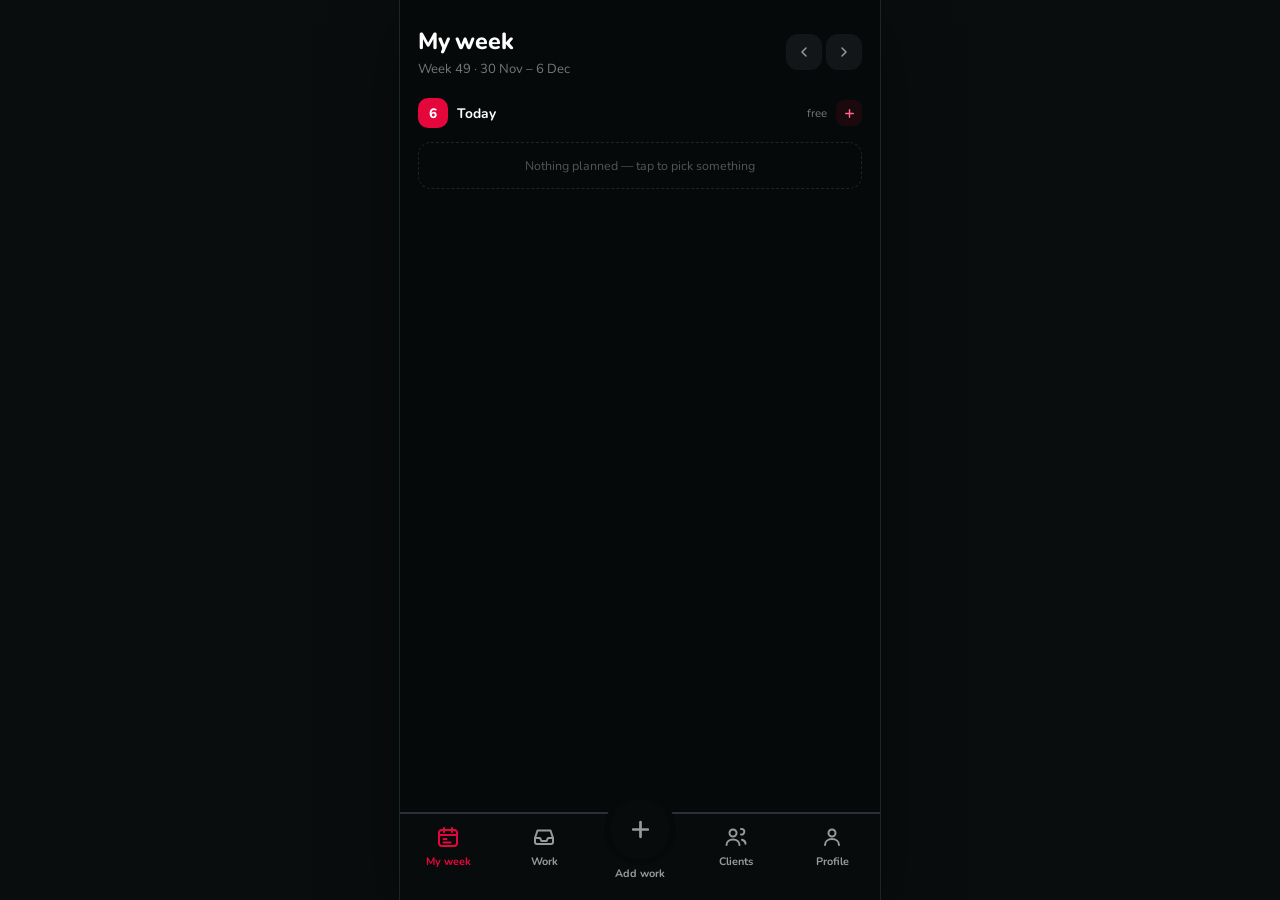
==== commit 097d9683: "Enhance job status display and update status management" ====
--- a/index.html
+++ b/index.html
@@ -268,7 +268,10 @@
     <span class="rail" data-role="rail"></span>
     <span class="time"><b data-role="start"></b><small data-role="end"></small></span>
     <span class="meat">
-      <span class="jobTitle" data-role="title"></span>
+      <span class="topRow">
+        <span class="jobTitle" data-role="title"></span>
+        <span class="tagChip" data-role="statusChip"><span data-role="statusText"></span></span>
+      </span>
       <span class="sub">
         <span class="subBit" data-role="clientWrap">
           <svg viewBox="0 0 24 24" fill="none" stroke="currentColor" stroke-width="2"><circle cx="12" cy="8" r="3.5"/><path d="M5 20c0-3.5 3-6 7-6s7 2.5 7 6"/></svg>
@@ -295,6 +298,7 @@
     <div class="meat">
       <button class="titleRow" data-act="open">
         <span class="wTitle" data-role="title"></span>
+        <span class="tagChip" data-role="statusChip"><span data-role="statusText"></span></span>
       </button>
       <p class="sub">
         <span class="subBit" data-role="clientWrap">
--- a/style.css
+++ b/style.css
@@ -61,11 +61,11 @@
        A card's colour comes from where the job stands with the client, so
        these are the only tints a card ever wears. Priority is a tag now, and
        lives in the --prio-* set below. */
-    --status-available: #8A949C;
-    --status-quote:     #9B7BFF;
-    --status-movable:   #FFBB00;
-    --status-agreed:    #5ECB7F;
-    --status-done:      #5A6168;
+    --status-available:  #8A949C;   /* grey  — nothing arranged */
+    --status-canmove:    #FF7A2F;   /* orange — pencilled in */
+    --status-agreedmove: #FFC400;   /* yellow — agreed, but shiftable */
+    --status-agreed:     #E5063C;   /* red    — fixed, do not move */
+    --status-done:       #5ECB7F;   /* green  — finished */
 
     /* priority, worn only by its own chip */
     --prio-urgent: #E5063C;
@@ -420,8 +420,11 @@
     /* Full bleed: the negative side margins cancel the list's padding so the
        header covers the cards edge to edge as they pass under it, and its own
        padding puts the text back in line with them. */
-    margin: 0 -18px 8px;
-    padding: 10px 18px 8px;
+    /* No bottom margin: a sticky box is held inside its containing block by
+       its MARGIN box, so a margin here would stop the header short of the end
+       of its own day and hand over to the next one with a gap. */
+    margin: 0 -18px;
+    padding: 10px 18px 14px;
     background-color: var(--bg-app);
 }
 .dayJobs { position: relative; z-index: 1; display: flow-root; }
@@ -492,9 +495,20 @@
     background-color: var(--tone, var(--bg-chip));
 }
 .job .meat { flex: 1; min-width: 0; }
+/* Title on the left, status on the right: the status is the one label that
+   says where this job stands, so it gets the corner to itself. */
+.topRow {
+    display: flex;
+    align-items: flex-start;
+    gap: 8px;
+    margin-bottom: 3px;
+}
+.topRow .tagChip, .titleRow .tagChip { flex: 0 0 auto; margin-top: 1px; }
+
 .job .jobTitle {
     display: block;
-    margin-bottom: 3px;
+    flex: 1;
+    min-width: 0;
     font-size: .92rem;
     font-weight: 700;
     line-height: 1.3;
@@ -1318,6 +1332,9 @@
     display: flex;
     align-items: center;
     gap: 11px;
+    /* a <button> sizes to its content, so rows in a plain block container (the
+       Profile page) would each come out a different width */
+    width: 100%;
     padding: 13px;
     border-radius: 12px;
     background-color: var(--bg-card);
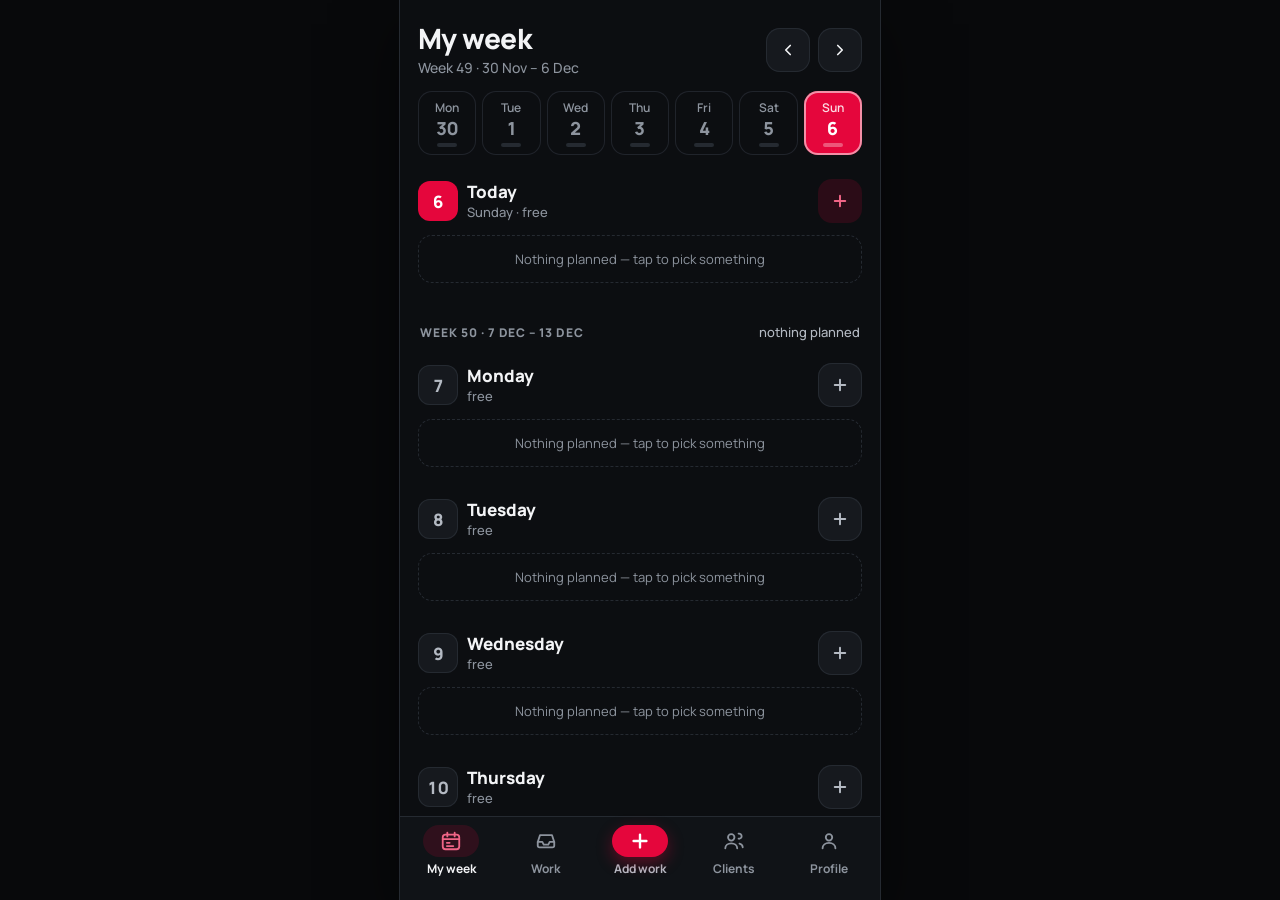
==== commit 29620849: "changed the general style of the app" ====
--- a/index.html
+++ b/index.html
@@ -5,7 +5,7 @@
 <!-- user-scalable=no: this is a phone app, and pinch-zoom over a fixed navbar
      only ever leaves people stranded half-zoomed. -->
 <meta name="viewport" content="width=device-width, initial-scale=1, maximum-scale=1, user-scalable=no, viewport-fit=cover">
-<meta name="theme-color" content="#050909">
+<meta name="theme-color" content="#0C0E11">
 <meta name="description" content="MB app demo — incoming work in, a planned week out.">
 <meta name="apple-mobile-web-app-capable" content="yes">
 <meta name="apple-mobile-web-app-status-bar-style" content="black-translucent">
@@ -15,7 +15,7 @@
 <link rel="apple-touch-icon" href="assets/icon.svg">
 <link rel="preconnect" href="https://fonts.googleapis.com">
 <link rel="preconnect" href="https://fonts.gstatic.com" crossorigin>
-<link href="https://fonts.googleapis.com/css2?family=Nunito:wght@400;600;700;800&family=Montserrat:wght@700;800&display=swap" rel="stylesheet">
+<link href="https://fonts.googleapis.com/css2?family=Manrope:wght@400;500;600;700;800&family=Montserrat:wght@700;800&display=swap" rel="stylesheet">
 <link rel="stylesheet" href="style.css">
 </head>
 <body>
@@ -48,9 +48,13 @@
             </button>
           </div>
         </div>
+        <!-- One button per day, built by the page: tap one to jump to it. -->
+        <div class="weekStrip" data-role="weekStrip"></div>
+        <!-- Floats over the list (see .todayJump) whenever another week is
+             scrolled into view, so it never pushes the list around. -->
         <button class="todayJump" data-act="thisWeek" hidden>
           <svg viewBox="0 0 24 24" fill="none" stroke="currentColor" stroke-width="2.2" stroke-linecap="round" stroke-linejoin="round"><path d="M3 12h13M11 7l5 5-5 5M20 5v14"/></svg>
-          Back to this week
+          Back to today
         </button>
       </header>
 
@@ -65,15 +69,14 @@
             <h1 class="hdrTitle">Work</h1>
             <p class="hdrSub" data-role="workSub">—</p>
           </div>
-          <button class="iconBtn" data-act="toggleSearch" aria-label="Search">
-            <svg viewBox="0 0 24 24" fill="none" stroke="currentColor" stroke-width="2.2" stroke-linecap="round"><circle cx="11" cy="11" r="7"/><path d="m20 20-3.5-3.5"/></svg>
-          </button>
         </div>
 
-        <div class="searchWrap" data-role="searchWrap" hidden>
+        <!-- Always out: searching is how you find the job someone is calling
+             about, so it should not hide behind an icon. -->
+        <div class="searchWrap">
           <svg class="searchIcon" viewBox="0 0 24 24" fill="none" stroke="currentColor" stroke-width="2.2" stroke-linecap="round"><circle cx="11" cy="11" r="7"/><path d="m20 20-3.5-3.5"/></svg>
-          <input class="searchInp" data-role="search" type="search" placeholder="Title, client or place…" autocomplete="off">
-          <button class="searchClear" data-act="clearSearch" aria-label="Clear search">&times;</button>
+          <input class="searchInp" data-role="search" type="search" placeholder="Title, client or place…" autocomplete="off" aria-label="Search work">
+          <button class="searchClear" data-act="clearSearch" data-role="searchClear" aria-label="Clear search" hidden>&times;</button>
         </div>
 
         <!-- One chip per status, built by the page so the labels and colours
@@ -253,8 +256,10 @@
   <div class="day">
     <div class="dayHead">
       <div class="dayNum" data-role="num"></div>
-      <div class="dayName" data-role="name"></div>
-      <div class="dayLoad" data-role="load"></div>
+      <div class="dayText">
+        <div class="dayName" data-role="name"></div>
+        <div class="dayLoad" data-role="load"></div>
+      </div>
       <button class="dayAdd" data-act="addToDay" aria-label="Add work to this day">
         <svg viewBox="0 0 24 24" fill="none" stroke="currentColor" stroke-width="2.6" stroke-linecap="round"><path d="M12 5v14M5 12h14"/></svg>
       </button>
@@ -270,7 +275,6 @@
     <span class="meat">
       <span class="topRow">
         <span class="jobTitle" data-role="title"></span>
-        <span class="tagChip" data-role="statusChip"><span data-role="statusText"></span></span>
       </span>
       <span class="sub">
         <span class="subBit" data-role="clientWrap">
@@ -278,13 +282,23 @@
           <span data-role="client"></span>
         </span>
         <span class="sep" data-role="sep">·</span>
-        <span class="subBit" data-role="locWrap">
+        <span class="subBit place" data-role="locWrap">
           <svg viewBox="0 0 24 24" fill="none" stroke="currentColor" stroke-width="2"><path d="M12 21s7-6.3 7-11a7 7 0 1 0-14 0c0 4.7 7 11 7 11z"/><circle cx="12" cy="10" r="2.5"/></svg>
           <span data-role="location"></span>
         </span>
       </span>
       <span class="chips" data-role="chips"></span>
     </span>
+  </button>
+</template>
+
+<!-- A day in the strip under the My week header. --load (set from JS) is how
+     full the day is, as a percentage of a fifth of the working week. -->
+<template id="tpl-stripDay">
+  <button class="stripDay" data-act="jumpToDay">
+    <b data-role="name"></b>
+    <span data-role="num"></span>
+    <i aria-hidden="true"></i>
   </button>
 </template>
 
@@ -298,7 +312,6 @@
     <div class="meat">
       <button class="titleRow" data-act="open">
         <span class="wTitle" data-role="title"></span>
-        <span class="tagChip" data-role="statusChip"><span data-role="statusText"></span></span>
       </button>
       <p class="sub">
         <span class="subBit" data-role="clientWrap">
@@ -306,7 +319,7 @@
           <span data-role="client"></span>
         </span>
         <span class="sep" data-role="sep">·</span>
-        <span class="subBit" data-role="locWrap">
+        <span class="subBit place" data-role="locWrap">
           <svg viewBox="0 0 24 24" fill="none" stroke="currentColor" stroke-width="2"><path d="M12 21s7-6.3 7-11a7 7 0 1 0-14 0c0 4.7 7 11 7 11z"/><circle cx="12" cy="10" r="2.5"/></svg>
           <span data-role="location"></span>
         </span>
--- a/style.css
+++ b/style.css
@@ -9,86 +9,100 @@
    A light theme can be added later by overriding this block
    under html[data-theme="light"]; never put a hex literal in
    the markup or in JS (JS uses var(--...) strings).
+
+   Two rules hold the palette together:
+   - crimson means "act on this": the main button, today, urgent,
+     the nav badge. It is never a status.
+   - white means "selected": an active filter, a picked chip.
+   Every colour that carries text clears 4.5:1 on a card.
    ============================================================ */
 :root {
     color-scheme: dark;
 
     /* backgrounds, darkest to lightest */
-    --bg-app: #050909;
-    --bg-deep: #070B0B;
-    --bg-inset: #0E1214;
-    --bg-card: #131619;
-    --bg-raised: #1a1f25;
-    --bg-slate: #263238;
-    --bg-chip: #2B3038;
-    --bg-selected: #241317;
-    --bg-glass: rgba(13, 16, 19, .94);
-    --divider: #1a1414;
-    --edge: #1e242a;
-
-    /* text, brightest to dimmest */
+    --bg-app: #0C0E11;
+    --bg-deep: #101317;
+    --bg-inset: #111418;
+    --bg-card: #16191E;
+    --bg-raised: #1E2228;
+    --bg-slate: #2A2F37;
+    --bg-chip: #2A2F37;
+    --bg-selected: #241419;
+    --bg-glass: rgba(12, 14, 17, .94);
+    --divider: #20242B;
+    --edge: #252A31;
+    --edge-soft: #20242B;
+
+    /* text, brightest to dimmest. --text-muted is the floor for anything
+       you read; --text-ghost is only ever a line or an icon. */
     --text-bright: #ffffff;
-    --text-primary: #f0f0f0;
-    --text-secondary: #999999;
-    --text-muted: #888888;
-    --text-dim: #777777;
-    --text-faint: #555555;
-    --text-ghost: #333333;
+    --text-primary: #F3F4F6;
+    --text-secondary: #B4BAC3;
+    --text-muted: #8D949E;
+    --text-dim: #8D949E;
+    --text-faint: #8D949E;
+    --text-ghost: #3A414A;
+    /* text on a white (selected) chip */
+    --text-on-light: #0C0E11;
+    --text-on-light-soft: #4A515B;
 
     /* accent (brand red) */
     --accent: #E5063C;
     --accent-deep: #A3042D;
-    --accent-soft: #FF668C;
-    --accent-tint: rgba(229, 6, 60, .10);
-    --accent-line: rgba(229, 6, 60, .22);
-    --accent-glow: rgba(229, 6, 60, .45);
-
-    /* status — warning carries "high priority" so it never competes
-       with the brand red, which only ever means urgent / now */
+    --accent-soft: #EF6586;
+    --accent-tint: rgba(229, 6, 60, .14);
+    --accent-line: rgba(229, 6, 60, .32);
+    --accent-glow: rgba(229, 6, 60, .35);
+
+    /* warning carries "high priority" and "over the week" so it never
+       competes with the brand red, which only ever means urgent / now */
     --warning: #FFBB00;
     --warning-tint: rgba(255, 187, 0, .13);
     --warning-line: rgba(255, 187, 0, .30);
-    --orange: #FF9500;
-    --success: #5ECB7F;
-    --success-tint: rgba(94, 203, 127, .14);
+    --orange: #FF8A3D;
+    --success: #4FCB7E;
+    --success-tint: rgba(79, 203, 126, .14);
 
     /* dimmed page behind a sheet */
-    --scrim: rgba(5, 9, 9, .66);
+    --scrim: rgba(5, 7, 9, .66);
     --shadow-sheet: 0 -18px 50px rgba(0, 0, 0, .6);
     --shadow-toast: 0 8px 24px rgba(0, 0, 0, .45);
 
     /* ---- status colours ----
        A card's colour comes from where the job stands with the client, so
        these are the only tints a card ever wears. Priority is a tag now, and
-       lives in the --prio-* set below. */
-    --status-available:  #8A949C;   /* grey  — nothing arranged */
-    --status-canmove:    #FF7A2F;   /* orange — pencilled in */
-    --status-agreedmove: #FFC400;   /* yellow — agreed, but shiftable */
-    --status-agreed:     #E5063C;   /* red    — fixed, do not move */
-    --status-done:       #5ECB7F;   /* green  — finished */
+       lives in the --prio-* set below. Agreed is blue, not red: red is
+       kept for urgent. The status glyph (see "Status glyph" below) fills up
+       as a job firms up, so the ladder also reads without the colour. */
+    --status-available:  #9AA3AE;   /* grey   — nothing arranged */
+    --status-canmove:    #FF8A3D;   /* orange — pencilled in */
+    --status-agreedmove: #F5C518;   /* yellow — agreed, but shiftable */
+    --status-agreed:     #5B9BFF;   /* blue   — fixed, do not move */
+    --status-done:       #4FCB7E;   /* green  — finished */
 
     /* priority, worn only by its own chip */
     --prio-urgent: #E5063C;
-    --prio-high:   #FF9500;
-    --prio-low:    #6B737A;
-
-    /* the palette a custom tag can be given */
-    --tag-red:    #E5063C;
-    --tag-orange: #FF7A2F;
-    --tag-amber:  #FFBB00;
-    --tag-green:  #5ECB7F;
-    --tag-teal:   #22B8B0;
-    --tag-violet: #9B7BFF;
-    --tag-pink:   #FF6FA5;
-    --tag-grey:   #8A949C;
+    --prio-high:   #FFBB00;
+    --prio-low:    #8D949E;
+
+    /* the palette a custom tag can be given — a tag only ever shows it as a
+       dot, so these never compete with the status colours */
+    --tag-red:    #F0506E;
+    --tag-orange: #FF8A3D;
+    --tag-amber:  #F5C518;
+    --tag-green:  #4FCB7E;
+    --tag-teal:   #2EC4B6;
+    --tag-violet: #A48BFF;
+    --tag-pink:   #FF7EB6;
+    --tag-grey:   #9AA3AE;
 
     /* the canvas the app column sits on, on a wide screen */
-    --board-bg: #0a0d0e;
+    --board-bg: #08090B;
 
     /* safe-area insets (real values inside a standalone/native shell) */
     --safe-top: env(safe-area-inset-top, 0px);
     --safe-bottom: env(safe-area-inset-bottom, 0px);
-    --nav-h: 88px;
+    --nav-h: 84px;
 }
 
 * { box-sizing: border-box; }
@@ -118,7 +132,7 @@
 body {
     background-color: var(--board-bg);
     color: var(--text-primary);
-    font-family: 'Nunito', sans-serif;
+    font-family: 'Manrope', system-ui, sans-serif;
     font-size: 16px;
     -webkit-font-smoothing: antialiased;
     overscroll-behavior-y: none;
@@ -181,53 +195,125 @@
 /* ---------- page header ---------- */
 .hdr {
     flex: 0 0 auto;
-    padding: calc(26px + var(--safe-top)) 18px 10px;
+    padding: calc(22px + var(--safe-top)) 18px 12px;
     background-color: var(--bg-app);
 }
-.hdrTop { display: flex; align-items: center; justify-content: space-between; gap: 10px; }
+.hdrTop { display: flex; align-items: center; justify-content: space-between; gap: 12px; }
 .hdrText { min-width: 0; }
 .hdrTitle {
     margin: 0;
-    font-size: 1.45rem;
+    font-size: 1.75rem;
+    line-height: 1.2;
     font-weight: 800;
-    letter-spacing: -.01em;
-    color: var(--text-bright);
-}
-.hdrSub { margin: 3px 0 0; font-size: .82rem; color: var(--text-dim); }
-
-.stepper { display: flex; align-items: center; gap: 4px; flex: 0 0 auto; }
-
+    letter-spacing: -.02em;
+    color: var(--text-primary);
+}
+.hdrSub { margin: 2px 0 0; font-size: .875rem; line-height: 1.4; font-weight: 500; color: var(--text-muted); }
+
+.stepper { display: flex; align-items: center; gap: 8px; flex: 0 0 auto; }
+
+/* 44px: the smallest thing a thumb hits reliably. */
 .iconBtn {
-    width: 36px;
-    height: 36px;
-    border-radius: 12px;
-    background-color: var(--bg-card);
-    color: var(--text-secondary);
+    width: 44px;
+    height: 44px;
+    border-radius: 14px;
+    background-color: var(--bg-card);
+    box-shadow: inset 0 0 0 1px var(--edge);
+    color: var(--text-primary);
     display: grid;
     place-items: center;
     flex: 0 0 auto;
     transition: background-color .15s ease, color .15s ease;
 }
-.iconBtn svg { width: 16px; height: 16px; }
+.iconBtn svg { width: 18px; height: 18px; }
 .iconBtn:hover { background-color: var(--bg-raised); color: var(--text-bright); }
 .iconBtn:active { transform: scale(.94); }
-.iconBtn.small { width: 28px; height: 28px; border-radius: 9px; }
-.iconBtn.small svg { width: 14px; height: 14px; }
-
+.iconBtn.small { width: 40px; height: 40px; border-radius: 12px; }
+.iconBtn.small svg { width: 16px; height: 16px; }
+
+/* Floats just above the nav rather than sitting in the header: it comes and
+   goes as you scroll between weeks, and in the header it would shove the
+   whole list down every time it did. */
 .todayJump {
-    display: flex;
-    align-items: center;
-    gap: 7px;
-    margin-top: 11px;
-    padding: 8px 13px;
-    border-radius: 10px;
-    background-color: var(--accent-tint);
-    box-shadow: inset 0 0 0 1px var(--accent-line);
-    color: var(--accent-soft);
-    font-size: .78rem;
-    font-weight: 700;
-}
-.todayJump svg { width: 14px; height: 14px; flex: 0 0 auto; }
+    position: fixed;
+    left: 50%;
+    bottom: calc(var(--nav-h) + 14px + var(--safe-bottom));
+    transform: translateX(-50%);
+    z-index: 16;
+    display: flex;
+    align-items: center;
+    gap: 8px;
+    min-height: 44px;
+    padding: 0 18px;
+    border-radius: 999px;
+    background-color: var(--bg-raised);
+    box-shadow: 0 8px 24px rgba(0, 0, 0, .5), inset 0 0 0 1px var(--edge);
+    color: var(--text-primary);
+    font-size: .875rem;
+    font-weight: 700;
+    white-space: nowrap;
+}
+.todayJump svg { width: 16px; height: 16px; flex: 0 0 auto; color: var(--accent-soft); }
+.todayJump:active { transform: translateX(-50%) scale(.96); }
+
+/* ---------- the week at a glance ----------
+   One button per day under the My week header. The bar is how full that
+   day is against a fifth of the working week; amber once it runs over. */
+.weekStrip {
+    display: grid;
+    grid-template-columns: repeat(7, minmax(0, 1fr));
+    gap: 6px;
+    margin-top: 14px;
+}
+.stripDay {
+    height: 64px;
+    border-radius: 14px;
+    background-color: var(--bg-card);
+    box-shadow: inset 0 0 0 1px var(--edge-soft);
+    display: flex;
+    flex-direction: column;
+    align-items: center;
+    justify-content: center;
+    gap: 3px;
+    text-align: center;
+}
+.stripDay:active { transform: scale(.95); }
+.stripDay b { font-size: .75rem; line-height: 1.3; font-weight: 600; color: var(--text-muted); }
+.stripDay span {
+    font-size: 1.125rem;
+    line-height: 1.2;
+    font-weight: 800;
+    color: var(--text-primary);
+    font-variant-numeric: tabular-nums;
+}
+.stripDay i {
+    display: block;
+    width: 20px;
+    height: 4px;
+    border-radius: 2px;
+    background-color: var(--edge);
+    overflow: hidden;
+}
+.stripDay i::after {
+    content: '';
+    display: block;
+    width: var(--load, 0%);
+    height: 100%;
+    border-radius: 2px;
+    background-color: var(--text-secondary);
+}
+.stripDay.over i::after { background-color: var(--warning); }
+.stripDay.past { background-color: transparent; }
+.stripDay.past span { color: var(--text-muted); }
+.stripDay.past i::after { background-color: var(--text-ghost); }
+/* the day at the top of the list right now — the strip follows the scroll */
+.stripDay.atTop { background-color: var(--bg-raised); box-shadow: inset 0 0 0 2px var(--text-muted); }
+.stripDay.today { background-color: var(--accent); box-shadow: none; }
+.stripDay.today.atTop { box-shadow: inset 0 0 0 2px rgba(255, 255, 255, .55); }
+.stripDay.today b { color: rgba(255, 255, 255, .86); }
+.stripDay.today span { color: var(--text-bright); }
+.stripDay.today i { background-color: rgba(255, 255, 255, .32); }
+.stripDay.today i::after { background-color: var(--text-bright); }
 
 /* ---------- scrolling body ---------- */
 .body {
@@ -245,21 +331,24 @@
 /* ============================================================
    Shared pieces
    ============================================================ */
-.card { background-color: var(--bg-card); border-radius: 14px; }
-
+.card { background-color: var(--bg-card); border-radius: 16px; }
+
+/* Plain facts: a duration, a deadline, "any time". Pills, never coloured
+   unless the fact itself needs acting on. */
 .chip {
     display: inline-flex;
     align-items: center;
     gap: 5px;
-    padding: 4px 9px;
-    border-radius: 8px;
-    background-color: var(--bg-chip);
-    color: var(--text-secondary);
-    font-size: .7rem;
-    font-weight: 600;
+    height: 26px;
+    padding: 0 10px;
+    border-radius: 999px;
+    background-color: var(--bg-raised);
+    color: var(--text-secondary);
+    font-size: .75rem;
+    font-weight: 700;
     white-space: nowrap;
 }
-.chip svg { width: 11px; height: 11px; flex: 0 0 auto; }
+.chip svg { width: 12px; height: 12px; flex: 0 0 auto; }
 .chip.accent {
     background-color: var(--accent-tint);
     color: var(--accent-soft);
@@ -267,36 +356,99 @@
 }
 .chip.warn { background-color: var(--warning-tint); color: var(--warning); }
 .chip.ok { background-color: var(--success-tint); color: var(--success); }
-.chip.ghost { background-color: transparent; color: var(--text-faint); box-shadow: inset 0 0 0 1px var(--edge); }
+.chip.ghost { background-color: transparent; color: var(--text-muted); box-shadow: inset 0 0 0 1px var(--edge); }
 
 /* A chip that carries its own colour. --tone is set from JS to one of the
-   palette variables; colour-mix keeps the fill a tint of it so the text stays
-   readable without a second variable per colour. */
+   palette variables. The three kinds look deliberately different, so a
+   status, a priority and a tag can never be mistaken for one another:
+   - a status (data-status) is tinted in its colour and wears the glyph,
+   - a priority (data-prio) is neutral with an arrow; only urgent is filled,
+   - a tag (.isTag) is neutral with a dot of its colour. */
 .tagChip {
     display: inline-flex;
     align-items: center;
-    gap: 5px;
-    padding: 4px 9px;
-    border-radius: 20px;
-    font-size: .68rem;
-    font-weight: 800;
-    letter-spacing: .04em;
-    text-transform: uppercase;
+    gap: 6px;
+    height: 26px;
+    padding: 0 10px;
+    border-radius: 999px;
+    font-size: .75rem;
+    font-weight: 700;
     white-space: nowrap;
+    color: var(--text-secondary);
+    background-color: var(--bg-raised);
+}
+.tagChip[data-status] {
+    padding-left: 8px;
     color: var(--tone, var(--text-secondary));
-    background-color: color-mix(in srgb, var(--tone, #888) 16%, transparent);
-    box-shadow: inset 0 0 0 1px color-mix(in srgb, var(--tone, #888) 34%, transparent);
+    background-color: color-mix(in srgb, var(--tone, #888) 14%, transparent);
 }
 /* Browsers without colour-mix still get a readable chip. */
 @supports not (background-color: color-mix(in srgb, red 10%, transparent)) {
-    .tagChip { background-color: var(--bg-chip); }
-}
+    .tagChip[data-status] { background-color: var(--bg-raised); }
+}
+.tagChip.isTag { padding-left: 9px; }
+.tagChip.isTag::before {
+    content: '';
+    width: 8px;
+    height: 8px;
+    border-radius: 50%;
+    flex: 0 0 auto;
+    background-color: var(--tone, var(--text-muted));
+}
+.tagChip[data-prio] { padding-left: 8px; }
+.tagChip[data-prio]::before {
+    content: '';
+    width: 12px;
+    height: 12px;
+    flex: 0 0 auto;
+    background-color: currentColor;
+    -webkit-mask: var(--icon) center / contain no-repeat;
+    mask: var(--icon) center / contain no-repeat;
+}
+.tagChip[data-prio="urgent"] {
+    --icon: url("data:image/svg+xml,%3Csvg xmlns='http://www.w3.org/2000/svg' viewBox='0 0 24 24' fill='none' stroke='black' stroke-width='3.2' stroke-linecap='round'%3E%3Cpath d='M12 5v9M12 19h.01'/%3E%3C/svg%3E");
+    background-color: var(--prio-urgent);
+    color: var(--text-bright);
+    font-weight: 800;
+}
+.tagChip[data-prio="high"] {
+    --icon: url("data:image/svg+xml,%3Csvg xmlns='http://www.w3.org/2000/svg' viewBox='0 0 24 24' fill='none' stroke='black' stroke-width='2.8' stroke-linecap='round' stroke-linejoin='round'%3E%3Cpath d='M12 19V5M6 11l6-6 6 6'/%3E%3C/svg%3E");
+    color: var(--text-primary);
+}
+.tagChip[data-prio="high"]::before { background-color: var(--prio-high); }
+.tagChip[data-prio="low"] {
+    --icon: url("data:image/svg+xml,%3Csvg xmlns='http://www.w3.org/2000/svg' viewBox='0 0 24 24' fill='none' stroke='black' stroke-width='2.8' stroke-linecap='round' stroke-linejoin='round'%3E%3Cpath d='M12 5v14M6 13l6 6 6-6'/%3E%3C/svg%3E");
+}
+.tagChip[data-prio="low"]::before { background-color: var(--prio-low); }
 .tagChip.solid {
     color: var(--text-bright);
     background-color: var(--tone);
     box-shadow: none;
 }
 
+/* ---------- Status glyph ----------
+   How firm a job is, drawn as a circle that fills up: empty, a third, two
+   thirds, full, full with a tick. Set by data-status (see chips.js), with
+   --tone carrying the colour. */
+[data-status] { --fill: transparent; }
+[data-status="canmove"] { --fill: conic-gradient(var(--tone) 0 33%, transparent 0); }
+[data-status="agreedmove"] { --fill: conic-gradient(var(--tone) 0 66%, transparent 0); }
+[data-status="agreed"] { --fill: var(--tone); }
+[data-status="done"] {
+    --fill: url("data:image/svg+xml,%3Csvg xmlns='http://www.w3.org/2000/svg' viewBox='0 0 24 24' fill='none' stroke='%230C0E11' stroke-width='4' stroke-linecap='round' stroke-linejoin='round'%3E%3Cpath d='M5 12.5l4.5 4.5L19 7.5'/%3E%3C/svg%3E") center / 70% no-repeat, var(--tone);
+}
+.tagChip[data-status]::before,
+.fchip[data-status]::before {
+    content: '';
+    width: 12px;
+    height: 12px;
+    flex: 0 0 auto;
+    box-sizing: border-box;
+    border-radius: 50%;
+    border: 1.5px solid var(--tone);
+    background: var(--fill);
+}
+
 .statusDot {
     width: 11px;
     height: 11px;
@@ -304,24 +456,36 @@
     flex: 0 0 auto;
     background-color: var(--tone, var(--bg-chip));
 }
+.statusDot[data-status] {
+    width: 18px;
+    height: 18px;
+    box-sizing: border-box;
+    border: 2px solid var(--tone);
+    background: var(--fill);
+}
+
+/* the tick that marks the current choice in a picker sheet */
+.menuMark { display: grid; place-items: center; flex: 0 0 auto; color: var(--text-primary); }
+.menuMark svg { width: 18px; height: 18px; }
 
 .sectionLabel {
     display: flex;
     align-items: center;
     justify-content: space-between;
     gap: 10px;
-    margin: 20px 2px 9px;
-    font-size: .72rem;
-    font-weight: 700;
+    margin: 22px 2px 10px;
+    font-size: .75rem;
+    font-weight: 800;
     letter-spacing: .08em;
     text-transform: uppercase;
-    color: var(--text-faint);
+    color: var(--text-muted);
 }
 .sectionLabel .plain {
     letter-spacing: 0;
     text-transform: none;
-    font-weight: 600;
-    color: var(--text-dim);
+    font-size: .8125rem;
+    font-weight: 500;
+    color: var(--text-secondary);
     flex: 0 0 auto;
 }
 
@@ -329,28 +493,28 @@
     display: flex;
     flex-direction: column;
     align-items: center;
-    gap: 9px;
+    gap: 10px;
     padding: 46px 24px;
     text-align: center;
-    color: var(--text-dim);
-}
-.emptyState svg { width: 42px; height: 42px; color: var(--text-ghost); }
-.emptyState p { margin: 0; font-size: .95rem; font-weight: 700; color: var(--text-secondary); }
-.emptyState small { font-size: .82rem; color: var(--text-faint); max-width: 30ch; line-height: 1.5; }
+    color: var(--text-muted);
+}
+.emptyState svg { width: 44px; height: 44px; color: var(--text-ghost); }
+.emptyState p { margin: 0; font-size: 1rem; font-weight: 700; color: var(--text-secondary); }
+.emptyState small { font-size: .875rem; color: var(--text-muted); max-width: 30ch; line-height: 1.5; }
 
 /* ============================================================
    Page 1 — my week
    ============================================================ */
-.capCard { padding: 14px 15px; margin-top: 6px; }
-.capTop { display: flex; align-items: flex-start; justify-content: space-between; gap: 10px; margin-bottom: 11px; }
-.capBig { font-size: 1.35rem; font-weight: 800; color: var(--text-bright); line-height: 1; }
-.capBig small { font-size: .8rem; font-weight: 600; color: var(--text-dim); }
-.capUnder { font-size: .74rem; color: var(--text-dim); margin-top: 4px; }
-.capMeta { font-size: .72rem; color: var(--text-dim); text-align: right; line-height: 1.5; flex: 0 0 auto; }
+.capCard { padding: 16px; margin-top: 6px; }
+.capTop { display: flex; align-items: flex-start; justify-content: space-between; gap: 12px; margin-bottom: 12px; }
+.capBig { font-size: 1.5rem; font-weight: 800; color: var(--text-primary); line-height: 1; font-variant-numeric: tabular-nums; }
+.capBig small { font-size: .875rem; font-weight: 600; color: var(--text-muted); }
+.capUnder { font-size: .8125rem; color: var(--text-muted); margin-top: 6px; }
+.capMeta { font-size: .8125rem; color: var(--text-secondary); text-align: right; line-height: 1.5; flex: 0 0 auto; }
 
 .bar {
     display: flex;
-    height: 8px;
+    height: 10px;
     border-radius: 5px;
     background-color: var(--bg-inset);
     overflow: hidden;
@@ -360,9 +524,9 @@
 .bar i.filled { background-color: var(--accent); }
 .bar i.over { background-color: var(--warning); }
 
-.capLegend { display: flex; flex-wrap: wrap; gap: 13px; margin-top: 9px; font-size: .68rem; color: var(--text-dim); }
-.capLegend span { display: flex; align-items: center; gap: 5px; }
-.dot { width: 7px; height: 7px; border-radius: 50%; flex: 0 0 auto; }
+.capLegend { display: flex; flex-wrap: wrap; gap: 14px; margin-top: 10px; font-size: .75rem; color: var(--text-secondary); }
+.capLegend span { display: flex; align-items: center; gap: 6px; }
+.dot { width: 8px; height: 8px; border-radius: 50%; flex: 0 0 auto; }
 .dotDone { background-color: var(--accent-deep); }
 .dotAhead { background-color: var(--accent); }
 .dotFree { background-color: var(--bg-inset); box-shadow: inset 0 0 0 1px var(--bg-chip); }
@@ -371,31 +535,36 @@
 .nudge {
     display: flex;
     align-items: center;
-    gap: 11px;
+    gap: 12px;
     width: 100%;
     padding: 12px 14px;
-    margin-top: 10px;
-    border-radius: 14px;
+    margin-top: 4px;
+    border-radius: 16px;
     background-color: var(--accent-tint);
     box-shadow: inset 0 0 0 1px var(--accent-line);
 }
 .nudge:active { transform: scale(.99); }
 .nudge .nIcon {
-    width: 30px;
-    height: 30px;
-    border-radius: 9px;
+    width: 36px;
+    height: 36px;
+    border-radius: 11px;
     background-color: var(--accent);
     color: var(--text-bright);
     display: grid;
     place-items: center;
     flex: 0 0 auto;
 }
-.nudge .nIcon svg { width: 15px; height: 15px; }
+.nudge .nIcon svg { width: 18px; height: 18px; }
 .nudge .nText { min-width: 0; }
-.nudge .nText b { display: block; font-size: .84rem; font-weight: 700; color: var(--text-bright); }
-.nudge .nText small { display: block; font-size: .74rem; color: var(--accent-soft); margin-top: 2px; }
+.nudge .nText b { display: block; font-size: .9375rem; line-height: 1.35; font-weight: 700; color: var(--text-primary); }
+.nudge .nText small { display: block; font-size: .8125rem; line-height: 1.4; font-weight: 500; color: var(--accent-soft); margin-top: 2px; }
 .nudge .chev { margin-left: auto; color: var(--accent-soft); display: flex; flex: 0 0 auto; }
-.nudge .chev svg { width: 16px; height: 16px; }
+.nudge .chev svg { width: 18px; height: 18px; }
+
+/* My week is one long list that grows at both ends. week.js keeps the view
+   steady itself when a week is added above, so the browser's own scroll
+   anchoring must stay out of it or the two would both correct the jump. */
+.page[data-page="week"] .body { overflow-anchor: none; }
 
 /* The gap between two days has to sit INSIDE the day above. A sticky header
    can only travel to the bottom of its own content box, so padding here would
@@ -424,120 +593,122 @@
        its MARGIN box, so a margin here would stop the header short of the end
        of its own day and hand over to the next one with a gap. */
     margin: 0 -18px;
-    padding: 10px 18px 14px;
+    padding: 12px 18px 12px;
     background-color: var(--bg-app);
 }
 .dayJobs { position: relative; z-index: 1; display: flow-root; }
 .dayJobs > :last-child { margin-bottom: 18px; }
-
-/* Lets the last day be scrolled up to the top of the list, so arriving on
-   today always puts today under the header rather than wherever the content
-   happens to end. Sized from JS to the height of the final day. */
-.weekTail { flex: 0 0 auto; }
 .dayNum {
-    width: 30px;
-    height: 30px;
-    border-radius: 10px;
-    background-color: var(--bg-raised);
+    width: 40px;
+    height: 40px;
+    border-radius: 12px;
+    background-color: var(--bg-card);
+    box-shadow: inset 0 0 0 1px var(--edge);
     color: var(--text-secondary);
     display: grid;
     place-items: center;
-    font-size: .85rem;
+    font-size: 1.0625rem;
     font-weight: 800;
-    flex: 0 0 auto;
-}
-.dayName { font-size: .86rem; font-weight: 700; color: var(--text-primary); }
-.dayLoad { margin-left: auto; font-size: .72rem; color: var(--text-dim); flex: 0 0 auto; }
+    font-variant-numeric: tabular-nums;
+    flex: 0 0 auto;
+}
+.dayText { flex: 1; min-width: 0; display: flex; flex-direction: column; }
+.dayName { font-size: 1.0625rem; line-height: 1.3; font-weight: 800; color: var(--text-primary); }
+.dayLoad { font-size: .8125rem; line-height: 1.4; font-weight: 500; color: var(--text-muted); }
 
 /* The per-day "+". Quiet until you reach for it, so seven of them down the
    page do not read as seven buttons demanding attention. */
 .dayAdd {
     flex: 0 0 auto;
-    width: 26px;
-    height: 26px;
-    border-radius: 8px;
+    width: 44px;
+    height: 44px;
+    border-radius: 14px;
     display: grid;
     place-items: center;
     background-color: var(--bg-card);
-    color: var(--text-dim);
+    box-shadow: inset 0 0 0 1px var(--edge);
+    color: var(--text-secondary);
     transition: background-color .15s ease, color .15s ease;
 }
-.dayAdd svg { width: 13px; height: 13px; }
-.dayAdd:hover { background-color: var(--accent); color: var(--text-bright); }
+.dayAdd svg { width: 18px; height: 18px; }
+.dayAdd:hover { background-color: var(--accent); box-shadow: none; color: var(--text-bright); }
 .dayAdd:active { transform: scale(.92); }
-.day.today .dayAdd { background-color: var(--accent-tint); color: var(--accent-soft); }
+.day.today .dayAdd { background-color: var(--accent-tint); box-shadow: none; color: var(--accent-soft); }
 .day.today .dayAdd:hover { background-color: var(--accent); color: var(--text-bright); }
-.day.today .dayNum { background-color: var(--accent); color: var(--text-bright); }
-.day.today .dayName { color: var(--text-bright); }
-.day.past { opacity: .45; }
-
+.day.today .dayNum { background-color: var(--accent); box-shadow: none; color: var(--text-bright); }
+/* Days already gone step back by colour, not by fading the whole block —
+   a half-transparent card fails contrast and reads as disabled. */
+.day.past .dayNum { background-color: transparent; color: var(--text-muted); }
+.day.past .dayName { color: var(--text-secondary); }
+
+/* The rail is flush with the card's left edge and runs its full height, so a
+   day's list can be scanned by colour. The negative margins pull it out over
+   the card's padding. */
 .job {
     display: flex;
-    gap: 11px;
+    gap: 12px;
     width: 100%;
-    padding: 12px 13px;
+    padding: 14px 14px 14px 0;
     margin-bottom: 8px;
-    border-radius: 13px;
-    background-color: var(--bg-card);
+    border-radius: 16px;
+    background-color: var(--bg-card);
+    box-shadow: inset 0 0 0 1px var(--edge-soft);
+    overflow: hidden;
 }
 .job:active { transform: scale(.99); }
-.job .time { flex: 0 0 48px; font-size: .78rem; line-height: 1.4; }
+.job .time { flex: 0 0 44px; font-size: .9375rem; line-height: 1.35; font-variant-numeric: tabular-nums; }
 /* A job with no clock time shows a dash here and says "any time" in a chip,
    rather than wrapping the words into two stacked lines. */
-.job.noTime .time b { color: var(--text-faint); font-weight: 700; }
-.job .time b { display: block; font-weight: 800; color: var(--text-bright); }
-.job .time small { display: block; font-weight: 600; color: var(--text-faint); font-size: .72rem; }
+.job.noTime .time b { color: var(--text-muted); font-weight: 700; }
+.job .time b { display: block; font-weight: 800; color: var(--text-primary); }
+.job .time small { display: block; font-weight: 600; color: var(--text-muted); font-size: .75rem; }
 /* One rail, coloured by status — set from JS as --tone. */
 .job .rail,
 .wcard .rail {
-    flex: 0 0 3px;
-    border-radius: 3px;
+    flex: 0 0 4px;
+    margin: -14px 0;
     background-color: var(--tone, var(--bg-chip));
 }
 .job .meat { flex: 1; min-width: 0; }
-/* Title on the left, status on the right: the status is the one label that
-   says where this job stands, so it gets the corner to itself. */
-.topRow {
-    display: flex;
-    align-items: flex-start;
-    gap: 8px;
-    margin-bottom: 3px;
-}
-.topRow .tagChip, .titleRow .tagChip { flex: 0 0 auto; margin-top: 1px; }
+.topRow { display: block; margin-bottom: 4px; }
 
 .job .jobTitle {
     display: block;
-    flex: 1;
     min-width: 0;
-    font-size: .92rem;
-    font-weight: 700;
-    line-height: 1.3;
-    color: var(--text-bright);
+    font-size: 1rem;
+    font-weight: 700;
+    line-height: 1.35;
+    color: var(--text-primary);
 }
 .job.isDone .jobTitle { color: var(--text-secondary); text-decoration: line-through; text-decoration-color: var(--text-ghost); }
 .job .sub, .wcard .sub {
     display: flex;
     align-items: center;
-    gap: 5px;
+    gap: 6px;
     flex-wrap: wrap;
     margin: 0;
-    font-size: .77rem;
-    color: var(--text-dim);
+    font-size: .8125rem;
+    line-height: 1.4;
+    font-weight: 500;
+    color: var(--text-secondary);
 }
 .subBit { display: inline-flex; align-items: center; gap: 5px; min-width: 0; }
-.subBit svg { width: 11px; height: 11px; opacity: .85; flex: 0 0 auto; }
+.subBit svg { width: 12px; height: 12px; opacity: .8; flex: 0 0 auto; }
+.subBit.place { color: var(--text-muted); }
 .sep { color: var(--text-ghost); }
-.job .chips, .wcard .chips { display: flex; flex-wrap: wrap; gap: 5px; margin-top: 8px; }
+.job .chips, .wcard .chips { display: flex; flex-wrap: wrap; gap: 6px; margin-top: 10px; }
+.job .chips:empty, .wcard .chips:empty { display: none; }
 
 .emptyDay {
     display: block;
     width: 100%;
+    min-height: 48px;
     padding: 14px;
-    border-radius: 13px;
+    border-radius: 14px;
     border: 1px dashed var(--edge);
     text-align: center;
-    font-size: .78rem;
-    color: var(--text-faint);
+    font-size: .8125rem;
+    color: var(--text-muted);
 }
 .emptyDay:hover { border-color: var(--accent-line); color: var(--accent-soft); }
 
@@ -545,11 +716,12 @@
 .pickRow {
     display: flex;
     align-items: center;
-    gap: 11px;
+    gap: 12px;
     width: 100%;
-    padding: 11px 12px;
-    margin-bottom: 7px;
-    border-radius: 12px;
+    min-height: 60px;
+    padding: 12px 12px 12px 14px;
+    margin-bottom: 8px;
+    border-radius: 14px;
     background-color: var(--bg-card);
     border: 1px solid var(--edge);
 }
@@ -558,44 +730,44 @@
 .pickMain { flex: 1; min-width: 0; }
 .pickTitle {
     display: block;
-    font-size: .9rem;
-    font-weight: 700;
-    line-height: 1.3;
-    color: var(--text-bright);
+    font-size: .9375rem;
+    font-weight: 700;
+    line-height: 1.35;
+    color: var(--text-primary);
 }
 .pickSub {
     display: block;
     margin-top: 2px;
-    font-size: .76rem;
-    color: var(--text-dim);
+    font-size: .8125rem;
+    color: var(--text-muted);
     white-space: nowrap;
     overflow: hidden;
     text-overflow: ellipsis;
 }
 .pickChip {
     flex: 0 0 auto;
-    padding: 3px 8px;
-    border-radius: 20px;
-    font-size: .62rem;
-    font-weight: 800;
-    letter-spacing: .05em;
-    text-transform: uppercase;
-    background-color: var(--bg-chip);
-    color: var(--text-muted);
-}
-.pickChip.urgent { background-color: var(--accent); color: var(--text-bright); }
+    height: 24px;
+    padding: 0 9px;
+    border-radius: 999px;
+    font-size: .75rem;
+    font-weight: 700;
+    line-height: 24px;
+    background-color: var(--bg-raised);
+    color: var(--text-secondary);
+}
+.pickChip.urgent { background-color: var(--accent); color: var(--text-bright); font-weight: 800; }
 .pickChip.high { background-color: var(--warning-tint); color: var(--warning); }
 .pickPlus {
     flex: 0 0 auto;
-    width: 26px;
-    height: 26px;
-    border-radius: 8px;
+    width: 36px;
+    height: 36px;
+    border-radius: 12px;
     display: grid;
     place-items: center;
     background-color: var(--accent-tint);
     color: var(--accent-soft);
 }
-.pickPlus svg { width: 13px; height: 13px; }
+.pickPlus svg { width: 16px; height: 16px; }
 
 /* ============================================================
    Page 2 — available work
@@ -604,46 +776,48 @@
     position: relative;
     display: flex;
     align-items: center;
-    margin-top: 11px;
+    margin-top: 14px;
 }
 .searchWrap.bare { margin-top: 0; }
 .searchIcon {
     position: absolute;
-    left: 12px;
-    width: 15px;
-    height: 15px;
-    color: var(--text-faint);
+    left: 14px;
+    width: 18px;
+    height: 18px;
+    color: var(--text-muted);
     pointer-events: none;
 }
 .searchInp {
     width: 100%;
-    padding: 11px 36px 11px 35px;
+    height: 48px;
+    padding: 0 48px 0 42px;
     border: 1px solid var(--edge);
-    border-radius: 12px;
-    background-color: var(--bg-card);
-    font-size: .88rem;
+    border-radius: 14px;
+    background-color: var(--bg-card);
+    font-size: .9375rem;
+    font-weight: 500;
     outline: none;
     -webkit-appearance: none;
 }
-.searchInp::placeholder { color: var(--text-faint); }
+.searchInp::placeholder { color: var(--text-muted); }
 .searchInp:focus { border-color: var(--accent); background-color: var(--bg-raised); }
 .searchInp::-webkit-search-cancel-button { display: none; }
 .searchClear {
     position: absolute;
-    right: 6px;
-    width: 26px;
-    height: 26px;
-    border-radius: 8px;
-    color: var(--text-faint);
-    font-size: 1.2rem;
+    right: 2px;
+    width: 44px;
+    height: 44px;
+    border-radius: 12px;
+    color: var(--text-muted);
+    font-size: 1.4rem;
     line-height: 1;
     text-align: center;
 }
 
 .filterRow {
     display: flex;
-    gap: 7px;
-    margin: 11px -18px 0;
+    gap: 8px;
+    margin: 12px -18px 0;
     padding: 0 18px 4px;
     overflow-x: auto;
     scrollbar-width: none;
@@ -651,83 +825,103 @@
 .filterRow::-webkit-scrollbar { display: none; }
 .fchip {
     flex: 0 0 auto;
-    padding: 7px 13px;
+    display: inline-flex;
+    align-items: center;
+    gap: 7px;
+    height: 40px;
+    padding: 0 14px;
     border-radius: 999px;
-    border: 1px solid transparent;
-    background-color: var(--bg-card);
-    color: var(--text-secondary);
-    font-size: .76rem;
+    background-color: var(--bg-card);
+    box-shadow: inset 0 0 0 1px var(--edge);
+    color: var(--text-secondary);
+    font-size: .8125rem;
     font-weight: 700;
     white-space: nowrap;
 }
-.fchip.on { background-color: var(--accent); color: var(--text-bright); }
-.fchip .cnt { opacity: .6; font-weight: 600; margin-left: 4px; }
-
-.sortRow { display: flex; align-items: center; justify-content: space-between; gap: 10px; margin: 12px 2px 10px; }
-.sortRow span { font-size: .76rem; color: var(--text-dim); }
-.sortRow b { color: var(--text-secondary); }
+/* Selected goes white, not red: red is kept for "act on this". */
+.fchip.on { background-color: var(--text-primary); box-shadow: none; color: var(--text-on-light); }
+.fchip .cnt { font-weight: 600; color: var(--text-muted); }
+.fchip.on .cnt { color: var(--text-on-light-soft); }
+
+.sortRow { display: flex; align-items: center; justify-content: space-between; gap: 10px; margin: 8px 2px 6px; }
+.sortRow span { font-size: .8125rem; color: var(--text-muted); }
+.sortRow b { color: var(--text-primary); }
+.sortRow .iconBtn { background-color: transparent; box-shadow: none; color: var(--text-secondary); }
 
 .wcard {
     display: flex;
+    gap: 14px;
+    padding: 14px 14px 0 0;
+    margin-bottom: 10px;
+    border-radius: 16px;
+    background-color: var(--bg-card);
+    box-shadow: inset 0 0 0 1px var(--edge-soft);
+    overflow: hidden;
+}
+.wcard .rail { margin: -14px 0 0; }
+
+.wcard .meat { flex: 1; min-width: 0; }
+.wcard .titleRow { display: block; width: 100%; }
+.wcard .wTitle {
+    display: block;
+    font-size: 1rem;
+    font-weight: 700;
+    line-height: 1.35;
+    color: var(--text-primary);
+}
+.wcard .sub { margin-top: 4px; }
+.prio {
+    flex: 0 0 auto;
+    margin-top: 1px;
+    height: 24px;
+    padding: 0 9px;
+    border-radius: 999px;
+    background-color: var(--bg-raised);
+    color: var(--text-secondary);
+    font-size: .75rem;
+    font-weight: 700;
+    line-height: 24px;
+}
+.prio.urgent { background-color: var(--accent); color: var(--text-bright); font-weight: 800; }
+.prio.high { background-color: var(--warning-tint); color: var(--warning); }
+
+.wcard .foot {
+    display: flex;
+    align-items: center;
+    justify-content: space-between;
     gap: 12px;
-    padding: 13px;
-    margin-bottom: 9px;
-    border-radius: 14px;
-    background-color: var(--bg-card);
-}
-
-.wcard .meat { flex: 1; min-width: 0; }
-.wcard .titleRow { display: flex; align-items: flex-start; gap: 8px; width: 100%; }
-.wcard .wTitle {
-    flex: 1;
-    font-size: .95rem;
-    font-weight: 700;
-    line-height: 1.3;
-    color: var(--text-bright);
-}
-.wcard .sub { margin-top: 5px; }
-.prio {
-    flex: 0 0 auto;
-    margin-top: 1px;
-    padding: 3px 7px;
-    border-radius: 7px;
-    background-color: var(--bg-chip);
+    margin-top: 12px;
+    padding: 6px 0;
+    border-top: 1px solid var(--edge-soft);
+}
+.wcard .age { font-size: .8125rem; color: var(--text-muted); }
+.planBtn {
+    flex: 0 0 auto;
+    height: 44px;
+    padding: 0 18px;
+    border-radius: 12px;
+    background-color: var(--accent-tint);
+    box-shadow: inset 0 0 0 1px var(--accent-line);
+    color: var(--accent-soft);
+    font-size: .875rem;
+    font-weight: 800;
+}
+.planBtn:active { transform: scale(.96); }
+.planBtn.quiet { background-color: var(--bg-raised); box-shadow: inset 0 0 0 1px var(--edge); color: var(--text-primary); }
+
+.incomplete {
+    display: flex;
+    align-items: center;
+    gap: 8px;
+    margin-top: 10px;
+    padding: 10px 12px;
+    border-radius: 12px;
+    background-color: var(--bg-inset);
+    font-size: .8125rem;
+    line-height: 1.4;
     color: var(--text-muted);
-    font-size: .62rem;
-    font-weight: 800;
-    letter-spacing: .06em;
-    text-transform: uppercase;
-}
-.prio.urgent { background-color: var(--accent); color: var(--text-bright); }
-.prio.high { background-color: var(--warning-tint); color: var(--warning); }
-
-.wcard .foot { display: flex; align-items: center; justify-content: space-between; gap: 10px; margin-top: 11px; }
-.wcard .age { font-size: .7rem; color: var(--text-faint); }
-.planBtn {
-    flex: 0 0 auto;
-    padding: 7px 15px;
-    border-radius: 10px;
-    background-color: var(--accent);
-    color: var(--text-bright);
-    font-size: .78rem;
-    font-weight: 800;
-}
-.planBtn:active { transform: scale(.96); }
-.planBtn.quiet { background-color: var(--bg-raised); color: var(--text-secondary); }
-
-.incomplete {
-    display: flex;
-    align-items: center;
-    gap: 8px;
-    margin-top: 9px;
-    padding: 8px 10px;
-    border-radius: 10px;
-    background-color: var(--bg-inset);
-    font-size: .73rem;
-    line-height: 1.4;
-    color: var(--text-dim);
-}
-.incomplete svg { width: 13px; height: 13px; color: var(--warning); flex: 0 0 auto; }
+}
+.incomplete svg { width: 14px; height: 14px; color: var(--warning); flex: 0 0 auto; }
 .incomplete b { color: var(--text-secondary); font-weight: 700; }
 
 /* ============================================================
@@ -736,50 +930,53 @@
 .prevWork {
     display: flex;
     align-items: center;
-    gap: 11px;
+    gap: 12px;
     width: 100%;
-    padding: 13px 14px;
+    min-height: 64px;
+    padding: 12px 14px;
     margin: 6px 0 16px;
-    border-radius: 14px;
+    border-radius: 16px;
     background-color: var(--bg-card);
     box-shadow: inset 0 0 0 1px var(--edge);
 }
 .prevWork:hover { box-shadow: inset 0 0 0 1px var(--accent-line); }
 .prevWork:active { transform: scale(.99); }
 .prevIcon {
-    width: 34px;
-    height: 34px;
-    border-radius: 10px;
+    width: 40px;
+    height: 40px;
+    border-radius: 12px;
     background-color: var(--bg-raised);
     color: var(--success);
     display: grid;
     place-items: center;
     flex: 0 0 auto;
 }
-.prevIcon svg { width: 17px; height: 17px; }
+.prevIcon svg { width: 20px; height: 20px; }
 .prevText { flex: 1; min-width: 0; }
-.prevText b { display: block; font-size: .92rem; font-weight: 700; color: var(--text-bright); }
-.prevText small { display: block; margin-top: 2px; font-size: .76rem; color: var(--text-dim); }
-.prevChev { width: 15px; height: 15px; flex: 0 0 auto; color: var(--text-faint); }
+.prevText b { display: block; font-size: .9375rem; font-weight: 700; color: var(--text-primary); }
+.prevText small { display: block; margin-top: 2px; font-size: .8125rem; color: var(--text-muted); }
+.prevChev { width: 18px; height: 18px; flex: 0 0 auto; color: var(--text-muted); }
 
 .clientCard {
     display: flex;
     align-items: center;
-    gap: 11px;
+    gap: 12px;
     width: 100%;
-    padding: 12px 13px;
+    min-height: 64px;
+    padding: 12px 14px;
     margin-bottom: 8px;
-    border-radius: 13px;
-    background-color: var(--bg-card);
+    border-radius: 16px;
+    background-color: var(--bg-card);
+    box-shadow: inset 0 0 0 1px var(--edge-soft);
 }
 .clientCard:hover { box-shadow: inset 0 0 0 1px var(--accent-line); }
 .clientCard:active { transform: scale(.99); }
 .clientCardText { flex: 1; min-width: 0; }
 .clientCardText b {
     display: block;
-    font-size: .93rem;
-    font-weight: 700;
-    color: var(--text-bright);
+    font-size: .9375rem;
+    font-weight: 700;
+    color: var(--text-primary);
     white-space: nowrap;
     overflow: hidden;
     text-overflow: ellipsis;
@@ -787,26 +984,26 @@
 .clientCardText small {
     display: block;
     margin-top: 1px;
-    font-size: .76rem;
-    color: var(--text-dim);
+    font-size: .8125rem;
+    color: var(--text-secondary);
     white-space: nowrap;
     overflow: hidden;
     text-overflow: ellipsis;
 }
-.clientCardStats { display: block; margin-top: 4px; font-size: .72rem; color: var(--text-faint); }
+.clientCardStats { display: block; margin-top: 4px; font-size: .75rem; color: var(--text-muted); }
 /* Jobs still open for this client: the one number worth pulling out. */
 .clientCardOpen {
     flex: 0 0 auto;
-    min-width: 22px;
-    height: 22px;
-    padding: 0 6px;
-    border-radius: 11px;
+    min-width: 26px;
+    height: 26px;
+    padding: 0 8px;
+    border-radius: 13px;
     background-color: var(--accent-tint);
     box-shadow: inset 0 0 0 1px var(--accent-line);
     color: var(--accent-soft);
-    font-size: .7rem;
+    font-size: .75rem;
     font-weight: 800;
-    line-height: 22px;
+    line-height: 26px;
     text-align: center;
 }
 
@@ -817,20 +1014,20 @@
     display: flex;
     flex-direction: column;
     gap: 2px;
-    padding: 11px 10px;
+    padding: 12px 10px;
+    border-radius: 14px;
+    background-color: var(--bg-card);
+    text-align: center;
+}
+.clientStat b { font-size: 1.125rem; font-weight: 800; color: var(--text-primary); font-variant-numeric: tabular-nums; }
+.clientStat small { font-size: .75rem; color: var(--text-muted); }
+.clientAddress {
+    display: flex;
+    margin: 0 0 14px;
+    padding: 12px 14px;
     border-radius: 12px;
-    background-color: var(--bg-card);
-    text-align: center;
-}
-.clientStat b { font-size: 1.05rem; font-weight: 800; color: var(--text-bright); }
-.clientStat small { font-size: .68rem; color: var(--text-dim); }
-.clientAddress {
-    display: flex;
-    margin: 0 0 14px;
-    padding: 10px 12px;
-    border-radius: 11px;
     background-color: var(--bg-inset);
-    font-size: .8rem;
+    font-size: .875rem;
     color: var(--text-secondary);
 }
 
@@ -840,9 +1037,10 @@
     align-items: center;
     gap: 10px;
     width: 100%;
-    padding: 10px 12px;
-    margin-bottom: 7px;
-    border-radius: 11px;
+    min-height: 56px;
+    padding: 10px 14px;
+    margin-bottom: 8px;
+    border-radius: 14px;
     background-color: var(--bg-card);
 }
 .jobLine:hover { box-shadow: inset 0 0 0 1px var(--accent-line); }
@@ -850,28 +1048,29 @@
 .jobLineMain { flex: 1; min-width: 0; }
 .jobLineTitle {
     display: block;
-    font-size: .87rem;
-    font-weight: 700;
-    line-height: 1.3;
+    font-size: .9375rem;
+    font-weight: 700;
+    line-height: 1.35;
     color: var(--text-primary);
 }
 .jobLineSub {
     display: block;
     margin-top: 2px;
-    font-size: .74rem;
-    color: var(--text-dim);
+    font-size: .8125rem;
+    color: var(--text-muted);
     white-space: nowrap;
     overflow: hidden;
     text-overflow: ellipsis;
 }
 .jobLineAside {
     flex: 0 0 auto;
-    font-size: .76rem;
-    font-weight: 700;
-    color: var(--text-faint);
-}
-
-.archiveSheet .jobLine { margin-bottom: 7px; }
+    font-size: .8125rem;
+    font-weight: 700;
+    color: var(--text-secondary);
+    font-variant-numeric: tabular-nums;
+}
+
+.archiveSheet .jobLine { margin-bottom: 8px; }
 .archiveSheet > [data-role="list"] { margin-top: 12px; }
 
 /* ============================================================
@@ -879,142 +1078,181 @@
    ============================================================ */
 .hint {
     display: flex;
-    gap: 10px;
-    margin: 6px 0 18px;
-    padding: 11px 13px;
-    border-radius: 13px;
-    background-color: var(--bg-inset);
-    font-size: .78rem;
-    line-height: 1.5;
-    color: var(--text-dim);
-}
-.hint svg { width: 14px; height: 14px; color: var(--accent-soft); flex: 0 0 auto; margin-top: 3px; }
-.hint b { color: var(--text-secondary); }
-
-.field { margin-bottom: 17px; }
+    align-items: flex-start;
+    gap: 12px;
+    margin: 6px 0 20px;
+    padding: 14px 6px 14px 14px;
+    border-radius: 16px;
+    background-color: var(--bg-card);
+    box-shadow: inset 0 0 0 1px var(--edge);
+    font-size: .875rem;
+    line-height: 1.45;
+    color: var(--text-secondary);
+}
+.hint svg { width: 20px; height: 20px; color: var(--accent-soft); flex: 0 0 auto; margin-top: 0; }
+.hint b { color: var(--text-primary); }
+.hintClose {
+    flex: 0 0 auto;
+    width: 44px;
+    height: 44px;
+    margin: -12px -2px -12px 0;
+    border-radius: 12px;
+    display: grid;
+    place-items: center;
+    color: var(--text-muted);
+}
+.hint .hintClose svg { width: 16px; height: 16px; color: currentColor; }
+
+.field { margin-bottom: 20px; }
 .lbl {
     display: flex;
     align-items: center;
     gap: 6px;
-    margin: 0 0 7px;
-    font-size: .76rem;
-    font-weight: 700;
-    color: var(--text-secondary);
-}
-.lbl .req { color: var(--accent); font-size: .95rem; line-height: 1; }
-.lbl .opt { margin-left: auto; font-weight: 600; font-size: .7rem; color: var(--text-faint); }
+    margin: 0 0 8px;
+    font-size: .875rem;
+    font-weight: 700;
+    color: var(--text-primary);
+}
+.lbl .req { color: var(--accent-soft); font-size: 1rem; line-height: 1; }
+.lbl .opt { font-weight: 500; font-size: .8125rem; color: var(--text-muted); }
+.lbl .opt::before { content: '· '; }
 
 .inp {
     width: 100%;
-    padding: 13px 14px;
+    min-height: 52px;
+    padding: 14px 16px;
     border: 1px solid var(--edge);
-    border-radius: 12px;
+    border-radius: 14px;
     background-color: var(--bg-card);
     color: var(--text-primary);
-    font-size: .9rem;
+    font-size: .9375rem;
+    font-weight: 500;
     outline: none;
     -webkit-appearance: none;
 }
-.inp::placeholder { color: var(--text-faint); }
-.inp:focus { border-color: var(--accent); background-color: var(--bg-raised); }
-.inp.big { padding: 15px 14px; font-size: 1.02rem; font-weight: 700; }
+.inp::placeholder { color: var(--text-muted); }
+.inp:focus {
+    border-color: var(--accent);
+    background-color: var(--bg-raised);
+    box-shadow: 0 0 0 4px var(--accent-tint);
+}
+.inp.big { min-height: 56px; padding: 15px 16px; font-size: 1.0625rem; font-weight: 600; }
 .inp.bad { border-color: var(--accent); }
 textarea.inp { resize: none; line-height: 1.5; }
 
-.errNote { margin: 7px 0 0; font-size: .74rem; font-weight: 700; color: var(--accent-soft); }
+.errNote { margin: 8px 0 0; font-size: .8125rem; font-weight: 700; color: var(--accent-soft); }
 .inpNote {
     display: flex;
     align-items: center;
     gap: 6px;
-    margin: 7px 0 0;
-    font-size: .71rem;
-    color: var(--accent-soft);
-}
-.inpNote svg { width: 11px; height: 11px; flex: 0 0 auto; }
-.inpNote.plain { color: var(--text-dim); }
+    margin: 8px 0 0;
+    font-size: .8125rem;
+    color: var(--text-muted);
+}
+.inpNote svg { width: 13px; height: 13px; flex: 0 0 auto; color: var(--success); }
+.inpNote.plain { color: var(--text-muted); }
 
 .clientPick, .clientEmpty, .clientRow, .newClientRow {
     display: flex;
     align-items: center;
-    gap: 11px;
+    gap: 12px;
     width: 100%;
-    padding: 11px 13px;
+    min-height: 56px;
+    padding: 10px 14px;
+    border-radius: 14px;
+    background-color: var(--bg-card);
+    border: 1px solid var(--edge);
+}
+.clientPick { min-height: 64px; padding-right: 2px; }
+.clientEmpty { color: var(--text-secondary); font-size: .9375rem; font-weight: 700; border-style: dashed; border-color: var(--text-ghost); }
+.clientEmpty svg { width: 18px; height: 18px; flex: 0 0 auto; }
+.clientEmpty:hover { color: var(--accent-soft); border-color: var(--accent-line); }
+
+.avatar {
+    width: 40px;
+    height: 40px;
     border-radius: 12px;
-    background-color: var(--bg-card);
-    border: 1px solid var(--edge);
-}
-.clientPick { border-color: var(--accent-line); }
-.clientEmpty { color: var(--text-dim); font-size: .88rem; font-weight: 700; border-style: dashed; }
-.clientEmpty svg { width: 16px; height: 16px; flex: 0 0 auto; }
-.clientEmpty:hover { color: var(--accent-soft); border-color: var(--accent-line); }
-
-.avatar {
-    width: 33px;
-    height: 33px;
-    border-radius: 10px;
     background-color: var(--bg-slate);
-    color: var(--text-bright);
+    color: var(--text-primary);
     display: grid;
     place-items: center;
-    font-size: .76rem;
+    font-size: .875rem;
     font-weight: 800;
     flex: 0 0 auto;
 }
-.avatar.plus { background-color: var(--accent); font-size: 1.1rem; font-weight: 700; }
+.avatar.plus { background-color: var(--accent); color: var(--text-bright); font-size: 1.2rem; font-weight: 700; }
 .clientText { min-width: 0; flex: 1; }
-.clientText b { display: block; font-size: .88rem; font-weight: 700; color: var(--text-bright); }
+.clientText b { display: block; font-size: .9375rem; font-weight: 700; color: var(--text-primary); }
 .clientText small {
     display: block;
     margin-top: 1px;
-    font-size: .73rem;
-    font-weight: 400;
-    color: var(--text-dim);
+    font-size: .8125rem;
+    font-weight: 500;
+    color: var(--text-muted);
     white-space: nowrap;
     overflow: hidden;
     text-overflow: ellipsis;
 }
-.clientPick .x { margin-left: auto; padding: 0 4px; color: var(--text-faint); font-size: 1.15rem; line-height: 1; flex: 0 0 auto; }
-
-.quick { display: flex; flex-wrap: wrap; gap: 6px; }
+.clientPick .x {
+    margin-left: auto;
+    width: 44px;
+    height: 44px;
+    border-radius: 12px;
+    display: grid;
+    place-items: center;
+    color: var(--text-muted);
+    font-size: 1.4rem;
+    line-height: 1;
+    flex: 0 0 auto;
+}
+
+.quick { display: flex; flex-wrap: wrap; gap: 8px; }
 .qchip {
-    padding: 7px 13px;
+    height: 40px;
+    padding: 0 14px;
     border: 1px solid var(--edge);
-    border-radius: 999px;
-    background-color: var(--bg-card);
-    color: var(--text-secondary);
-    font-size: .76rem;
-    font-weight: 700;
-}
-.qchip.on { background-color: var(--accent); border-color: var(--accent); color: var(--text-bright); }
-
-.customRow { display: flex; align-items: center; gap: 9px; margin-top: 8px; }
+    border-radius: 12px;
+    background-color: var(--bg-card);
+    color: var(--text-secondary);
+    font-size: .875rem;
+    font-weight: 700;
+}
+.qchip.on { background-color: var(--text-primary); border-color: var(--text-primary); color: var(--text-on-light); }
+
+.customRow { display: flex; align-items: center; gap: 10px; margin-top: 8px; }
 .customRow .inp { flex: 1; }
-.customRow .unit { font-size: .8rem; font-weight: 700; color: var(--text-dim); flex: 0 0 auto; }
-
-.seg { display: flex; gap: 4px; padding: 4px; border-radius: 13px; background-color: var(--bg-inset); }
+.customRow .unit { font-size: .875rem; font-weight: 700; color: var(--text-muted); flex: 0 0 auto; }
+
+.seg {
+    display: flex;
+    gap: 4px;
+    padding: 4px;
+    border-radius: 14px;
+    background-color: var(--bg-card);
+    box-shadow: inset 0 0 0 1px var(--edge);
+}
 .seg button {
     flex: 1;
-    padding: 9px 0;
+    height: 40px;
     border-radius: 10px;
     text-align: center;
-    font-size: .78rem;
-    font-weight: 700;
-    color: var(--text-dim);
-}
-.seg button.on { background-color: var(--bg-raised); color: var(--text-primary); }
+    font-size: .875rem;
+    font-weight: 700;
+    color: var(--text-secondary);
+}
+.seg button.on { background-color: var(--text-primary); color: var(--text-on-light); font-weight: 800; }
 .seg button.on[data-p="high"] {
     background-color: var(--warning-tint);
     color: var(--warning);
     box-shadow: inset 0 0 0 1px var(--warning-line);
 }
 .seg button.on[data-p="urgent"] {
-    background-color: var(--accent-deep);
+    background-color: var(--accent);
     color: var(--text-bright);
-    box-shadow: inset 0 0 0 1px var(--accent);
-}
-
-.actions { display: flex; flex-direction: column; gap: 9px; margin-top: 22px; }
-.rowBtns { display: flex; gap: 9px; }
+}
+
+.actions { display: flex; flex-direction: column; gap: 10px; margin-top: 22px; }
+.rowBtns { display: flex; gap: 10px; }
 .rowBtns .btn { flex: 1; }
 .btn {
     display: flex;
@@ -1022,20 +1260,23 @@
     justify-content: center;
     gap: 8px;
     width: 100%;
-    padding: 15px;
-    border-radius: 14px;
-    font-size: .9rem;
+    min-height: 52px;
+    padding: 14px;
+    border-radius: 14px;
+    font-size: .9375rem;
     font-weight: 800;
 }
-.btn svg { width: 15px; height: 15px; flex: 0 0 auto; }
+.btn svg { width: 16px; height: 16px; flex: 0 0 auto; }
 .btn:active { transform: scale(.98); }
 .btn.primary { background-color: var(--accent); color: var(--text-bright); }
-.btn.outline { color: var(--accent-soft); box-shadow: inset 0 0 0 1px var(--accent-line); }
-.btn.quiet { padding: 13px; background-color: var(--bg-raised); color: var(--text-secondary); font-size: .85rem; }
-.btn.danger { padding: 13px; background-color: transparent; color: var(--accent-soft); font-size: .85rem; }
+/* The second choice next to a primary button: neutral, so only one red
+   button is ever on screen. */
+.btn.outline { background-color: var(--bg-raised); color: var(--text-primary); box-shadow: inset 0 0 0 1px var(--edge); }
+.btn.quiet { min-height: 48px; padding: 12px; background-color: var(--bg-raised); color: var(--text-primary); font-size: .875rem; }
+.btn.danger { min-height: 48px; padding: 12px; background-color: transparent; color: var(--accent-soft); font-size: .875rem; }
 
 /* ============================================================
-   Bottom nav — Planium's five slots with the raised centre
+   Bottom nav — five slots, Add work in the middle
    ============================================================ */
 /* Pinned to the viewport rather than sitting in the page flow, so it never
    travels with a scroll or a keyboard. Centred on a wide screen to stay under
@@ -1051,21 +1292,32 @@
     height: calc(var(--nav-h) + var(--safe-bottom));
     padding-bottom: var(--safe-bottom);
     background-color: var(--bg-deep);
-}
-.nav hr { height: 2px; margin: 0 0 11px; border: none; background-color: var(--bg-chip); }
-.navRow { display: flex; justify-content: space-between; }
+    border-top: 1px solid var(--edge);
+}
+.nav hr { display: none; }
+.navRow { display: flex; justify-content: space-between; padding: 8px 4px 0; }
 .navItem {
     position: relative;
     width: 20%;
+    min-height: 56px;
     display: flex;
     flex-direction: column;
     align-items: center;
-    gap: 5px;
-    color: var(--text-secondary);
-}
-.navItem svg { width: 24px; height: 24px; }
-.navItem p { margin: 0; font-size: .68rem; font-weight: 700; }
-.navItem.on { color: var(--accent); }
+    gap: 4px;
+    color: var(--text-muted);
+}
+/* The padding turns the icon into the pill that marks the current page. */
+.navItem svg {
+    width: 22px;
+    height: 22px;
+    padding: 5px 17px;
+    box-sizing: content-box;
+    border-radius: 999px;
+    transition: background-color .15s ease, color .15s ease;
+}
+.navItem p { margin: 0; font-size: .75rem; line-height: 16px; font-weight: 700; }
+.navItem.on { color: var(--text-primary); }
+.navItem.on svg { background-color: var(--accent-tint); color: var(--accent-soft); }
 .navItem.soon { color: var(--text-ghost); }
 
 .soonTag {
@@ -1075,61 +1327,64 @@
     padding: 1px 4px;
     border-radius: 4px;
     background-color: var(--bg-chip);
-    color: var(--text-dim);
-    font-size: .5rem;
+    color: var(--text-secondary);
+    font-size: .75rem;
     font-weight: 800;
     letter-spacing: .06em;
 }
 .navBadge {
     position: absolute;
-    top: -4px;
-    right: 14px;
-    min-width: 16px;
-    height: 16px;
-    padding: 0 4px;
-    border-radius: 8px;
+    top: -2px;
+    right: calc(50% - 32px);
+    z-index: 1;
+    min-width: 18px;
+    height: 18px;
+    padding: 0 5px;
+    box-sizing: border-box;
+    border-radius: 9px;
+    border: 2px solid var(--bg-deep);
     background-color: var(--accent);
     color: var(--text-bright);
-    font-size: .6rem;
+    font-size: .6875rem;
     font-weight: 800;
-    line-height: 16px;
+    line-height: 14px;
     text-align: center;
 }
 
-.navCenter { position: relative; width: 20%; }
+/* Add work is always red: it is the one thing this app exists to make easy. */
+.navCenter {
+    position: relative;
+    width: 20%;
+    display: flex;
+    flex-direction: column;
+    align-items: center;
+    gap: 4px;
+}
 .plusBtn {
-    position: absolute;
-    left: 50%;
-    top: -26px;
-    transform: translateX(-50%);
-    width: 60px;
-    height: 60px;
-    border-radius: 30px;
-    background-color: var(--bg-deep);
-    color: var(--text-secondary);
+    position: relative;
+    width: 56px;
+    height: 32px;
+    border-radius: 999px;
+    background-color: var(--accent);
+    color: var(--text-bright);
     display: grid;
     place-items: center;
-    box-shadow: 0 0 0 6px var(--bg-app);
-}
-.plusBtn svg { width: 25px; height: 25px; }
-.plusBtn:active { transform: translateX(-50%) scale(.94); }
+    box-shadow: 0 6px 16px var(--accent-glow);
+}
+/* The pill is only 32px tall, so the tap area reaches down over its label. */
+.plusBtn::after { content: ''; position: absolute; inset: -8px -10px -24px; }
+.plusBtn svg { width: 22px; height: 22px; }
+.plusBtn:active { transform: scale(.94); }
 .plusLbl {
-    position: absolute;
-    left: 0;
-    top: 41px;
-    width: 100%;
     margin: 0;
     text-align: center;
-    font-size: .68rem;
-    font-weight: 700;
-    color: var(--text-secondary);
-}
-.navCenter.on .plusBtn {
-    background-color: var(--accent);
-    color: var(--text-bright);
-    box-shadow: 0 0 0 6px var(--bg-app), 0 6px 18px var(--accent-glow);
-}
-.navCenter.on .plusLbl { color: var(--accent); }
+    font-size: .75rem;
+    line-height: 16px;
+    font-weight: 700;
+    color: var(--text-secondary);
+}
+.navCenter.on .plusBtn { box-shadow: 0 0 0 3px var(--accent-line), 0 6px 16px var(--accent-glow); }
+.navCenter.on .plusLbl { color: var(--text-primary); }
 
 /* ============================================================
    Sheets
@@ -1152,9 +1407,9 @@
     max-height: 92dvh;
     display: flex;
     flex-direction: column;
-    border-radius: 22px 22px 0 0;
+    border-radius: 24px 24px 0 0;
     background-color: var(--bg-deep);
-    box-shadow: var(--shadow-sheet);
+    box-shadow: var(--shadow-sheet), inset 0 1px 0 var(--edge);
     transform: translate(-50%, 100%);
     transition: transform .26s cubic-bezier(.22, 1, .36, 1);
 }
@@ -1168,37 +1423,37 @@
     padding: 8px 18px calc(20px + var(--safe-bottom));
 }
 .grabber {
-    width: 38px;
+    width: 40px;
     height: 4px;
-    margin: 0 auto 10px;
+    margin: 0 auto 12px;
     border-radius: 3px;
-    background-color: var(--bg-chip);
-    flex: 0 0 auto;
-}
-.sheetHead { display: flex; align-items: center; justify-content: space-between; gap: 10px; flex: 0 0 auto; }
-.sheetHead h2 { margin: 0; font-size: 1.1rem; font-weight: 800; color: var(--text-bright); }
-.sheetSub { margin: 4px 0 0; font-size: .8rem; color: var(--text-dim); flex: 0 0 auto; }
+    background-color: var(--text-ghost);
+    flex: 0 0 auto;
+}
+.sheetHead { display: flex; align-items: center; justify-content: space-between; gap: 12px; flex: 0 0 auto; }
+.sheetHead h2 { margin: 0; font-size: 1.25rem; line-height: 1.3; font-weight: 800; color: var(--text-primary); }
+.sheetSub { margin: 4px 0 0; font-size: .875rem; color: var(--text-muted); flex: 0 0 auto; }
 .sheetBody {
     flex: 1 1 auto;
     min-height: 0;
     overflow-y: auto;
-    margin-top: 14px;
+    margin-top: 16px;
     scrollbar-width: none;
 }
 .sheetBody::-webkit-scrollbar { display: none; }
 
 /* --- plan sheet --- */
 .planJob {
-    margin: 0 0 15px;
-    padding: 11px 13px;
-    border-radius: 12px;
-    background-color: var(--bg-card);
-    font-size: .9rem;
-    font-weight: 700;
-    color: var(--text-bright);
-}
-.weekNav { display: flex; align-items: center; justify-content: space-between; gap: 10px; margin-bottom: 9px; }
-.weekNavLabel { font-size: .78rem; font-weight: 700; color: var(--text-secondary); }
+    margin: 0 0 16px;
+    padding: 14px 16px;
+    border-radius: 14px;
+    background-color: var(--bg-card);
+    font-size: .9375rem;
+    font-weight: 700;
+    color: var(--text-primary);
+}
+.weekNav { display: flex; align-items: center; justify-content: space-between; gap: 10px; margin-bottom: 10px; }
+.weekNavLabel { font-size: .875rem; font-weight: 700; color: var(--text-secondary); }
 
 .dayChips { display: flex; gap: 6px; margin: 0 -18px; padding: 0 18px 4px; overflow-x: auto; scrollbar-width: none; }
 .dayChips::-webkit-scrollbar { display: none; }
@@ -1207,22 +1462,23 @@
     display: flex;
     flex-direction: column;
     align-items: center;
-    gap: 1px;
-    min-width: 54px;
-    padding: 9px 8px;
+    gap: 2px;
+    min-width: 56px;
+    padding: 10px 8px;
     border: 1px solid var(--edge);
-    border-radius: 12px;
+    border-radius: 14px;
     background-color: var(--bg-card);
     text-align: center;
 }
-.dayChip b { font-size: .74rem; font-weight: 700; color: var(--text-secondary); }
-.dayChip small { font-size: .9rem; font-weight: 800; color: var(--text-bright); }
-.dayChip i { font-size: .62rem; font-style: normal; color: var(--text-faint); }
-.dayChip.on { background-color: var(--accent); border-color: var(--accent); }
-.dayChip.on b, .dayChip.on small, .dayChip.on i { color: var(--text-bright); }
-.dayChip.isToday { border-color: var(--accent-line); }
-
-.twoCol { display: flex; gap: 11px; }
+.dayChip b { font-size: .75rem; font-weight: 600; color: var(--text-muted); }
+.dayChip small { font-size: 1rem; font-weight: 800; color: var(--text-primary); font-variant-numeric: tabular-nums; }
+.dayChip i { font-size: .75rem; font-style: normal; color: var(--text-muted); }
+/* the picked day goes white, like every other choice */
+.dayChip.on { background-color: var(--text-primary); border-color: var(--text-primary); }
+.dayChip.on b, .dayChip.on small, .dayChip.on i { color: var(--text-on-light); }
+.dayChip.isToday { border-color: var(--accent); }
+
+.twoCol { display: flex; gap: 12px; }
 .twoCol .field { flex: 1; }
 .twoCol .customRow { margin-top: 0; }
 
@@ -1231,37 +1487,38 @@
     display: flex;
     align-items: center;
     gap: 10px;
-    padding: 9px 11px;
-    border-radius: 10px;
-    background-color: var(--bg-card);
-}
-.previewTime { flex: 0 0 auto; font-size: .74rem; font-weight: 800; color: var(--text-secondary); }
+    min-height: 40px;
+    padding: 8px 12px;
+    border-radius: 12px;
+    background-color: var(--bg-card);
+}
+.previewTime { flex: 0 0 auto; font-size: .8125rem; font-weight: 800; color: var(--text-secondary); font-variant-numeric: tabular-nums; }
 .previewTitle {
     flex: 1;
     min-width: 0;
-    font-size: .8rem;
-    color: var(--text-dim);
+    font-size: .875rem;
+    color: var(--text-secondary);
     white-space: nowrap;
     overflow: hidden;
     text-overflow: ellipsis;
 }
 .previewRow.ghost { background-color: transparent; border: 1px dashed var(--edge); justify-content: center; }
-.previewRow.ghost .previewTitle { flex: 0 0 auto; text-align: center; }
+.previewRow.ghost .previewTitle { flex: 0 0 auto; text-align: center; color: var(--text-muted); }
 
 .clashNote {
     display: flex;
     align-items: center;
     gap: 8px;
     margin: 0;
-    padding: 10px 12px;
-    border-radius: 11px;
+    padding: 12px 14px;
+    border-radius: 12px;
     background-color: var(--warning-tint);
     box-shadow: inset 0 0 0 1px var(--warning-line);
-    font-size: .76rem;
+    font-size: .8125rem;
     font-weight: 600;
     color: var(--warning);
 }
-.clashNote svg { width: 14px; height: 14px; flex: 0 0 auto; }
+.clashNote svg { width: 16px; height: 16px; flex: 0 0 auto; }
 
 /* --- job sheet --- */
 .jobSheetMeta {
@@ -1274,9 +1531,9 @@
 /* The schedule block at the top of a job sheet. Boxed and labelled so the
    booking reads as something you can change, not as a caption. */
 .schedBlock {
-    padding: 13px 14px 14px;
+    padding: 14px 16px 16px;
     margin-bottom: 16px;
-    border-radius: 14px;
+    border-radius: 16px;
     background-color: var(--bg-card);
     box-shadow: inset 0 0 0 1px var(--edge);
 }
@@ -1286,20 +1543,20 @@
 }
 .schedLabel {
     margin: 0;
-    font-size: .68rem;
+    font-size: .75rem;
     font-weight: 800;
     letter-spacing: .08em;
     text-transform: uppercase;
-    color: var(--text-faint);
+    color: var(--text-muted);
 }
 .schedBlock.isPlanned .schedLabel { color: var(--accent-soft); }
 .schedWhen {
     margin: 4px 0 12px;
-    font-size: 1rem;
+    font-size: 1.0625rem;
     font-weight: 800;
-    color: var(--text-bright);
-}
-.schedBlock .schedMain { padding: 13px; font-size: .85rem; }
+    color: var(--text-primary);
+}
+.schedBlock .schedMain { min-height: 48px; padding: 12px; font-size: .875rem; }
 .schedBlock .rowBtns { margin-top: 8px; }
 
 /* A fold-away section inside a sheet (the client's own details). */
@@ -1309,46 +1566,48 @@
     justify-content: space-between;
     gap: 10px;
     width: 100%;
+    min-height: 48px;
     margin-top: 18px;
-    padding: 13px 14px;
-    border-radius: 12px;
-    background-color: var(--bg-card);
-    color: var(--text-secondary);
-    font-size: .85rem;
-    font-weight: 700;
-}
-.detailsToggle svg { width: 15px; height: 15px; flex: 0 0 auto; transition: transform .2s ease; }
-.detailsToggle.open { color: var(--text-bright); }
+    padding: 12px 14px;
+    border-radius: 14px;
+    background-color: var(--bg-card);
+    color: var(--text-secondary);
+    font-size: .875rem;
+    font-weight: 700;
+}
+.detailsToggle svg { width: 16px; height: 16px; flex: 0 0 auto; transition: transform .2s ease; }
+.detailsToggle.open { color: var(--text-primary); }
 .detailsToggle.open svg { transform: rotate(180deg); }
 
 /* --- client sheet --- */
-.clientList { display: flex; flex-direction: column; gap: 7px; margin-top: 11px; }
-.newClientRow { margin-top: 11px; border-color: var(--accent-line); }
+.clientList { display: flex; flex-direction: column; gap: 8px; margin-top: 12px; }
+.newClientRow { margin-top: 12px; border-color: var(--accent-line); }
 .clientRow:hover { border-color: var(--accent-line); }
 
 /* --- menu sheet --- */
-.menuSheet { display: flex; flex-direction: column; gap: 7px; }
+.menuSheet { display: flex; flex-direction: column; gap: 8px; }
 .menuRow {
     display: flex;
     align-items: center;
-    gap: 11px;
+    gap: 12px;
     /* a <button> sizes to its content, so rows in a plain block container (the
        Profile page) would each come out a different width */
     width: 100%;
-    padding: 13px;
-    border-radius: 12px;
-    background-color: var(--bg-card);
-    color: var(--text-secondary);
-}
-.menuRow svg { width: 15px; height: 15px; margin-left: auto; flex: 0 0 auto; color: var(--text-faint); }
+    min-height: 60px;
+    padding: 12px 14px;
+    border-radius: 14px;
+    background-color: var(--bg-card);
+    color: var(--text-secondary);
+}
+.menuRow svg { width: 18px; height: 18px; margin-left: auto; flex: 0 0 auto; color: var(--text-muted); }
 .menuText { min-width: 0; }
-.menuText b { display: block; font-size: .88rem; font-weight: 700; color: var(--text-bright); }
-.menuText small { display: block; margin-top: 2px; font-size: .74rem; color: var(--text-dim); }
+.menuText b { display: block; font-size: .9375rem; font-weight: 700; color: var(--text-primary); }
+.menuText small { display: block; margin-top: 2px; font-size: .8125rem; color: var(--text-muted); }
 
 /* --- confirm sheet --- */
-.confirmSheet p { margin: 0; font-size: .92rem; line-height: 1.55; color: var(--text-primary); }
+.confirmSheet p { margin: 0; font-size: .9375rem; line-height: 1.55; color: var(--text-primary); }
 .confirmSheet .actions { margin-top: 18px; }
-.confirmSheet .btn.danger { background-color: var(--accent); color: var(--text-bright); padding: 15px; font-size: .9rem; }
+.confirmSheet .btn.danger { background-color: var(--accent); color: var(--text-bright); min-height: 52px; padding: 14px; font-size: .9375rem; }
 
 /* ============================================================
    Toast
@@ -1359,13 +1618,13 @@
     bottom: calc(var(--nav-h) + 24px + var(--safe-bottom));
     z-index: 300;
     max-width: 86%;
-    padding: 10px 16px;
-    border-radius: 12px;
+    padding: 12px 18px;
+    border-radius: 14px;
     background-color: var(--bg-raised);
-    color: var(--text-bright);
-    font-size: .85rem;
+    color: var(--text-primary);
+    font-size: .875rem;
     font-weight: 600;
-    box-shadow: var(--shadow-toast);
+    box-shadow: var(--shadow-toast), inset 0 0 0 1px var(--edge);
     opacity: 0;
     pointer-events: none;
     transform: translateX(-50%) translateY(12px);
@@ -1408,12 +1667,12 @@
 }
 .bootName { display: flex; flex-direction: column; line-height: 1.1; }
 .bootName small {
-    font-family: 'Nunito', sans-serif;
-    font-size: .72rem;
+    font-family: 'Manrope', system-ui, sans-serif;
+    font-size: .75rem;
     font-weight: 700;
     letter-spacing: .14em;
     text-transform: uppercase;
-    color: var(--text-dim);
+    color: var(--text-muted);
     margin-top: 3px;
 }
 
@@ -1436,17 +1695,20 @@
     width: 100%;
     max-width: 480px;
     display: flex;
-    flex-direction: column;
-    gap: 8px;
-    padding: 12px 18px 14px;
+    gap: 10px;
+    padding: 12px 18px;
     background-color: var(--bg-glass);
     backdrop-filter: blur(12px);
     -webkit-backdrop-filter: blur(12px);
     border-top: 1px solid var(--divider);
 }
-.pinnedActions .btn { padding: 13px; font-size: .88rem; }
+/* Side by side: Save is the short word, so it gets the narrow red button and
+   "Save & plan it now" takes the rest of the row. */
+.pinnedActions .btn { min-width: 0; padding: 14px 12px; font-size: .9375rem; }
+.pinnedActions .btn.primary { flex: 0 0 120px; }
+.pinnedActions .btn.outline { flex: 1 1 auto; }
 /* The form scrolls behind the pinned bar, so it needs room to clear it. */
-.page[data-page="add"] .body { padding-bottom: 160px; }
+.page[data-page="add"] .body { padding-bottom: 176px; }
 
 /* --- a row that opens a picker (status) --- */
 .pickerRow {
@@ -1454,68 +1716,73 @@
     align-items: center;
     gap: 10px;
     width: 100%;
-    padding: 11px 13px;
+    min-height: 56px;
+    padding: 0 12px 0 14px;
     border: 1px solid var(--edge);
-    border-radius: 12px;
+    border-radius: 14px;
     background-color: var(--bg-card);
 }
 .pickerRow:hover { border-color: var(--accent-line); }
-.pickerRow svg { width: 15px; height: 15px; flex: 0 0 auto; color: var(--text-faint); margin-left: auto; }
+.pickerRow .tagChip { flex: 0 0 auto; height: 28px; font-size: .8125rem; }
+.pickerRow svg { width: 18px; height: 18px; flex: 0 0 auto; color: var(--text-muted); margin-left: auto; }
 .pickerHint {
     min-width: 0;
-    font-size: .76rem;
-    color: var(--text-dim);
+    font-size: .8125rem;
+    color: var(--text-muted);
     white-space: nowrap;
     overflow: hidden;
     text-overflow: ellipsis;
 }
 
 /* --- tags on the form --- */
-.tagRow { display: flex; flex-wrap: wrap; gap: 6px; }
-.tagRow .tagChip { cursor: pointer; }
+.tagRow { display: flex; flex-wrap: wrap; gap: 8px; }
+.tagRow .tagChip { cursor: pointer; height: 40px; padding: 0 14px 0 12px; font-size: .8125rem; }
 .tagAdd {
     display: inline-flex;
     align-items: center;
-    gap: 5px;
-    padding: 5px 11px;
-    border: 1px dashed var(--edge);
-    border-radius: 20px;
-    color: var(--text-dim);
-    font-size: .72rem;
-    font-weight: 700;
-}
-.tagAdd svg { width: 11px; height: 11px; }
+    gap: 6px;
+    height: 40px;
+    padding: 0 14px 0 11px;
+    border: 1px dashed var(--text-ghost);
+    border-radius: 999px;
+    color: var(--text-secondary);
+    font-size: .8125rem;
+    font-weight: 700;
+}
+.tagAdd svg { width: 14px; height: 14px; }
 .tagAdd:hover { border-color: var(--accent-line); color: var(--accent-soft); }
 
 /* --- the status sheet --- */
-.statusSheet { display: flex; flex-direction: column; gap: 7px; }
+.statusSheet { display: flex; flex-direction: column; gap: 8px; }
 .statusRow {
     display: flex;
     align-items: center;
-    gap: 11px;
-    padding: 12px 13px;
-    border-radius: 12px;
+    gap: 14px;
+    min-height: 60px;
+    padding: 12px 14px;
+    border-radius: 14px;
     background-color: var(--bg-card);
 }
 .statusRow:hover { box-shadow: inset 0 0 0 1px var(--accent-line); }
 .statusText { flex: 1; min-width: 0; }
-.statusText b { display: block; font-size: .9rem; font-weight: 700; color: var(--text-bright); }
-.statusText small { display: block; margin-top: 2px; font-size: .74rem; color: var(--text-dim); }
+.statusText b { display: block; font-size: .9375rem; font-weight: 700; color: var(--text-primary); }
+.statusText small { display: block; margin-top: 2px; font-size: .8125rem; color: var(--text-muted); }
 
 /* --- the tag sheet --- */
-.tagPickList { display: flex; flex-direction: column; gap: 7px; }
+.tagPickList { display: flex; flex-direction: column; gap: 8px; }
 .tagPickRow {
     display: flex;
     align-items: stretch;
-    gap: 7px;
+    gap: 8px;
 }
 .tagPickMain {
     flex: 1;
     display: flex;
     align-items: center;
-    gap: 11px;
-    padding: 12px 13px;
-    border-radius: 12px;
+    gap: 12px;
+    min-height: 52px;
+    padding: 12px 14px;
+    border-radius: 14px;
     background-color: var(--bg-card);
     min-width: 0;
 }
@@ -1523,39 +1790,39 @@
 .tagPickName {
     flex: 1;
     min-width: 0;
-    font-size: .9rem;
-    font-weight: 700;
-    color: var(--text-bright);
+    font-size: .9375rem;
+    font-weight: 700;
+    color: var(--text-primary);
     white-space: nowrap;
     overflow: hidden;
     text-overflow: ellipsis;
 }
 .tagPickDrop {
     flex: 0 0 auto;
-    width: 44px;
-    border-radius: 12px;
-    background-color: var(--bg-card);
-    color: var(--text-faint);
+    width: 52px;
+    border-radius: 14px;
+    background-color: var(--bg-card);
+    color: var(--text-muted);
     display: grid;
     place-items: center;
 }
-.tagPickDrop svg { width: 15px; height: 15px; }
+.tagPickDrop svg { width: 18px; height: 18px; }
 .tagPickDrop:hover { color: var(--accent-soft); }
 
-.swatchRow { display: flex; flex-wrap: wrap; gap: 9px; }
+.swatchRow { display: flex; flex-wrap: wrap; gap: 8px; }
 .swatch {
-    width: 36px;
-    height: 36px;
-    border-radius: 11px;
+    width: 44px;
+    height: 44px;
+    border-radius: 12px;
     display: grid;
     place-items: center;
     background-color: var(--bg-card);
     box-shadow: inset 0 0 0 1px var(--edge);
 }
 .swatch span {
-    width: 20px;
-    height: 20px;
-    border-radius: 7px;
+    width: 22px;
+    height: 22px;
+    border-radius: 50%;
     background-color: var(--tone);
     display: block;
 }
@@ -1566,14 +1833,14 @@
     display: flex;
     align-items: center;
     gap: 12px;
-    padding: 14px 15px;
+    padding: 16px;
     margin: 6px 0 16px;
-    border-radius: 14px;
+    border-radius: 16px;
     background-color: var(--bg-card);
 }
 .profileAvatar {
-    width: 44px;
-    height: 44px;
+    width: 48px;
+    height: 48px;
     border-radius: 14px;
     background-color: var(--accent);
     color: var(--text-bright);
@@ -1581,33 +1848,21 @@
     place-items: center;
     font-family: 'Montserrat', sans-serif;
     font-weight: 800;
-    font-size: .95rem;
+    font-size: 1rem;
     flex: 0 0 auto;
 }
 .profileText { min-width: 0; }
-.profileText b { display: block; font-size: 1rem; font-weight: 800; color: var(--text-bright); }
-.profileText small { display: block; margin-top: 2px; font-size: .78rem; color: var(--text-dim); }
+.profileText b { display: block; font-size: 1.0625rem; font-weight: 800; color: var(--text-primary); }
+.profileText small { display: block; margin-top: 2px; font-size: .8125rem; color: var(--text-muted); }
 
 .statRow { display: flex; gap: 8px; margin-bottom: 16px; }
 
 /* --- export --- */
-.exportIntro { margin: 0 0 14px; font-size: .85rem; line-height: 1.55; color: var(--text-secondary); }
+.exportIntro { margin: 0 0 14px; font-size: .9375rem; line-height: 1.55; color: var(--text-secondary); }
 .exportName {
     margin: 12px 0 0;
-    font-size: .72rem;
-    color: var(--text-faint);
+    font-size: .75rem;
+    color: var(--text-muted);
     text-align: center;
     word-break: break-all;
 }
-
-/* The active status filter wears that status's own colour, which ties the
-   chip to the rails on the cards below it. Tinted rather than filled so it
-   stays readable on every one of the five tones. */
-.fchip.on.toned {
-    background-color: color-mix(in srgb, var(--tone) 22%, transparent);
-    color: var(--tone);
-    box-shadow: inset 0 0 0 1px color-mix(in srgb, var(--tone) 48%, transparent);
-}
-@supports not (background-color: color-mix(in srgb, red 10%, transparent)) {
-    .fchip.on.toned { background-color: var(--accent); color: var(--text-bright); }
-}
